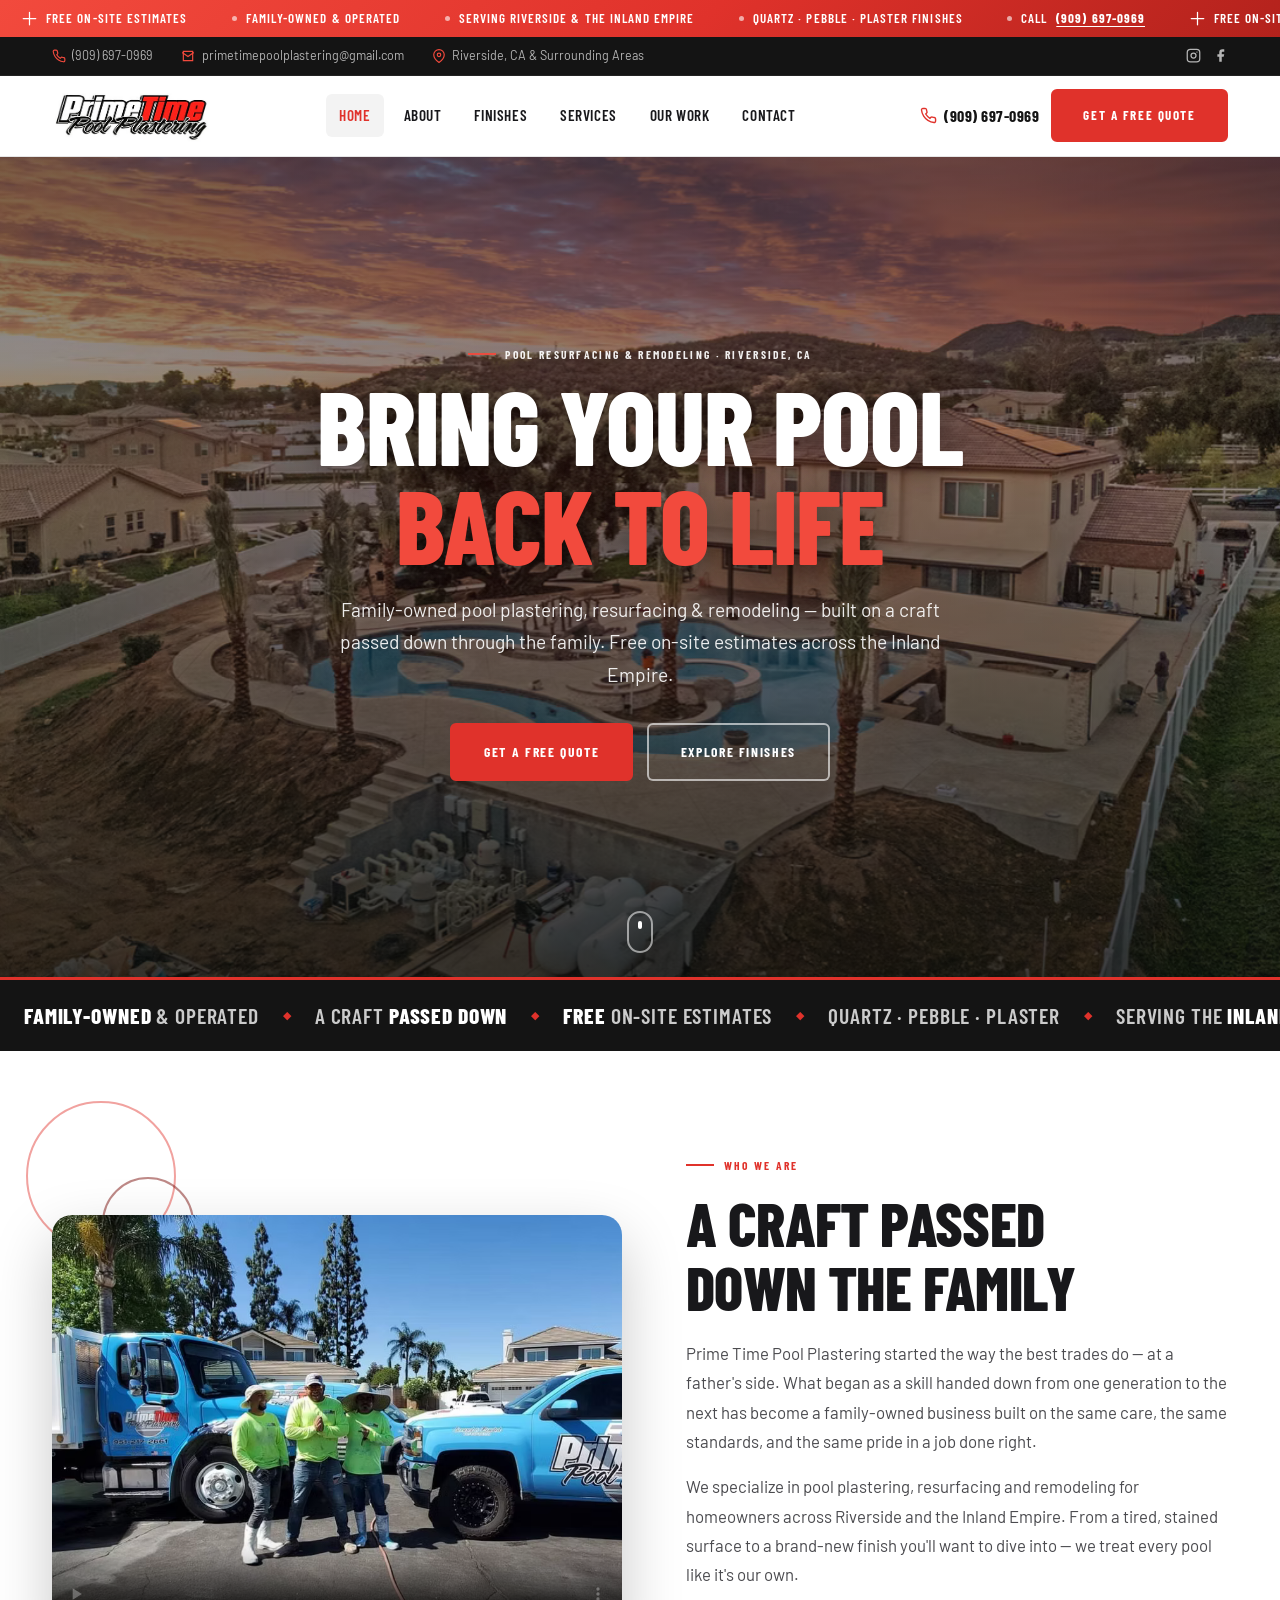
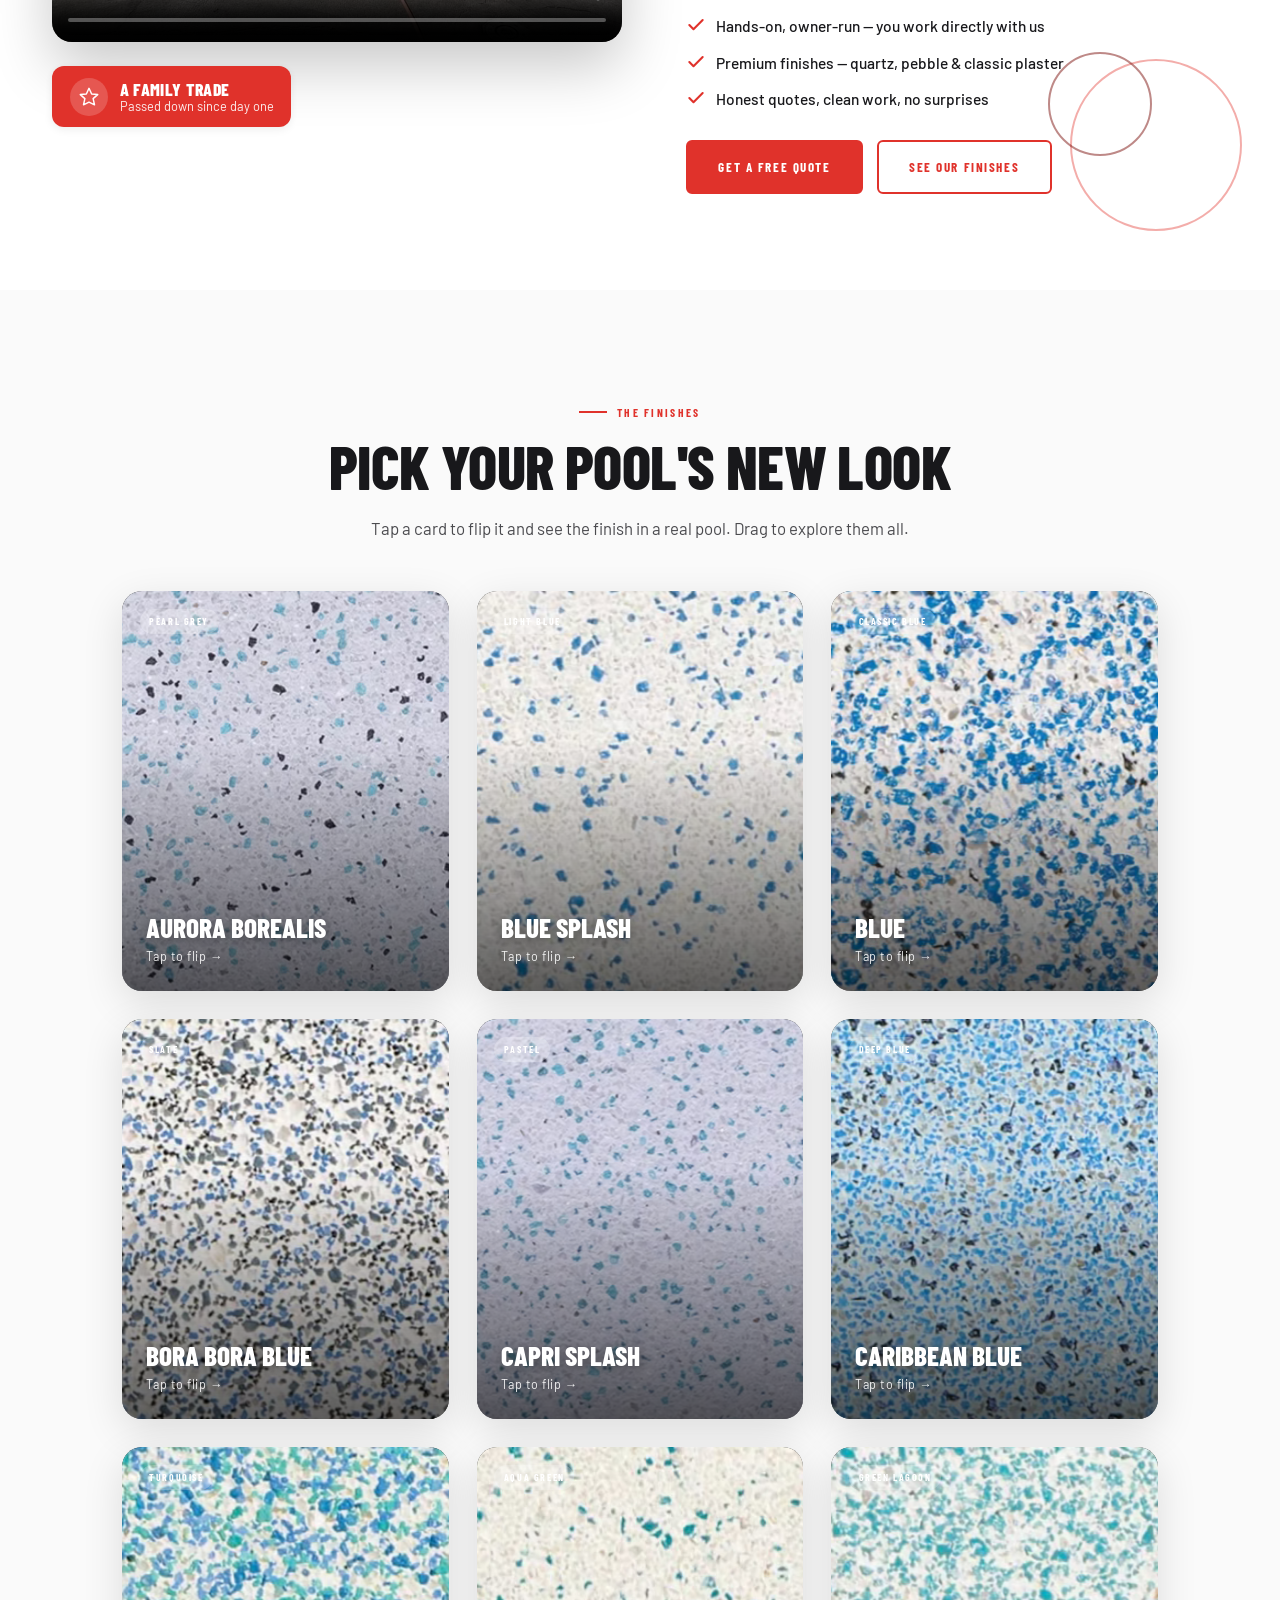
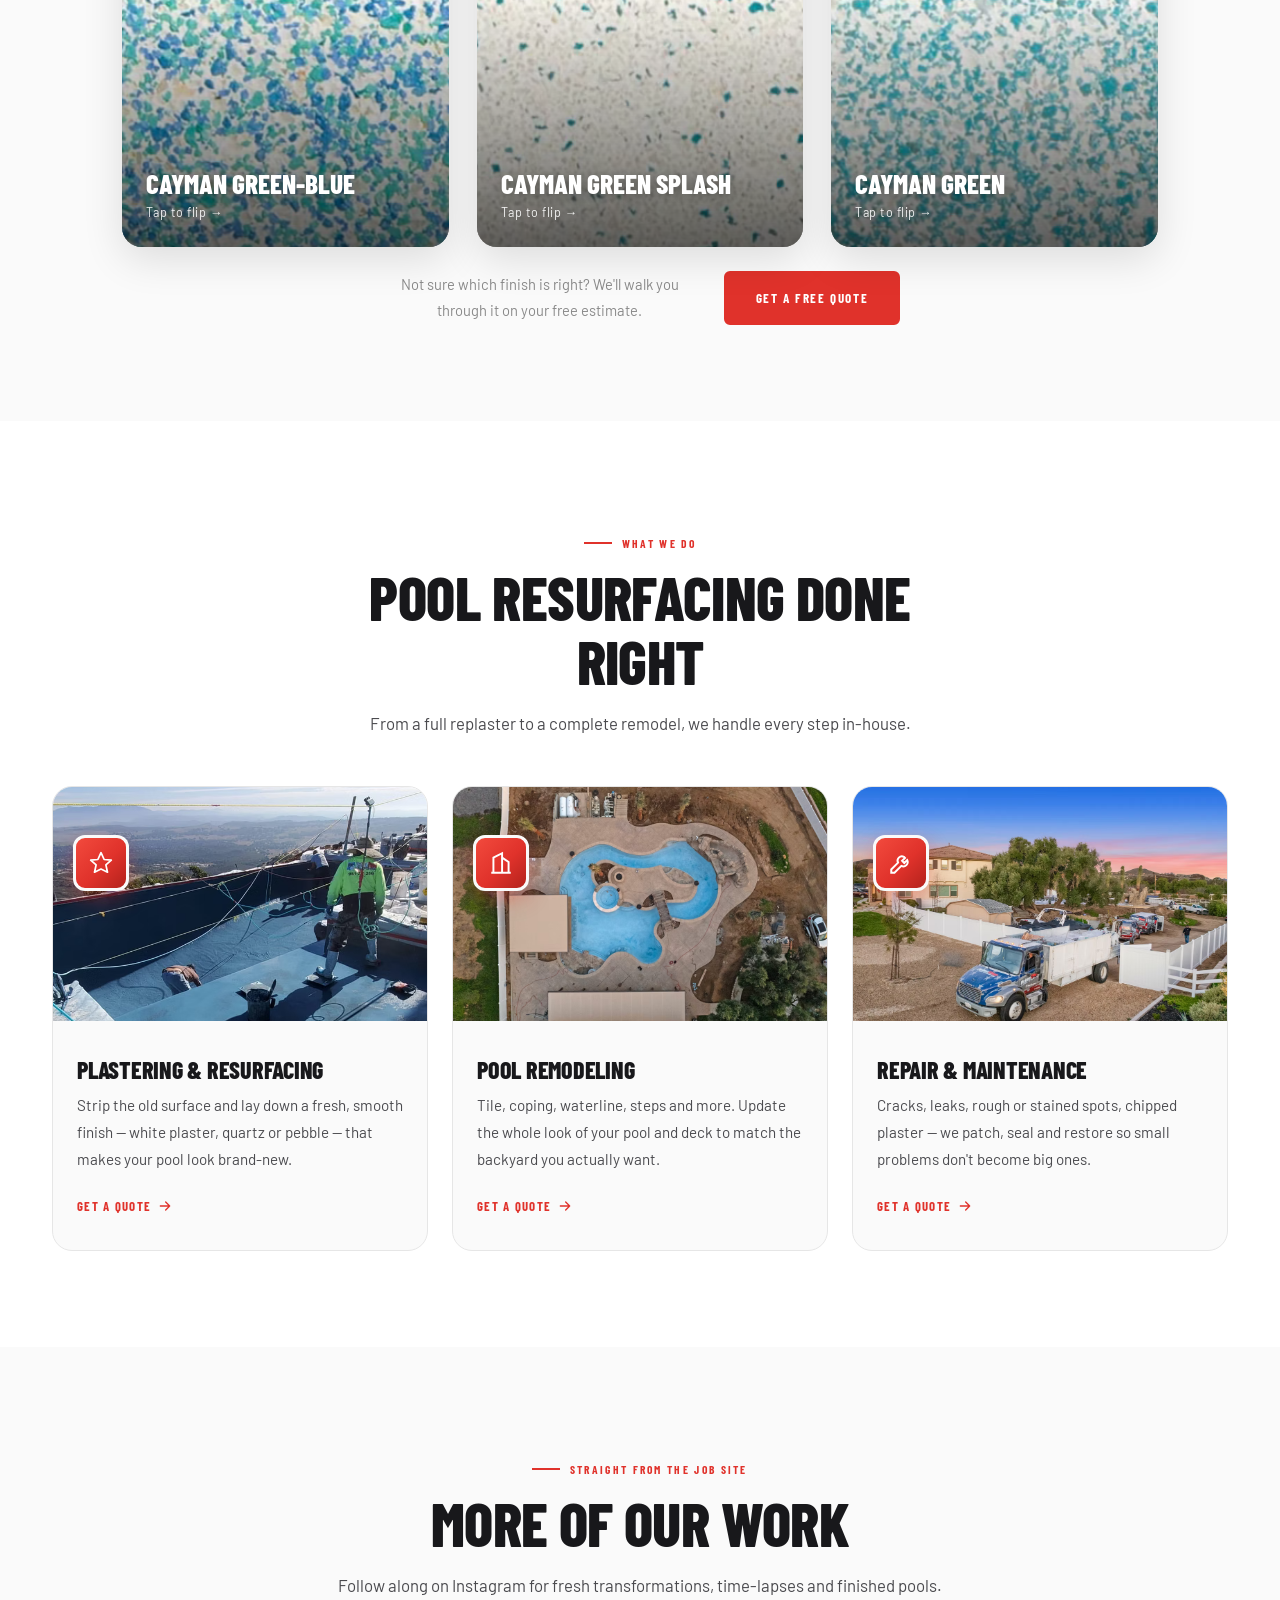
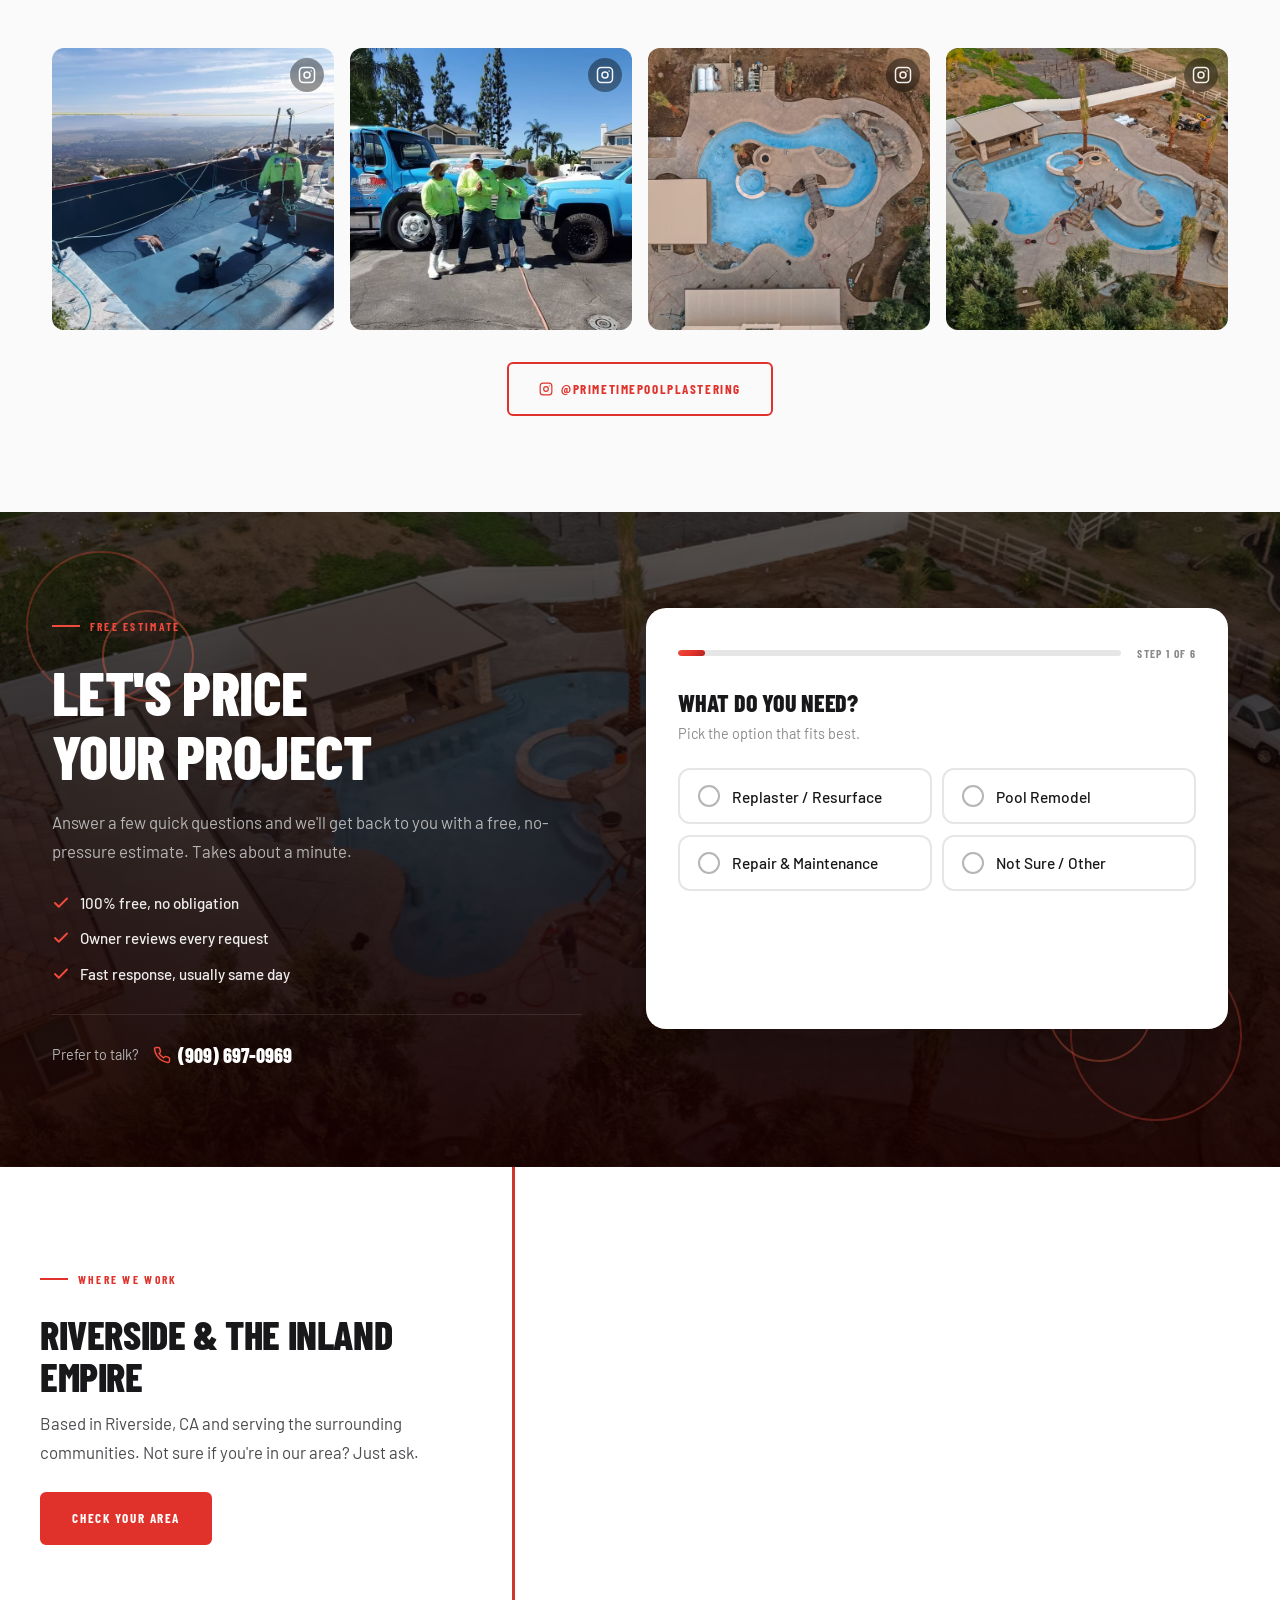
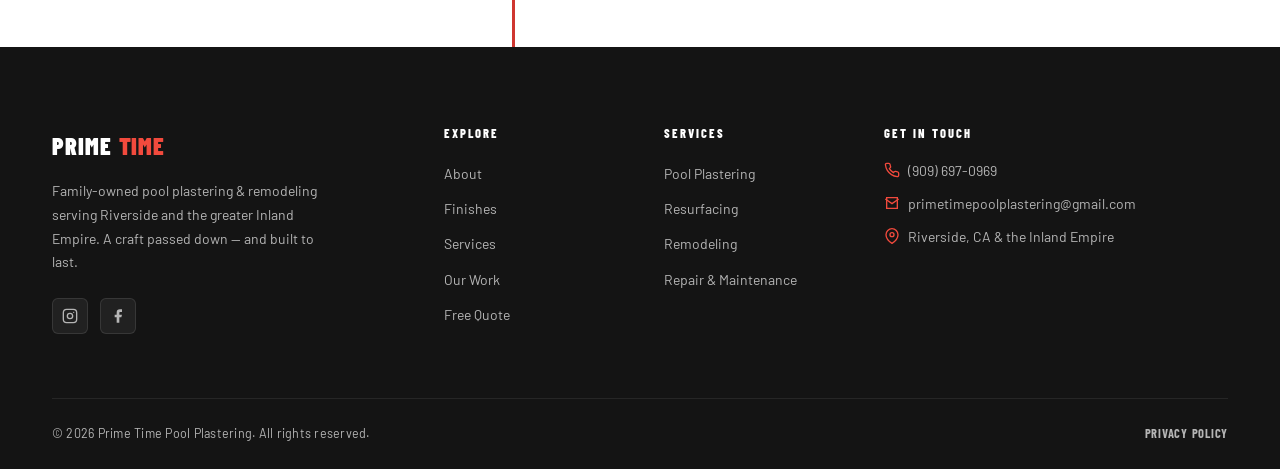
==== index.html @ 4322d190 "Initial commit" ====
<!DOCTYPE html>
<html lang="en">
<head>
  <meta charset="UTF-8" />
  <meta name="viewport" content="width=device-width, initial-scale=1.0" />
  <title>Prime Time Pool Plastering | Pool Resurfacing & Remodeling — Riverside, CA</title>
  <meta name="description" content="Prime Time Pool Plastering — family-owned pool resurfacing, plastering & remodeling serving Riverside and the Inland Empire. Free on-site estimates." />

  <link rel="preconnect" href="https://fonts.googleapis.com" />
  <link rel="preconnect" href="https://fonts.gstatic.com" crossorigin />
  <link rel="stylesheet" href="global.css" />
  <link rel="stylesheet" href="css/home.css" />
</head>
<body>

  <!-- ══════════════════════════════════════════
       ANNOUNCEMENT BAR (scrolling marquee)
  ═══════════════════════════════════════════ -->
  <div id="announce" aria-label="Announcements">
    <div class="announce-track">
      <!-- set 1 -->
      <span class="announce-item">
        <svg viewBox="0 0 24 24" fill="none" stroke="currentColor" stroke-width="2"><path d="M12 2v20M2 12h20" stroke-linecap="round"/></svg>
        Free On-Site Estimates
      </span>
      <span class="announce-item"><span class="dot"></span>Family-Owned &amp; Operated</span>
      <span class="announce-item"><span class="dot"></span>Serving Riverside &amp; the Inland Empire</span>
      <span class="announce-item"><span class="dot"></span>Quartz · Pebble · Plaster Finishes</span>
      <span class="announce-item"><span class="dot"></span>Call <a href="tel:+19096970969">(909) 697-0969</a></span>
      <!-- set 2 (duplicate for seamless loop) -->
      <span class="announce-item" aria-hidden="true">
        <svg viewBox="0 0 24 24" fill="none" stroke="currentColor" stroke-width="2"><path d="M12 2v20M2 12h20" stroke-linecap="round"/></svg>
        Free On-Site Estimates
      </span>
      <span class="announce-item" aria-hidden="true"><span class="dot"></span>Family-Owned &amp; Operated</span>
      <span class="announce-item" aria-hidden="true"><span class="dot"></span>Serving Riverside &amp; the Inland Empire</span>
      <span class="announce-item" aria-hidden="true"><span class="dot"></span>Quartz · Pebble · Plaster Finishes</span>
      <span class="announce-item" aria-hidden="true"><span class="dot"></span>Call <a href="tel:+19096970969">(909) 697-0969</a></span>
    </div>
  </div>

  <!-- ══════════════════════════════════════════
       TOPBAR (desktop only)
  ═══════════════════════════════════════════ -->
  <div id="topbar">
    <div class="container topbar-inner">
      <div class="topbar-info">
        <span class="topbar-item">
          <svg viewBox="0 0 24 24" fill="none" stroke="currentColor" stroke-width="2"><path d="M22 16.92v3a2 2 0 0 1-2.18 2 19.79 19.79 0 0 1-8.63-3.07 19.5 19.5 0 0 1-6-6 19.79 19.79 0 0 1-3.07-8.67A2 2 0 0 1 4.11 2h3a2 2 0 0 1 2 1.72c.13.96.36 1.9.7 2.81a2 2 0 0 1-.45 2.11L8.09 9.91a16 16 0 0 0 6 6l1.27-1.27a2 2 0 0 1 2.11-.45c.91.34 1.85.57 2.81.7A2 2 0 0 1 22 16.92z"/></svg>
          <a href="tel:+19096970969">(909) 697-0969</a>
        </span>
        <span class="topbar-item">
          <svg viewBox="0 0 24 24" fill="none" stroke="currentColor" stroke-width="2"><path d="M4 4h16v16H4z"/><path d="m22 6-10 7L2 6"/></svg>
          <a href="mailto:primetimepoolplastering@gmail.com">primetimepoolplastering@gmail.com</a>
        </span>
        <span class="topbar-item">
          <svg viewBox="0 0 24 24" fill="none" stroke="currentColor" stroke-width="2"><path d="M21 10c0 7-9 13-9 13s-9-6-9-13a9 9 0 0 1 18 0z"/><circle cx="12" cy="10" r="3"/></svg>
          Riverside, CA &amp; Surrounding Areas
        </span>
      </div>
      <div class="topbar-social">
        <a href="https://www.instagram.com/primetimepoolplastering/" target="_blank" rel="noopener" aria-label="Instagram"><svg viewBox="0 0 24 24" fill="none" stroke="currentColor" stroke-width="2"><rect x="2" y="2" width="20" height="20" rx="5"/><circle cx="12" cy="12" r="4"/><circle cx="17.5" cy="6.5" r="1" fill="currentColor" stroke="none"/></svg></a>
        <a href="#" aria-label="Facebook"><svg viewBox="0 0 24 24" fill="currentColor"><path d="M18 2h-3a5 5 0 0 0-5 5v3H7v4h3v8h4v-8h3l1-4h-4V7a1 1 0 0 1 1-1h3z"/></svg></a>
      </div>
    </div>
  </div>

  <!-- ══════════════════════════════════════════
       NAVBAR
  ═══════════════════════════════════════════ -->
  <header id="navbar">
    <div class="container nav-inner">
      <!-- Logo (swap text for <img src="images/logo.png" alt="Prime Time Pool Plastering"> when ready) -->
      <a href="index.html" class="nav-logo" aria-label="Prime Time Pool Plastering home">
        <img src="images/logo.jpg" alt="Prime Time Pool Plastering" />
      </a>

      <nav aria-label="Primary">
        <ul class="nav-links">
          <li><a href="index.html" class="is-active">Home</a></li>
          <li><a href="#about">About</a></li>
          <li><a href="#finishes">Finishes</a></li>
          <li><a href="#services">Services</a></li>
          <li><a href="#work">Our Work</a></li>
          <li><a href="html/contact.html">Contact</a></li>
        </ul>
      </nav>

      <div class="nav-actions">
        <a href="tel:+19096970969" class="nav-phone">
          <svg viewBox="0 0 24 24" fill="none" stroke="currentColor" stroke-width="2"><path d="M22 16.92v3a2 2 0 0 1-2.18 2 19.79 19.79 0 0 1-8.63-3.07 19.5 19.5 0 0 1-6-6 19.79 19.79 0 0 1-3.07-8.67A2 2 0 0 1 4.11 2h3a2 2 0 0 1 2 1.72c.13.96.36 1.9.7 2.81a2 2 0 0 1-.45 2.11L8.09 9.91a16 16 0 0 0 6 6l1.27-1.27a2 2 0 0 1 2.11-.45c.91.34 1.85.57 2.81.7A2 2 0 0 1 22 16.92z"/></svg>
          (909) 697-0969
        </a>
        <a href="#quote" class="btn-primary">Get a Free Quote</a>
        <button class="nav-hamburger" aria-label="Open menu" aria-expanded="false" aria-controls="navDrawer">
          <span></span><span></span><span></span>
        </button>
      </div>
    </div>
  </header>

  <!-- Mobile drawer -->
  <div class="nav-overlay" data-drawer-close></div>
  <aside class="nav-drawer" id="navDrawer" aria-hidden="true">
    <div class="nav-drawer-head">
      <img src="images/logo.jpg" alt="Prime Time Pool Plastering" style="height:34px;width:auto;" />
      <button class="nav-drawer-close" aria-label="Close menu" data-drawer-close>
        <svg viewBox="0 0 24 24" fill="none" stroke="currentColor" stroke-width="2"><path d="M18 6 6 18M6 6l12 12" stroke-linecap="round"/></svg>
      </button>
    </div>
    <nav aria-label="Mobile">
      <ul>
        <li><a href="index.html" data-drawer-close>Home</a></li>
        <li><a href="#about" data-drawer-close>About</a></li>
        <li><a href="#finishes" data-drawer-close>Finishes</a></li>
        <li><a href="#services" data-drawer-close>Services</a></li>
        <li><a href="#work" data-drawer-close>Our Work</a></li>
        <li><a href="html/contact.html" data-drawer-close>Contact</a></li>
      </ul>
    </nav>
    <div class="nav-drawer-cta">
      <a href="#quote" class="btn-primary" data-drawer-close>Get a Free Quote</a>
    </div>
    <div class="nav-drawer-contact">
      <a href="tel:+19096970969">
        <svg viewBox="0 0 24 24" fill="none" stroke="currentColor" stroke-width="2"><path d="M22 16.92v3a2 2 0 0 1-2.18 2 19.79 19.79 0 0 1-8.63-3.07 19.5 19.5 0 0 1-6-6 19.79 19.79 0 0 1-3.07-8.67A2 2 0 0 1 4.11 2h3a2 2 0 0 1 2 1.72c.13.96.36 1.9.7 2.81a2 2 0 0 1-.45 2.11L8.09 9.91a16 16 0 0 0 6 6l1.27-1.27a2 2 0 0 1 2.11-.45c.91.34 1.85.57 2.81.7A2 2 0 0 1 22 16.92z"/></svg>
        (909) 697-0969
      </a>
      <a href="mailto:primetimepoolplastering@gmail.com">
        <svg viewBox="0 0 24 24" fill="none" stroke="currentColor" stroke-width="2"><path d="M4 4h16v16H4z"/><path d="m22 6-10 7L2 6"/></svg>
        primetimepoolplastering@gmail.com
      </a>
    </div>
  </aside>

  <main>

    <!-- ══════════════════════════════════════════
         HERO  (background video + minimal headline + 2 CTAs)
    ═══════════════════════════════════════════ -->
    <section id="hero" class="hero">
      <!-- Background video at videos/hero.mp4 (their Wix clip, downloaded).
           Poster currently uses images/website-imgs-2.png until the video loads. -->
      <video class="hero-video" autoplay muted loop playsinline poster="images/website-imgs-2.png">
        <source src="videos/hero.mp4" type="video/mp4" />
      </video>
      <div class="hero-overlay"></div>

      <div class="container hero-content">
        <p class="eyebrow is-centered hero-eyebrow">Pool Resurfacing &amp; Remodeling · Riverside, CA</p>
        <h1 class="hero-title">
          Bring Your Pool<br><span class="hero-title-accent">Back to Life</span>
        </h1>
        <p class="hero-sub">
          Family-owned pool plastering, resurfacing &amp; remodeling — built on a craft
          passed down through the family. Free on-site estimates across the Inland Empire.
        </p>
        <div class="hero-actions">
          <a href="#quote" class="btn-primary">Get a Free Quote</a>
          <a href="#finishes" class="btn-ghost-white">Explore Finishes</a>
        </div>
      </div>

      <a href="#stats" class="hero-scroll" aria-label="Scroll down">
        <span></span>
      </a>
    </section>

    <!-- ══════════════════════════════════════════
         2 · STATS  (trust-signal marquee — no fake numbers)
    ═══════════════════════════════════════════ -->
    <section id="stats" class="stats" aria-label="Why Prime Time">
      <div class="stats-marquee">
        <div class="stats-track">
          <!-- set 1 -->
          <span class="stat-chip"><strong>Family-Owned</strong> &amp; Operated</span>
          <span class="stat-sep" aria-hidden="true">&#9670;</span>
          <span class="stat-chip">A Craft <strong>Passed Down</strong></span>
          <span class="stat-sep" aria-hidden="true">&#9670;</span>
          <span class="stat-chip"><strong>Free</strong> On-Site Estimates</span>
          <span class="stat-sep" aria-hidden="true">&#9670;</span>
          <span class="stat-chip">Quartz · Pebble · Plaster</span>
          <span class="stat-sep" aria-hidden="true">&#9670;</span>
          <span class="stat-chip">Serving the <strong>Inland Empire</strong></span>
          <span class="stat-sep" aria-hidden="true">&#9670;</span>
          <span class="stat-chip"><strong>Built</strong> to Last</span>
          <span class="stat-sep" aria-hidden="true">&#9670;</span>
          <!-- set 2 (duplicate for seamless loop) -->
          <span class="stat-chip" aria-hidden="true"><strong>Family-Owned</strong> &amp; Operated</span>
          <span class="stat-sep" aria-hidden="true">&#9670;</span>
          <span class="stat-chip" aria-hidden="true">A Craft <strong>Passed Down</strong></span>
          <span class="stat-sep" aria-hidden="true">&#9670;</span>
          <span class="stat-chip" aria-hidden="true"><strong>Free</strong> On-Site Estimates</span>
          <span class="stat-sep" aria-hidden="true">&#9670;</span>
          <span class="stat-chip" aria-hidden="true">Quartz · Pebble · Plaster</span>
          <span class="stat-sep" aria-hidden="true">&#9670;</span>
          <span class="stat-chip" aria-hidden="true">Serving the <strong>Inland Empire</strong></span>
          <span class="stat-sep" aria-hidden="true">&#9670;</span>
          <span class="stat-chip" aria-hidden="true"><strong>Built</strong> to Last</span>
          <span class="stat-sep" aria-hidden="true">&#9670;</span>
        </div>
      </div>
    </section>

    <!-- ══════════════════════════════════════════
         3 · ABOUT  (video left + legacy story right)
    ═══════════════════════════════════════════ -->
    <section id="about" class="about section-padding">
      <!-- decorative floating circles (tablet+ only) -->
      <div class="about-circles" aria-hidden="true">
        <span class="ac ac-tl ac-tl-1"></span>
        <span class="ac ac-tl ac-tl-2"></span>
        <span class="ac ac-br ac-br-1"></span>
        <span class="ac ac-br ac-br-2"></span>
      </div>
      <div class="container about-grid">
        <div class="about-media reveal fade-right">
          <!-- Homeowner/about clip at videos/about.mp4 (their Wix clip, downloaded).
               Poster uses images/website-imgs-9.png (the crew shot). -->
          <video class="about-video" controls preload="metadata" poster="images/website-imgs-9.png">
            <source src="videos/about.mp4" type="video/mp4" />
          </video>
          <div class="about-badge">
            <span class="about-badge-icon">
              <svg viewBox="0 0 24 24" fill="none" stroke="currentColor" stroke-width="1.6"><path d="M12 2.5l2.9 6.26 6.6.6-5 4.4 1.5 6.74L12 17.6 6 20.5l1.5-6.74-5-4.4 6.6-.6z" stroke-linejoin="round"/></svg>
            </span>
            <span class="about-badge-text">
              <strong>A Family Trade</strong>
              <span>Passed down since day one</span>
            </span>
          </div>
        </div>

        <div class="about-body reveal fade-left">
          <p class="eyebrow">Who We Are</p>
          <h2>A Craft Passed<br>Down the Family</h2>
          <p>
            Prime Time Pool Plastering started the way the best trades do — at a father's side.
            What began as a skill handed down from one generation to the next has become a
            family-owned business built on the same care, the same standards, and the same
            pride in a job done right.
          </p>
          <p>
            We specialize in pool plastering, resurfacing and remodeling for homeowners across
            Riverside and the Inland Empire. From a tired, stained surface to a brand-new finish
            you'll want to dive into — we treat every pool like it's our own.
          </p>
          <ul class="about-points">
            <li>
              <svg viewBox="0 0 24 24" fill="none" stroke="currentColor" stroke-width="2.5"><path d="M20 6 9 17l-5-5" stroke-linecap="round" stroke-linejoin="round"/></svg>
              Hands-on, owner-run — you work directly with us
            </li>
            <li>
              <svg viewBox="0 0 24 24" fill="none" stroke="currentColor" stroke-width="2.5"><path d="M20 6 9 17l-5-5" stroke-linecap="round" stroke-linejoin="round"/></svg>
              Premium finishes — quartz, pebble &amp; classic plaster
            </li>
            <li>
              <svg viewBox="0 0 24 24" fill="none" stroke="currentColor" stroke-width="2.5"><path d="M20 6 9 17l-5-5" stroke-linecap="round" stroke-linejoin="round"/></svg>
              Honest quotes, clean work, no surprises
            </li>
          </ul>
          <div class="about-actions">
            <a href="#quote" class="btn-primary">Get a Free Quote</a>
            <a href="#finishes" class="btn-secondary">See Our Finishes</a>
          </div>
        </div>
      </div>
    </section>

    <!-- ══════════════════════════════════════════
         4 · FINISHES  (flip cards — tap to flip, drag to scroll)
    ═══════════════════════════════════════════ -->
    <section id="finishes" class="finishes section-padding">
      <div class="container">
        <div class="section-head is-centered">
          <p class="eyebrow is-centered">The Finishes</p>
          <h2>Pick Your Pool's New Look</h2>
          <p>Tap a card to flip it and see the finish in a real pool. Drag to explore them all.</p>
        </div>
      </div>

      <div class="finishes-wrap">
        <div class="finishes-track">

          <!-- Front = real swatch (images/finishes/<name>.png).
               Back  = AI pool you generate (images/finishes/pool-<name>.png). -->
          <article class="finish-card" tabindex="0" aria-label="Aurora Borealis finish — tap to flip">
            <div class="finish-inner">
              <div class="finish-front">
                <img class="finish-swatch" src="images/finishes/aurora-borealis.png" alt="Aurora Borealis finish swatch" loading="lazy" />
                <span class="finish-tag">Pearl Grey</span>
                <span class="finish-name">Aurora Borealis</span>
                <span class="finish-flip">Tap to flip →</span>
              </div>
              <div class="finish-back">
                <img src="images/finishes/pool-aurora-borealis.png" alt="Pool finished in Aurora Borealis" loading="lazy" />
                <div class="finish-back-body">
                  <h4>Aurora Borealis</h4>
                  <p>Silvery blue-grey water with a soft lavender-teal shimmer.</p>
                  <span class="finish-back-flip">↩ Tap to flip back</span>
                </div>
              </div>
            </div>
          </article>

          <article class="finish-card" tabindex="0" aria-label="Blue Splash finish — tap to flip">
            <div class="finish-inner">
              <div class="finish-front">
                <img class="finish-swatch" src="images/finishes/blue-splash.png" alt="Blue Splash finish swatch" loading="lazy" />
                <span class="finish-tag">Light Blue</span>
                <span class="finish-name">Blue Splash</span>
                <span class="finish-flip">Tap to flip →</span>
              </div>
              <div class="finish-back">
                <img src="images/finishes/pool-blue-splash.png" alt="Pool finished in Blue Splash" loading="lazy" />
                <div class="finish-back-body">
                  <h4>Blue Splash</h4>
                  <p>Bright, clean, luminous sky-blue water.</p>
                  <span class="finish-back-flip">↩ Tap to flip back</span>
                </div>
              </div>
            </div>
          </article>

          <article class="finish-card" tabindex="0" aria-label="Blue finish — tap to flip">
            <div class="finish-inner">
              <div class="finish-front">
                <img class="finish-swatch" src="images/finishes/blue.png" alt="Blue finish swatch" loading="lazy" />
                <span class="finish-tag">Classic Blue</span>
                <span class="finish-name">Blue</span>
                <span class="finish-flip">Tap to flip →</span>
              </div>
              <div class="finish-back">
                <img src="images/finishes/pool-blue.png" alt="Pool finished in Blue" loading="lazy" />
                <div class="finish-back-body">
                  <h4>Blue</h4>
                  <p>Rich, classic medium-blue water — the timeless choice.</p>
                  <span class="finish-back-flip">↩ Tap to flip back</span>
                </div>
              </div>
            </div>
          </article>

          <article class="finish-card" tabindex="0" aria-label="Bora Bora Blue finish — tap to flip">
            <div class="finish-inner">
              <div class="finish-front">
                <img class="finish-swatch" src="images/finishes/bora-bora-blue.png" alt="Bora Bora Blue finish swatch" loading="lazy" />
                <span class="finish-tag">Slate</span>
                <span class="finish-name">Bora Bora Blue</span>
                <span class="finish-flip">Tap to flip →</span>
              </div>
              <div class="finish-back">
                <img src="images/finishes/pool-bora-bora-blue.png" alt="Pool finished in Bora Bora Blue" loading="lazy" />
                <div class="finish-back-body">
                  <h4>Bora Bora Blue</h4>
                  <p>Moody slate blue-grey — deep and sophisticated.</p>
                  <span class="finish-back-flip">↩ Tap to flip back</span>
                </div>
              </div>
            </div>
          </article>

          <article class="finish-card" tabindex="0" aria-label="Capri Splash finish — tap to flip">
            <div class="finish-inner">
              <div class="finish-front">
                <img class="finish-swatch" src="images/finishes/capri-splash.png" alt="Capri Splash finish swatch" loading="lazy" />
                <span class="finish-tag">Pastel</span>
                <span class="finish-name">Capri Splash</span>
                <span class="finish-flip">Tap to flip →</span>
              </div>
              <div class="finish-back">
                <img src="images/finishes/pool-capri-splash.png" alt="Pool finished in Capri Splash" loading="lazy" />
                <div class="finish-back-body">
                  <h4>Capri Splash</h4>
                  <p>Soft pastel aqua with a silvery, serene tone.</p>
                  <span class="finish-back-flip">↩ Tap to flip back</span>
                </div>
              </div>
            </div>
          </article>

          <article class="finish-card" tabindex="0" aria-label="Caribbean Blue finish — tap to flip">
            <div class="finish-inner">
              <div class="finish-front">
                <img class="finish-swatch" src="images/finishes/caribbean-blue.png" alt="Caribbean Blue finish swatch" loading="lazy" />
                <span class="finish-tag">Deep Blue</span>
                <span class="finish-name">Caribbean Blue</span>
                <span class="finish-flip">Tap to flip →</span>
              </div>
              <div class="finish-back">
                <img src="images/finishes/pool-caribbean-blue.png" alt="Pool finished in Caribbean Blue" loading="lazy" />
                <div class="finish-back-body">
                  <h4>Caribbean Blue</h4>
                  <p>Deep tropical blue — saturated and resort-like.</p>
                  <span class="finish-back-flip">↩ Tap to flip back</span>
                </div>
              </div>
            </div>
          </article>

          <article class="finish-card" tabindex="0" aria-label="Cayman Green-Blue finish — tap to flip">
            <div class="finish-inner">
              <div class="finish-front">
                <img class="finish-swatch" src="images/finishes/cayman-green-blue.png" alt="Cayman Green-Blue finish swatch" loading="lazy" />
                <span class="finish-tag">Turquoise</span>
                <span class="finish-name">Cayman Green-Blue</span>
                <span class="finish-flip">Tap to flip →</span>
              </div>
              <div class="finish-back">
                <img src="images/finishes/pool-cayman-green-blue.png" alt="Pool finished in Cayman Green-Blue" loading="lazy" />
                <div class="finish-back-body">
                  <h4>Cayman Green-Blue</h4>
                  <p>Bright turquoise, balanced between blue and green.</p>
                  <span class="finish-back-flip">↩ Tap to flip back</span>
                </div>
              </div>
            </div>
          </article>

          <article class="finish-card" tabindex="0" aria-label="Cayman Green Splash finish — tap to flip">
            <div class="finish-inner">
              <div class="finish-front">
                <img class="finish-swatch" src="images/finishes/cayman-green-splash.png" alt="Cayman Green Splash finish swatch" loading="lazy" />
                <span class="finish-tag">Aqua Green</span>
                <span class="finish-name">Cayman Green Splash</span>
                <span class="finish-flip">Tap to flip →</span>
              </div>
              <div class="finish-back">
                <img src="images/finishes/pool-cayman-green-splash.png" alt="Pool finished in Cayman Green Splash" loading="lazy" />
                <div class="finish-back-body">
                  <h4>Cayman Green Splash</h4>
                  <p>Light, clean, refreshing aqua-green water.</p>
                  <span class="finish-back-flip">↩ Tap to flip back</span>
                </div>
              </div>
            </div>
          </article>

          <article class="finish-card" tabindex="0" aria-label="Cayman Green finish — tap to flip">
            <div class="finish-inner">
              <div class="finish-front">
                <img class="finish-swatch" src="images/finishes/cayman-green.png" alt="Cayman Green finish swatch" loading="lazy" />
                <span class="finish-tag">Green Lagoon</span>
                <span class="finish-name">Cayman Green</span>
                <span class="finish-flip">Tap to flip →</span>
              </div>
              <div class="finish-back">
                <img src="images/finishes/pool-cayman-green.png" alt="Pool finished in Cayman Green" loading="lazy" />
                <div class="finish-back-body">
                  <h4>Cayman Green</h4>
                  <p>Vivid, jewel-toned green-aqua lagoon water.</p>
                  <span class="finish-back-flip">↩ Tap to flip back</span>
                </div>
              </div>
            </div>
          </article>

        </div>
      </div>

      <div class="finishes-controls container">
        <p class="finishes-note">Not sure which finish is right? We'll walk you through it on your free estimate.</p>
        <a href="#quote" class="btn-primary">Get a Free Quote</a>
      </div>
    </section>

    <!-- ══════════════════════════════════════════
         5 · SERVICES
    ═══════════════════════════════════════════ -->
    <section id="services" class="services section-padding">
      <div class="container">
        <div class="section-head is-centered">
          <p class="eyebrow is-centered">What We Do</p>
          <h2>Pool Resurfacing Done Right</h2>
          <p>From a full replaster to a complete remodel, we handle every step in-house.</p>
        </div>

        <div class="services-grid">
          <article class="service-card reveal">
            <div class="service-img">
              <img src="images/website-imgs-7.png" alt="Applying a fresh pool plaster finish" loading="lazy" />
              <span class="service-icon">
                <svg viewBox="0 0 24 24" fill="none" stroke="currentColor" stroke-width="1.6"><path d="M12 2.5l2.9 6.26 6.6.6-5 4.4 1.5 6.74L12 17.6 6 20.5l1.5-6.74-5-4.4 6.6-.6z" stroke-linejoin="round"/></svg>
              </span>
            </div>
            <div class="service-body">
              <h3>Plastering &amp; Resurfacing</h3>
              <p>Strip the old surface and lay down a fresh, smooth finish — white plaster, quartz or pebble — that makes your pool look brand-new.</p>
              <a href="#quote" class="service-link">Get a Quote
                <svg viewBox="0 0 24 24" fill="none" stroke="currentColor" stroke-width="2"><path d="M5 12h14M13 6l6 6-6 6" stroke-linecap="round" stroke-linejoin="round"/></svg>
              </a>
            </div>
          </article>

          <article class="service-card reveal delay-1">
            <div class="service-img">
              <img src="images/website-imgs-4.png" alt="Remodeled pool and deck" loading="lazy" />
              <span class="service-icon">
                <svg viewBox="0 0 24 24" fill="none" stroke="currentColor" stroke-width="1.8"><path d="M3 21h18"/><path d="M5 21V7l8-4v18"/><path d="M19 21V11l-6-4"/><path d="M9 9h.01M9 13h.01M9 17h.01"/></svg>
              </span>
            </div>
            <div class="service-body">
              <h3>Pool Remodeling</h3>
              <p>Tile, coping, waterline, steps and more. Update the whole look of your pool and deck to match the backyard you actually want.</p>
              <a href="#quote" class="service-link">Get a Quote
                <svg viewBox="0 0 24 24" fill="none" stroke="currentColor" stroke-width="2"><path d="M5 12h14M13 6l6 6-6 6" stroke-linecap="round" stroke-linejoin="round"/></svg>
              </a>
            </div>
          </article>

          <article class="service-card reveal delay-2">
            <div class="service-img">
              <img src="images/website-imgs-6.png" alt="Prime Time truck at a job site" loading="lazy" />
              <span class="service-icon">
                <svg viewBox="0 0 24 24" fill="none" stroke="currentColor" stroke-width="1.8"><path d="M14.7 6.3a4 4 0 0 0-5.4 5.4L3 18v3h3l6.3-6.3a4 4 0 0 0 5.4-5.4l-2.7 2.7-2-2 2.7-2.7z"/></svg>
              </span>
            </div>
            <div class="service-body">
              <h3>Repair &amp; Maintenance</h3>
              <p>Cracks, leaks, rough or stained spots, chipped plaster — we patch, seal and restore so small problems don't become big ones.</p>
              <a href="#quote" class="service-link">Get a Quote
                <svg viewBox="0 0 24 24" fill="none" stroke="currentColor" stroke-width="2"><path d="M5 12h14M13 6l6 6-6 6" stroke-linecap="round" stroke-linejoin="round"/></svg>
              </a>
            </div>
          </article>
        </div>
      </div>
    </section>

    <!-- ══════════════════════════════════════════
         6 · OUR WORK  (Instagram live feed)
         To go LIVE: create a free feed at behold.so or lightwidget.com,
         connect @primetimepoolplastering, and paste the embed snippet
         inside .work-feed (replacing the placeholder tiles).
    ═══════════════════════════════════════════ -->
    <section id="work" class="work section-padding">
      <div class="container">
        <div class="section-head is-centered">
          <p class="eyebrow is-centered">Straight From The Job Site</p>
          <h2>More Of Our Work</h2>
          <p>Follow along on Instagram for fresh transformations, time-lapses and finished pools.</p>
        </div>

        <!-- AUTOPLAY TILES — drop reel clips at videos/work-1.mp4 … work-4.mp4
             (muted, autoplay, loop). Until a clip exists, its poster photo shows. -->
        <div class="work-feed">
          <a class="work-tile" href="https://www.instagram.com/primetimepoolplastering/" target="_blank" rel="noopener" aria-label="View on Instagram">
            <video class="work-video" autoplay muted loop playsinline poster="images/website-imgs-7.png">
              <source src="videos/work-1.mp4" type="video/mp4" />
            </video>
            <span class="work-ig" aria-hidden="true"><svg viewBox="0 0 24 24" fill="none" stroke="currentColor" stroke-width="2"><rect x="2" y="2" width="20" height="20" rx="5"/><circle cx="12" cy="12" r="4"/><circle cx="17.5" cy="6.5" r="1" fill="currentColor" stroke="none"/></svg></span>
          </a>
          <a class="work-tile" href="https://www.instagram.com/primetimepoolplastering/" target="_blank" rel="noopener" aria-label="View on Instagram">
            <video class="work-video" autoplay muted loop playsinline poster="images/website-imgs-9.png">
              <source src="videos/work-2.mp4" type="video/mp4" />
            </video>
            <span class="work-ig" aria-hidden="true"><svg viewBox="0 0 24 24" fill="none" stroke="currentColor" stroke-width="2"><rect x="2" y="2" width="20" height="20" rx="5"/><circle cx="12" cy="12" r="4"/><circle cx="17.5" cy="6.5" r="1" fill="currentColor" stroke="none"/></svg></span>
          </a>
          <a class="work-tile" href="https://www.instagram.com/primetimepoolplastering/" target="_blank" rel="noopener" aria-label="View on Instagram">
            <video class="work-video" autoplay muted loop playsinline poster="images/website-imgs-4.png">
              <source src="videos/work-3.mp4" type="video/mp4" />
            </video>
            <span class="work-ig" aria-hidden="true"><svg viewBox="0 0 24 24" fill="none" stroke="currentColor" stroke-width="2"><rect x="2" y="2" width="20" height="20" rx="5"/><circle cx="12" cy="12" r="4"/><circle cx="17.5" cy="6.5" r="1" fill="currentColor" stroke="none"/></svg></span>
          </a>
          <a class="work-tile" href="https://www.instagram.com/primetimepoolplastering/" target="_blank" rel="noopener" aria-label="View on Instagram">
            <video class="work-video" autoplay muted loop playsinline poster="images/website-imgs-10.png">
              <source src="videos/work-4.mp4" type="video/mp4" />
            </video>
            <span class="work-ig" aria-hidden="true"><svg viewBox="0 0 24 24" fill="none" stroke="currentColor" stroke-width="2"><rect x="2" y="2" width="20" height="20" rx="5"/><circle cx="12" cy="12" r="4"/><circle cx="17.5" cy="6.5" r="1" fill="currentColor" stroke="none"/></svg></span>
          </a>
        </div>

        <div class="work-cta">
          <a href="https://www.instagram.com/primetimepoolplastering/" target="_blank" rel="noopener" class="btn-secondary">
            <svg class="btn-icon" viewBox="0 0 24 24" fill="none" stroke="currentColor" stroke-width="2"><rect x="2" y="2" width="20" height="20" rx="5"/><circle cx="12" cy="12" r="4"/><circle cx="17.5" cy="6.5" r="1" fill="currentColor" stroke="none"/></svg>
            @primetimepoolplastering
          </a>
        </div>
      </div>
    </section>

    <!-- ══════════════════════════════════════════
         7 · QUOTE  (multi-step plastering form)
    ═══════════════════════════════════════════ -->
    <section id="quote" class="quote section-padding">
      <div class="about-circles quote-circles" aria-hidden="true">
        <span class="ac ac-tl ac-tl-1"></span>
        <span class="ac ac-tl ac-tl-2"></span>
        <span class="ac ac-br ac-br-1"></span>
        <span class="ac ac-br ac-br-2"></span>
      </div>
      <div class="container quote-grid">
        <div class="quote-intro reveal fade-right">
          <p class="eyebrow">Free Estimate</p>
          <h2>Let's Price<br>Your Project</h2>
          <p>Answer a few quick questions and we'll get back to you with a free, no-pressure estimate. Takes about a minute.</p>
          <ul class="quote-perks">
            <li>
              <svg viewBox="0 0 24 24" fill="none" stroke="currentColor" stroke-width="2.5"><path d="M20 6 9 17l-5-5" stroke-linecap="round" stroke-linejoin="round"/></svg>
              100% free, no obligation
            </li>
            <li>
              <svg viewBox="0 0 24 24" fill="none" stroke="currentColor" stroke-width="2.5"><path d="M20 6 9 17l-5-5" stroke-linecap="round" stroke-linejoin="round"/></svg>
              Owner reviews every request
            </li>
            <li>
              <svg viewBox="0 0 24 24" fill="none" stroke="currentColor" stroke-width="2.5"><path d="M20 6 9 17l-5-5" stroke-linecap="round" stroke-linejoin="round"/></svg>
              Fast response, usually same day
            </li>
          </ul>
          <div class="quote-call">
            <span>Prefer to talk?</span>
            <a href="tel:+19096970969">
              <svg viewBox="0 0 24 24" fill="none" stroke="currentColor" stroke-width="2"><path d="M22 16.92v3a2 2 0 0 1-2.18 2 19.79 19.79 0 0 1-8.63-3.07 19.5 19.5 0 0 1-6-6 19.79 19.79 0 0 1-3.07-8.67A2 2 0 0 1 4.11 2h3a2 2 0 0 1 2 1.72c.13.96.36 1.9.7 2.81a2 2 0 0 1-.45 2.11L8.09 9.91a16 16 0 0 0 6 6l1.27-1.27a2 2 0 0 1 2.11-.45c.91.34 1.85.57 2.81.7A2 2 0 0 1 22 16.92z"/></svg>
              (909) 697-0969
            </a>
          </div>
        </div>

        <div class="quote-card reveal fade-left">
          <!-- progress -->
          <div class="quote-progress">
            <div class="quote-progress-bar"><span id="quoteBar"></span></div>
            <span class="quote-progress-label" id="quoteStepLabel">Step 1</span>
          </div>
          <!-- form gets rendered here by js/quote.js -->
          <form id="quoteForm" novalidate>
            <div id="quoteStage" class="quote-stage"></div>
            <div class="quote-nav">
              <button type="button" class="btn-secondary" id="quoteBack" style="visibility:hidden;">Back</button>
              <button type="button" class="btn-primary" id="quoteNext">Continue</button>
            </div>
          </form>
        </div>
      </div>
    </section>

    <!-- ══════════════════════════════════════════
         8 · MAP  (Riverside, CA — before footer)
    ═══════════════════════════════════════════ -->
    <section id="map" class="map" aria-label="Service area map">
      <div class="map-row">
        <div class="map-info">
          <p class="eyebrow">Where We Work</p>
          <h3>Riverside &amp; the Inland Empire</h3>
          <p>Based in Riverside, CA and serving the surrounding communities. Not sure if you're in our area? Just ask.</p>
          <a href="#mapView" class="btn-primary">Check Your Area</a>
        </div>
        <div class="map-embed" id="mapView">
          <iframe
            title="Prime Time Pool Plastering service area — Riverside, CA"
            src="https://www.google.com/maps?q=Riverside,CA&output=embed"
            width="100%" height="100%" style="border:0;" loading="lazy"
            referrerpolicy="no-referrer-when-downgrade"></iframe>
        </div>
      </div>
    </section>

  </main>

  <!-- ══════════════════════════════════════════
       FOOTER
  ═══════════════════════════════════════════ -->
  <footer id="footer">
    <div class="container">
      <div class="footer-grid">
        <div class="footer-col footer-brand">
          <span class="footer-logo-text">Prime<span class="logo-accent">Time</span></span>
          <p>Family-owned pool plastering &amp; remodeling serving Riverside and the greater Inland Empire. A craft passed down — and built to last.</p>
          <div class="footer-social">
            <a href="https://www.instagram.com/primetimepoolplastering/" target="_blank" rel="noopener" aria-label="Instagram"><svg viewBox="0 0 24 24" fill="none" stroke="currentColor" stroke-width="2"><rect x="2" y="2" width="20" height="20" rx="5"/><circle cx="12" cy="12" r="4"/><circle cx="17.5" cy="6.5" r="1" fill="currentColor" stroke="none"/></svg></a>
            <a href="#" aria-label="Facebook"><svg viewBox="0 0 24 24" fill="currentColor"><path d="M18 2h-3a5 5 0 0 0-5 5v3H7v4h3v8h4v-8h3l1-4h-4V7a1 1 0 0 1 1-1h3z"/></svg></a>
          </div>
        </div>

        <div class="footer-col footer-nav">
          <h4>Explore</h4>
          <ul>
            <li><a href="#about">About</a></li>
            <li><a href="#finishes">Finishes</a></li>
            <li><a href="#services">Services</a></li>
            <li><a href="#work">Our Work</a></li>
            <li><a href="#quote">Free Quote</a></li>
          </ul>
        </div>

        <div class="footer-col footer-nav">
          <h4>Services</h4>
          <ul>
            <li><a href="#services">Pool Plastering</a></li>
            <li><a href="#services">Resurfacing</a></li>
            <li><a href="#services">Remodeling</a></li>
            <li><a href="#services">Repair &amp; Maintenance</a></li>
          </ul>
        </div>

        <div class="footer-col footer-contact">
          <h4>Get In Touch</h4>
          <address>
            <a href="tel:+19096970969">
              <svg viewBox="0 0 24 24" fill="none" stroke="currentColor" stroke-width="2"><path d="M22 16.92v3a2 2 0 0 1-2.18 2 19.79 19.79 0 0 1-8.63-3.07 19.5 19.5 0 0 1-6-6 19.79 19.79 0 0 1-3.07-8.67A2 2 0 0 1 4.11 2h3a2 2 0 0 1 2 1.72c.13.96.36 1.9.7 2.81a2 2 0 0 1-.45 2.11L8.09 9.91a16 16 0 0 0 6 6l1.27-1.27a2 2 0 0 1 2.11-.45c.91.34 1.85.57 2.81.7A2 2 0 0 1 22 16.92z"/></svg>
              (909) 697-0969
            </a>
            <a href="mailto:primetimepoolplastering@gmail.com">
              <svg viewBox="0 0 24 24" fill="none" stroke="currentColor" stroke-width="2"><path d="M4 4h16v16H4z"/><path d="m22 6-10 7L2 6"/></svg>
              primetimepoolplastering@gmail.com
            </a>
            <p>
              <svg viewBox="0 0 24 24" fill="none" stroke="currentColor" stroke-width="2"><path d="M21 10c0 7-9 13-9 13s-9-6-9-13a9 9 0 0 1 18 0z"/><circle cx="12" cy="10" r="3"/></svg>
              Riverside, CA &amp; the Inland Empire
            </p>
          </address>
        </div>
      </div>

      <div class="footer-bottom">
        <p>&copy; 2026 Prime Time Pool Plastering. All rights reserved.</p>
        <a href="#" class="footer-privacy">Privacy Policy</a>
      </div>
    </div>
  </footer>

  <!-- Scroll to top -->
  <button class="scroll-top-btn" aria-label="Scroll to top">
    <svg viewBox="0 0 24 24" fill="none" stroke="currentColor" stroke-width="2.5"><path d="m18 15-6-6-6 6" stroke-linecap="round" stroke-linejoin="round"/></svg>
  </button>

  <script src="js/main.js"></script>
  <script src="js/quote.js"></script>
</body>
</html>
---- global.css ----
/* ============================================================
   PRIME TIME POOL PLASTERING — global.css
   Single source of truth for:
     • Color system (CSS variables) — RED / CHARCOAL / WHITE
     • Repeated components: announcement bar, topbar, navbar,
       footer, buttons, shared utilities
   Page-specific styles live in css/<page>.css (e.g. css/home.css)
   Mobile-first: base styles = mobile, min-width queries = larger
   ============================================================ */

@import url('https://fonts.googleapis.com/css2?family=Barlow+Condensed:ital,wght@0,300;0,400;0,600;0,700;0,800;0,900;1,400&family=Barlow:wght@300;400;500;600;700&family=Lora:ital,wght@0,400;0,500;1,400&display=swap');

:root {

  /* ── Brand Colors — Prime Time red ── */
  --red:        #E0322B;   /* primary brand red */
  --red-dk:     #B3221C;   /* hover / deep */
  --red-darker: #7E1410;   /* darkest accents */
  --red-lt:     #F24A3D;   /* bright red — accents, eyebrows */
  --ember:      #FF6B4A;   /* warm highlight / glow */

  /* ── Neutrals — charcoal/near-black dark sections ── */
  --ink:        #141414;   /* near-black — dark sections, footer base */
  --ink-soft:   #1F1F1F;   /* slightly lifted dark surface */
  --charcoal:   #2A2A2A;   /* dark headings on light, dark cards */
  --black:      #0A0A0A;
  --white:      #FFFFFF;

  /* ── Greys ── */
  --grey-50:     #FAFAFA;
  --grey-100:    #F3F3F3;
  --grey-200:    #E6E6E6;
  --grey-300:    #B5B5B5;
  --grey-400:    #8A8A8A;
  --grey-500:    #565656;
  --grey-600:    #2E2E2E;

  /* ── Text ── */
  --text-primary: #18181B;   /* headings */
  --text-body:    #4B4B4F;   /* body copy */
  --text-muted:   #8A8A8A;   /* labels, captions */
  --text-white:   #FFFFFF;

  /* ── Backgrounds ── */
  --bg-white:  #FFFFFF;
  --bg-light:  #FAFAFA;
  --bg-dark:   #141414;

  /* ── Gradients ── */
  --grad-red: linear-gradient(135deg, var(--red-lt) 0%, var(--red) 55%, var(--red-dk) 100%);

  /* ── Typography ── */
  --font-display: 'Barlow Condensed', sans-serif;
  --font-body:    'Barlow', sans-serif;
  --font-serif:   'Lora', serif;

  /* ── Spacing ── */
  --space-xs:  0.25rem;
  --space-sm:  0.5rem;
  --space-md:  1rem;
  --space-lg:  2rem;
  --space-xl:  4rem;
  --space-2xl: 6rem;

  /* ── Radius ── */
  --radius-sm: 6px;
  --radius:    12px;
  --radius-lg: 20px;

  /* ── Shadows ── */
  --shadow-sm: 0 2px 10px rgba(0,0,0,0.08);
  --shadow:    0 12px 40px rgba(0,0,0,0.12);
  --shadow-lg: 0 24px 60px rgba(0,0,0,0.22);

  /* ── Transitions ── */
  --transition:      0.25s ease;
  --transition-slow: 0.45s ease;
}

/* ── Reset ── */
*, *::before, *::after {
  box-sizing: border-box;
  margin: 0;
  padding: 0;
}

html {
  scroll-behavior: smooth;
  font-size: 16px;
  /* Clip incidental horizontal overflow without creating a scroll
     container, so position:sticky on the navbar keeps working. */
  overflow-x: clip;
}

body {
  background-color: var(--bg-white);
  color: var(--text-body);
  font-family: var(--font-body);
  font-weight: 400;
  line-height: 1.6;
  -webkit-font-smoothing: antialiased;
  overflow-x: clip;
}

img, picture { display: block; max-width: 100%; }
a { color: inherit; text-decoration: none; }
ul { list-style: none; }
button { cursor: pointer; border: none; background: none; font-family: inherit; }

/* ── Layout ── */
.container {
  max-width: 1240px;
  margin: 0 auto;
  width: 100%;
  padding: 0 1.25rem;
}
@media (min-width: 768px) { .container { padding: 0 2rem; } }

.section-padding { padding: 4.5rem 0; }
@media (min-width: 768px) { .section-padding { padding: 6rem 0; } }

/* ── Typography ── */
h1, h2, h3, h4, h5, h6 {
  font-family: var(--font-display);
  font-weight: 800;
  line-height: 1.05;
  letter-spacing: -0.01em;
  text-transform: uppercase;
  color: var(--text-primary);
}
h1 { font-size: clamp(2.6rem, 9vw, 6rem); }
h2 { font-size: clamp(2rem, 5.5vw, 3.8rem); }
h3 { font-size: clamp(1.5rem, 3.5vw, 2.5rem); }
h4 { font-size: clamp(1.15rem, 2.5vw, 1.8rem); }
h5 { font-size: 1.05rem; }
@media (min-width: 768px) { h5 { font-size: 1.2rem; } }

p {
  font-family: var(--font-body);
  font-weight: 400;
  line-height: 1.75;
  font-size: 0.975rem;
  color: var(--text-body);
}
@media (min-width: 768px) { p { font-size: 1.05rem; } }

/* ── Eyebrow label ── */
.eyebrow {
  font-family: var(--font-display);
  font-weight: 700;
  font-size: 0.72rem;
  letter-spacing: 0.2em;
  text-transform: uppercase;
  color: var(--red);
  display: inline-flex;
  align-items: center;
  gap: 0.6rem;
  margin-bottom: 0.75rem;
}
.eyebrow::before {
  content: '';
  display: inline-block;
  width: 1.75rem;
  height: 2px;
  background: var(--red);
  flex-shrink: 0;
}
.eyebrow.is-centered { justify-content: center; }

/* ── Section heading helper ── */
.section-head { max-width: 640px; margin-bottom: 3rem; }
.section-head.is-centered { margin-left: auto; margin-right: auto; text-align: center; }
.section-head p { margin-top: 1rem; }

/* ── Screen reader only ── */
.sr-only {
  position: absolute; width: 1px; height: 1px;
  padding: 0; margin: -1px; overflow: hidden;
  clip: rect(0,0,0,0); white-space: nowrap; border: 0;
}

/* ── Image zoom ── */
.img-zoom { overflow: hidden; }
.img-zoom img { transition: transform 0.6s ease; }
.img-zoom:hover img { transform: scale(1.04); }

/* ── Scroll reveal (driven by IntersectionObserver in main.js) ── */
.reveal {
  opacity: 0;
  transform: translateY(28px);
  transition: opacity 0.7s ease, transform 0.7s ease;
  will-change: opacity, transform;
}
.reveal.fade-left  { transform: translateX(36px); }
.reveal.fade-right { transform: translateX(-36px); }
.reveal.is-visible { opacity: 1; transform: none; }
.reveal.delay-1 { transition-delay: 0.10s; }
.reveal.delay-2 { transition-delay: 0.20s; }
.reveal.delay-3 { transition-delay: 0.30s; }
@media (prefers-reduced-motion: reduce) {
  .reveal { opacity: 1 !important; transform: none !important; transition: none; }
}


/* ══════════════════════════════════════════════
   BUTTONS  (repeated component — global)
══════════════════════════════════════════════ */

/* Primary — red fill */
.btn-primary {
  display: inline-flex;
  align-items: center;
  gap: 0.5rem;
  background: var(--red);
  color: var(--white);
  font-family: var(--font-display);
  font-weight: 700;
  font-size: 0.78rem;
  letter-spacing: 0.12em;
  text-transform: uppercase;
  padding: 0.85rem 1.6rem;
  border: 2px solid var(--red);
  border-radius: var(--radius-sm);
  transition: background var(--transition), border-color var(--transition), transform var(--transition), box-shadow var(--transition);
  white-space: nowrap;
}
.btn-primary:hover {
  background: var(--red-dk);
  border-color: var(--red-dk);
  transform: translateY(-2px);
  box-shadow: 0 10px 24px rgba(224,50,43,0.32);
}

/* Secondary — outline red, transparent */
.btn-secondary {
  display: inline-flex;
  align-items: center;
  gap: 0.5rem;
  background: transparent;
  color: var(--red);
  font-family: var(--font-display);
  font-weight: 700;
  font-size: 0.78rem;
  letter-spacing: 0.12em;
  text-transform: uppercase;
  padding: 0.825rem 1.6rem;
  border: 2px solid var(--red);
  border-radius: var(--radius-sm);
  transition: background var(--transition), color var(--transition), transform var(--transition);
  white-space: nowrap;
}
.btn-secondary:hover {
  background: var(--red);
  color: var(--white);
  transform: translateY(-2px);
}

/* Ghost white — transparent w/ white border, fills red on hover.
   For use over dark / video / image backgrounds (hero secondary CTA) */
.btn-ghost-white {
  display: inline-flex;
  align-items: center;
  gap: 0.5rem;
  background: rgba(255,255,255,0.04);
  color: var(--white);
  font-family: var(--font-display);
  font-weight: 700;
  font-size: 0.78rem;
  letter-spacing: 0.12em;
  text-transform: uppercase;
  padding: 0.825rem 1.6rem;
  border: 2px solid rgba(255,255,255,0.6);
  border-radius: var(--radius-sm);
  transition: border-color var(--transition), background var(--transition), color var(--transition), transform var(--transition);
  white-space: nowrap;
}
.btn-ghost-white:hover {
  border-color: var(--red);
  background: var(--red);
  color: var(--white);
  transform: translateY(-2px);
}

.btn-icon { width: 14px; height: 14px; flex-shrink: 0; }

@media (min-width: 768px) {
  .btn-primary, .btn-secondary, .btn-ghost-white {
    font-size: 0.82rem;
    padding: 0.9rem 1.9rem;
  }
}


/* ══════════════════════════════════════════════
   ANNOUNCEMENT BAR  (scrolling marquee — top of page)
══════════════════════════════════════════════ */

#announce {
  background: var(--grad-red);
  color: var(--white);
  overflow: hidden;
  position: relative;
}
.announce-track {
  display: flex;
  width: max-content;
  animation: announce-scroll 32s linear infinite;
}
#announce:hover .announce-track { animation-play-state: paused; }

.announce-item {
  display: inline-flex;
  align-items: center;
  gap: 0.55rem;
  padding: 0.5rem 0;
  margin: 0 1.4rem;
  font-family: var(--font-display);
  font-weight: 600;
  font-size: 0.82rem;
  letter-spacing: 0.08em;
  text-transform: uppercase;
  white-space: nowrap;
  color: var(--white);
}
.announce-item svg { width: 15px; height: 15px; flex-shrink: 0; }
.announce-item a {
  color: var(--white);
  text-decoration: underline;
  text-underline-offset: 3px;
  font-weight: 700;
}
.announce-item .dot {
  width: 5px; height: 5px; border-radius: 50%;
  background: rgba(255,255,255,0.6);
}

@keyframes announce-scroll {
  from { transform: translateX(0); }
  to   { transform: translateX(-50%); }
}
@media (prefers-reduced-motion: reduce) {
  .announce-track { animation: none; justify-content: center; width: 100%; }
}


/* ══════════════════════════════════════════════
   TOPBAR  (hidden on mobile, shown at 1024px+)
══════════════════════════════════════════════ */

#topbar {
  display: none;
  background: var(--ink);
  border-bottom: 1px solid rgba(255,255,255,0.06);
}
@media (min-width: 1024px) { #topbar { display: block; } }

.topbar-inner {
  display: flex;
  align-items: center;
  justify-content: space-between;
  padding-top: 0.55rem;
  padding-bottom: 0.55rem;
  gap: 1rem;
}
.topbar-info { display: flex; align-items: center; gap: 1.75rem; }
.topbar-item {
  display: flex;
  align-items: center;
  gap: 0.4rem;
  font-family: var(--font-body);
  font-size: 0.78rem;
  color: var(--grey-300);
}
.topbar-item svg { width: 14px; height: 14px; color: var(--red-lt); flex-shrink: 0; }
.topbar-item a { color: var(--grey-300); transition: color var(--transition); }
.topbar-item a:hover { color: var(--white); }

.topbar-social { display: flex; align-items: center; gap: 0.75rem; }
.topbar-social a { color: var(--grey-300); display: flex; align-items: center; transition: color var(--transition); }
.topbar-social a:hover { color: var(--red-lt); }
.topbar-social svg { width: 15px; height: 15px; }


/* ══════════════════════════════════════════════
   NAVBAR  (white, sticky, dark text, red accents)
══════════════════════════════════════════════ */

#navbar {
  position: sticky;
  top: 0;
  z-index: 500;
  background: var(--white);
  border-bottom: 1px solid var(--grey-200);
  transition: box-shadow var(--transition);
}
#navbar.is-scrolled { box-shadow: 0 2px 20px rgba(0,0,0,0.10); }

.nav-inner {
  display: flex;
  align-items: center;
  justify-content: space-between;
  height: 68px;
  gap: 1rem;
}
@media (min-width: 1024px) { .nav-inner { height: 80px; } }

/* ── Logo (text fallback; swap for <img> logo.png when available) ── */
.nav-logo {
  display: inline-flex;
  align-items: baseline;
  gap: 0.28em;
  font-family: var(--font-display);
  font-weight: 900;
  font-size: 1.3rem;
  letter-spacing: 0.02em;
  text-transform: uppercase;
  color: var(--ink);
  flex-shrink: 0;
  line-height: 1;
}
.nav-logo .logo-accent { color: var(--red); }
.nav-logo img { height: 44px; width: auto; }
@media (min-width: 768px) { .nav-logo { font-size: 1.55rem; } .nav-logo img { height: 52px; } }

/* ── Desktop nav links — hidden on mobile ── */
.nav-links { display: none; }
@media (min-width: 1024px) {
  .nav-links { display: flex; align-items: center; gap: 0.35rem; }
}
.nav-links > li { position: relative; }
.nav-links > li > a,
.nav-links > li > .nav-drop-toggle {
  display: inline-flex;
  align-items: center;
  gap: 0.35rem;
  font-family: var(--font-display);
  font-weight: 600;
  font-size: 0.95rem;
  letter-spacing: 0.04em;
  text-transform: uppercase;
  color: var(--text-primary);
  padding: 0.6rem 0.85rem;
  border-radius: var(--radius-sm);
  transition: color var(--transition), background var(--transition);
}
.nav-links > li > a:hover,
.nav-links > li > a.is-active,
.nav-links > li > .nav-drop-toggle:hover { color: var(--red); background: var(--grey-100); }
.nav-chevron { width: 14px; height: 14px; transition: transform var(--transition); }

/* ── Desktop dropdown ── */
.nav-dropdown {
  position: absolute;
  top: calc(100% + 8px);
  left: 0;
  min-width: 230px;
  background: var(--white);
  border: 1px solid var(--grey-200);
  border-radius: var(--radius);
  box-shadow: var(--shadow);
  padding: 0.5rem;
  opacity: 0;
  visibility: hidden;
  transform: translateY(8px);
  transition: opacity var(--transition), transform var(--transition), visibility var(--transition);
  z-index: 60;
}
@media (min-width: 1024px) {
  .nav-links > li:hover > .nav-dropdown,
  .nav-links > li:focus-within > .nav-dropdown {
    opacity: 1; visibility: visible; transform: translateY(0);
  }
  .nav-links > li:hover > .nav-drop-toggle .nav-chevron { transform: rotate(180deg); }
}
.nav-dropdown a {
  display: block;
  padding: 0.65rem 0.85rem;
  border-radius: var(--radius-sm);
  font-family: var(--font-body);
  font-weight: 500;
  font-size: 0.92rem;
  color: var(--text-body);
  transition: color var(--transition), background var(--transition);
}
.nav-dropdown a:hover { color: var(--red); background: var(--grey-100); }

/* ── Nav right-side actions ── */
.nav-actions { display: flex; align-items: center; gap: 0.75rem; }
.nav-phone {
  display: none;
  align-items: center;
  gap: 0.45rem;
  font-family: var(--font-display);
  font-weight: 700;
  font-size: 1rem;
  letter-spacing: 0.03em;
  color: var(--ink);
}
.nav-phone svg { width: 17px; height: 17px; color: var(--red); }
@media (min-width: 768px) { .nav-phone { display: inline-flex; } }
.nav-actions .btn-primary { display: none; }
@media (min-width: 1024px) { .nav-actions .btn-primary { display: inline-flex; } }

/* ── Hamburger ── */
.nav-hamburger {
  display: inline-flex;
  flex-direction: column;
  justify-content: center;
  gap: 5px;
  width: 44px;
  height: 44px;
  padding: 0 10px;
  border-radius: var(--radius-sm);
}
.nav-hamburger span {
  display: block;
  height: 2px;
  width: 100%;
  background: var(--ink);
  border-radius: 2px;
  transition: transform var(--transition), opacity var(--transition);
}
.nav-hamburger[aria-expanded="true"] span:nth-child(1) { transform: translateY(7px) rotate(45deg); }
.nav-hamburger[aria-expanded="true"] span:nth-child(2) { opacity: 0; }
.nav-hamburger[aria-expanded="true"] span:nth-child(3) { transform: translateY(-7px) rotate(-45deg); }
@media (min-width: 1024px) { .nav-hamburger { display: none; } }

/* ── Mobile drawer ── */
.nav-overlay {
  position: fixed;
  inset: 0;
  background: rgba(0,0,0,0.5);
  opacity: 0;
  visibility: hidden;
  transition: opacity var(--transition), visibility var(--transition);
  z-index: 600;
}
.nav-overlay.is-active { opacity: 1; visibility: visible; }
@media (min-width: 1024px) { .nav-overlay { display: none; } }

.nav-drawer {
  position: fixed;
  top: 0;
  right: 0;
  height: 100dvh;
  width: min(86vw, 360px);
  background: var(--white);
  box-shadow: -10px 0 40px rgba(0,0,0,0.18);
  transform: translateX(100%);
  transition: transform var(--transition-slow);
  z-index: 700;
  display: flex;
  flex-direction: column;
  padding: 1.25rem;
  overflow-y: auto;
}
.nav-drawer.is-open { transform: translateX(0); }
@media (min-width: 1024px) { .nav-drawer { display: none !important; } }

.nav-drawer-head { display: flex; align-items: center; justify-content: space-between; margin-bottom: 1.25rem; }
.nav-drawer-close {
  width: 40px; height: 40px;
  display: flex; align-items: center; justify-content: center;
  border-radius: var(--radius-sm);
  color: var(--ink);
  transition: background var(--transition);
}
.nav-drawer-close:hover { background: var(--grey-100); }
.nav-drawer-close svg { width: 22px; height: 22px; }

.nav-drawer ul { display: flex; flex-direction: column; }
.nav-drawer > nav > ul > li { border-bottom: 1px solid var(--grey-100); }
.nav-drawer > nav > ul > li > a,
.nav-drawer .nav-drop-toggle {
  display: flex;
  align-items: center;
  justify-content: space-between;
  width: 100%;
  padding: 0.95rem 0.25rem;
  font-family: var(--font-display);
  font-weight: 600;
  font-size: 1.1rem;
  letter-spacing: 0.03em;
  text-transform: uppercase;
  color: var(--text-primary);
}
.nav-drawer .nav-drop-toggle[aria-expanded="true"] .nav-chevron { transform: rotate(180deg); }
.nav-drawer .nav-sub {
  max-height: 0;
  overflow: hidden;
  transition: max-height var(--transition-slow);
}
.nav-drawer .nav-sub.is-open { max-height: 320px; }
.nav-drawer .nav-sub a {
  display: block;
  padding: 0.7rem 0.85rem;
  font-size: 0.95rem;
  color: var(--text-body);
}
.nav-drawer .nav-sub a:hover { color: var(--red); }
.nav-drawer-cta { margin-top: 1.5rem; }
.nav-drawer-cta .btn-primary { width: 100%; justify-content: center; }
.nav-drawer-contact { margin-top: 1.25rem; display: flex; flex-direction: column; gap: 0.6rem; }
.nav-drawer-contact a { display: flex; align-items: center; gap: 0.5rem; font-size: 0.9rem; color: var(--text-body); }
.nav-drawer-contact svg { width: 16px; height: 16px; color: var(--red); }


/* ══════════════════════════════════════════════
   FOOTER  (dark charcoal, 4-column grid)
══════════════════════════════════════════════ */

#footer { background: var(--ink); padding: 5rem 0 0; }

.footer-grid {
  display: grid;
  grid-template-columns: 1fr;
  gap: 2.5rem;
  padding-bottom: 4rem;
  border-bottom: 1px solid rgba(255,255,255,0.08);
}
@media (min-width: 600px)  { .footer-grid { grid-template-columns: 1fr 1fr; } }
@media (min-width: 1024px) { .footer-grid { grid-template-columns: 2fr 1fr 1fr 2fr; gap: 3rem; } }

.footer-col h4 {
  font-family: var(--font-display);
  font-weight: 800;
  font-size: 0.78rem;
  letter-spacing: 0.16em;
  text-transform: uppercase;
  color: var(--white);
  margin-bottom: 1.25rem;
}
.footer-col p { font-size: 0.875rem; color: var(--grey-300); line-height: 1.7; }

.footer-logo-text {
  display: inline-flex;
  align-items: baseline;
  gap: 0.28em;
  font-family: var(--font-display);
  font-weight: 900;
  font-size: 1.5rem;
  letter-spacing: 0.04em;
  text-transform: uppercase;
  color: var(--white);
  margin-bottom: 0.85rem;
}
.footer-logo-text .logo-accent { color: var(--red-lt); }
.footer-brand p { margin-bottom: 1.5rem; max-width: 34ch; }

.footer-social { display: flex; align-items: center; gap: 0.75rem; }
.footer-social a {
  width: 36px; height: 36px;
  background: rgba(255,255,255,0.06);
  border: 1px solid rgba(255,255,255,0.1);
  display: flex; align-items: center; justify-content: center;
  color: var(--grey-300);
  border-radius: var(--radius-sm);
  transition: background var(--transition), color var(--transition), border-color var(--transition);
}
.footer-social a:hover { background: var(--red); border-color: var(--red); color: var(--white); }
.footer-social a svg { width: 16px; height: 16px; }

.footer-nav ul { display: flex; flex-direction: column; gap: 0.6rem; }
.footer-nav a { font-size: 0.875rem; color: var(--grey-300); transition: color var(--transition); }
.footer-nav a:hover { color: var(--white); }

.footer-contact address { font-style: normal; display: flex; flex-direction: column; gap: 0.65rem; }
.footer-contact a, .footer-contact p {
  display: flex; align-items: flex-start; gap: 0.5rem;
  font-size: 0.875rem; color: var(--grey-300); line-height: 1.6;
  transition: color var(--transition);
}
.footer-contact a:hover { color: var(--white); }
.footer-contact svg { width: 16px; height: 16px; color: var(--red-lt); flex-shrink: 0; margin-top: 2px; }

.footer-newsletter p { margin-bottom: 1.25rem; }
.footer-form { display: flex; flex-direction: column; gap: 0.6rem; }
.footer-form input[type="email"] {
  background: rgba(255,255,255,0.06);
  border: 1px solid rgba(255,255,255,0.12);
  color: var(--white);
  font-family: var(--font-body);
  font-size: 0.875rem;
  padding: 0.75rem 1rem;
  border-radius: var(--radius-sm);
  outline: none;
  width: 100%;
  transition: border-color var(--transition), background var(--transition);
}
.footer-form input[type="email"]::placeholder { color: var(--grey-400); }
.footer-form input[type="email"]:focus { border-color: var(--red); background: rgba(255,255,255,0.09); }
.footer-form .btn-primary { width: 100%; justify-content: center; }

.footer-bottom {
  padding: 1.5rem 0;
  display: flex;
  flex-direction: column;
  align-items: center;
  gap: 0.6rem;
  text-align: center;
}
@media (min-width: 600px) {
  .footer-bottom { flex-direction: row; justify-content: space-between; text-align: left; }
}
.footer-bottom p { font-size: 0.78rem; color: var(--grey-300); letter-spacing: 0.02em; }
.footer-privacy {
  font-size: 0.78rem; color: var(--grey-300); letter-spacing: 0.06em;
  text-transform: uppercase; font-family: var(--font-display); font-weight: 700;
  white-space: nowrap; transition: color var(--transition);
}
.footer-privacy:hover { color: var(--white); }

/* ── Scroll-to-top button ── */
.scroll-top-btn {
  position: fixed;
  bottom: 2rem;
  right: 2rem;
  width: 46px;
  height: 46px;
  background: var(--red);
  color: var(--white);
  border: none;
  border-radius: var(--radius-sm);
  display: flex;
  align-items: center;
  justify-content: center;
  opacity: 0;
  pointer-events: none;
  transition: opacity var(--transition), background var(--transition), transform var(--transition);
  z-index: 900;
  box-shadow: var(--shadow);
}
.scroll-top-btn.is-visible { opacity: 1; pointer-events: all; }
.scroll-top-btn:hover { background: var(--red-dk); transform: translateY(-3px); }
.scroll-top-btn svg { width: 18px; height: 18px; }
---- css/home.css ----
/* ============================================================
   PRIME TIME POOL PLASTERING — css/home.css
   Homepage section styles. Globals (colors, nav, footer,
   buttons, ticker) live in global.css.
   Sections in build order:
     1. HERO   ← built
     2. STATS  (coming next)
     3. ABOUT
     4. FINISHES (flip cards)
     5. SERVICES
     6. WORK (Instagram feed)
     7. MAP
     8. QUOTE
   ============================================================ */


/* ══════════════════════════════════════════════
   1 · HERO  (full-bleed video, centered content)
══════════════════════════════════════════════ */

.hero {
  position: relative;
  min-height: calc(100svh - 68px);   /* fill viewport minus mobile nav */
  display: flex;
  align-items: center;
  justify-content: center;
  text-align: center;
  overflow: hidden;
  background: var(--ink);             /* fallback before video/poster loads */
}
@media (min-width: 1024px) {
  .hero { min-height: calc(100svh - 80px); }
}

/* Background video + poster */
.hero-video {
  position: absolute;
  inset: 0;
  width: 100%;
  height: 100%;
  object-fit: cover;
  z-index: 0;
}

/* Dark gradient so white text always reads, regardless of footage */
.hero-overlay {
  position: absolute;
  inset: 0;
  z-index: 1;
  background:
    linear-gradient(180deg, rgba(10,10,10,0.55) 0%, rgba(10,10,10,0.35) 40%, rgba(10,10,10,0.75) 100%),
    radial-gradient(120% 90% at 50% 30%, rgba(224,50,43,0.18) 0%, transparent 60%);
}

.hero-content {
  position: relative;
  z-index: 2;
  max-width: 880px;
  padding-top: 3rem;
  padding-bottom: 4rem;
}

.hero-eyebrow {
  color: #fff;
  opacity: 0.92;
}
.hero-eyebrow::before { background: var(--red-lt); }

.hero-title {
  color: var(--white);
  font-size: clamp(2.9rem, 11vw, 6.5rem);
  line-height: 0.95;
  text-shadow: 0 4px 30px rgba(0,0,0,0.4);
  margin-bottom: 1.25rem;
}
.hero-title-accent { color: var(--red-lt); }

.hero-sub {
  color: rgba(255,255,255,0.9);
  font-size: clamp(1rem, 2.2vw, 1.2rem);
  line-height: 1.7;
  max-width: 600px;
  margin: 0 auto 2rem;
}

.hero-actions {
  display: flex;
  flex-wrap: wrap;
  gap: 0.85rem;
  justify-content: center;
}
.hero-actions .btn-primary,
.hero-actions .btn-ghost-white { font-size: 0.85rem; padding: 1rem 2rem; }

/* Scroll cue */
.hero-scroll {
  position: absolute;
  bottom: 1.5rem;
  left: 50%;
  transform: translateX(-50%);
  z-index: 2;
  width: 26px;
  height: 42px;
  border: 2px solid rgba(255,255,255,0.55);
  border-radius: 20px;
  display: none;
}
@media (min-width: 768px) { .hero-scroll { display: block; } }
.hero-scroll span {
  position: absolute;
  top: 8px;
  left: 50%;
  transform: translateX(-50%);
  width: 4px;
  height: 8px;
  background: var(--white);
  border-radius: 2px;
  animation: hero-scroll-dot 1.6s ease-in-out infinite;
}
@keyframes hero-scroll-dot {
  0%   { opacity: 0; transform: translate(-50%, 0); }
  40%  { opacity: 1; }
  100% { opacity: 0; transform: translate(-50%, 14px); }
}
@media (prefers-reduced-motion: reduce) {
  .hero-scroll span { animation: none; }
  .hero-video { display: none; }   /* respect reduced-motion: drop autoplay video */
}


/* ══════════════════════════════════════════════
   2 · STATS  (charcoal marquee band)
══════════════════════════════════════════════ */

.stats {
  background: var(--ink);
  overflow: hidden;
  border-top: 3px solid var(--red);
}
.stats-marquee { overflow: hidden; }
.stats-track {
  display: flex;
  align-items: center;
  width: max-content;
  animation: stats-scroll 38s linear infinite;
  padding: 1.15rem 0;
}
.stats:hover .stats-track { animation-play-state: paused; }
.stat-chip {
  font-family: var(--font-display);
  font-weight: 600;
  font-size: clamp(1rem, 2.2vw, 1.35rem);
  letter-spacing: 0.04em;
  text-transform: uppercase;
  color: rgba(255,255,255,0.78);
  white-space: nowrap;
  padding: 0 1.5rem;
}
.stat-chip strong { color: var(--white); font-weight: 800; }
.stat-sep { color: var(--red); font-size: 0.7rem; flex-shrink: 0; }
@keyframes stats-scroll {
  from { transform: translateX(0); }
  to   { transform: translateX(-50%); }
}
@media (prefers-reduced-motion: reduce) {
  .stats-track { animation: none; flex-wrap: wrap; width: 100%; justify-content: center; gap: 0.5rem 0; }
}


/* ══════════════════════════════════════════════
   3 · ABOUT  (video left + body right)
══════════════════════════════════════════════ */

.about { background: var(--bg-white); position: relative; }
.about-grid {
  display: grid;
  grid-template-columns: 1fr;
  gap: 2.5rem;
  align-items: center;
  position: relative;
  z-index: 1;
}

/* ── Decorative floating outlined circles (tablet & up only) ── */
.about-circles { display: none; }
@media (min-width: 768px) {
  .about-circles {
    display: block;
    position: absolute;
    inset: 0;
    overflow: hidden;
    pointer-events: none;
    z-index: 0;
  }
}
.ac {
  position: absolute;
  border-radius: 50%;
  background: transparent;
  border: 2px solid var(--red);
}
.ac-tl-1 { top: 6%;  left: 2%;  width: 150px; height: 150px; opacity: 0.45; animation: ac-float-up 7s ease-in-out infinite; }
.ac-tl-2 { top: 15%; left: 8%;  width: 92px;  height: 92px;  border-color: var(--red-darker); opacity: 0.5; animation: ac-float-down 9.5s ease-in-out infinite; }
.ac-br-1 { bottom: 7%;  right: 3%;  width: 172px; height: 172px; opacity: 0.4; animation: ac-float-down 8s ease-in-out infinite; }
.ac-br-2 { bottom: 16%; right: 10%; width: 104px; height: 104px; border-color: var(--red-darker); opacity: 0.5; animation: ac-float-up 6.5s ease-in-out infinite; }
@keyframes ac-float-up   { 0%,100% { transform: translateY(0); } 50% { transform: translateY(-22px); } }
@keyframes ac-float-down { 0%,100% { transform: translateY(0); } 50% { transform: translateY(20px); } }
@media (prefers-reduced-motion: reduce) { .ac { animation: none !important; } }

/* same motif on the dark Quote section — brighter border for contrast */
.quote-circles .ac { border-color: var(--red-lt); opacity: 0.3; }
.quote-circles .ac-tl-2,
.quote-circles .ac-br-2 { border-color: var(--ember); opacity: 0.35; }
@media (min-width: 900px) {
  .about-grid { grid-template-columns: 1.05fr 1fr; gap: 4rem; }
}

.about-media { position: relative; }
.about-video {
  width: 100%;
  aspect-ratio: 4 / 3;
  object-fit: cover;
  background: var(--charcoal);
  border-radius: var(--radius-lg);
  box-shadow: var(--shadow-lg);
}
/* sits BELOW the video so it never blocks the video controls */
.about-badge {
  display: inline-flex;
  align-items: center;
  gap: 0.75rem;
  margin-top: 1.1rem;
  background: var(--red);
  color: var(--white);
  padding: 0.7rem 1.1rem;
  border-radius: var(--radius);
  box-shadow: var(--shadow-sm);
}
.about-badge-icon {
  width: 38px; height: 38px; flex-shrink: 0;
  display: flex; align-items: center; justify-content: center;
  background: rgba(255,255,255,0.18);
  border-radius: 50%;
}
.about-badge-icon svg { width: 22px; height: 22px; }
.about-badge-text { display: flex; flex-direction: column; line-height: 1.15; }
.about-badge-text strong {
  font-family: var(--font-display); font-weight: 800; font-size: 1.1rem;
  text-transform: uppercase; letter-spacing: 0.02em;
}
.about-badge-text span { font-family: var(--font-body); font-size: 0.8rem; opacity: 0.92; }

.about-body h2 { margin-bottom: 1.25rem; }
.about-body p { margin-bottom: 1rem; }
.about-points { margin: 1.5rem 0; display: flex; flex-direction: column; gap: 0.75rem; }
.about-points li {
  display: flex; align-items: flex-start; gap: 0.65rem;
  font-family: var(--font-body); font-weight: 500; color: var(--text-primary); font-size: 0.97rem;
}
.about-points svg { width: 20px; height: 20px; color: var(--red); flex-shrink: 0; margin-top: 1px; }
.about-actions { display: flex; flex-wrap: wrap; gap: 0.85rem; margin-top: 1.75rem; }


/* ══════════════════════════════════════════════
   4 · FINISHES  (flip-card horizontal slider)
══════════════════════════════════════════════ */

.finishes { background: var(--bg-light); }

/* Mobile + tablet: horizontal drag-scroll slider (equal gutters, no off-center gap) */
.finishes-wrap {
  overflow-x: auto;
  overflow-y: hidden;
  overscroll-behavior-x: contain;
  -webkit-overflow-scrolling: touch;
  scrollbar-width: thin;
  scrollbar-color: var(--red) var(--grey-200);
  padding: 0.5rem 1.25rem 1.75rem;
  cursor: grab;
}
@media (min-width: 768px) { .finishes-wrap { padding: 0.5rem 2rem 2rem; } }
.finishes-wrap.is-dragging { cursor: grabbing; }
.finishes-wrap::-webkit-scrollbar { height: 8px; }
.finishes-wrap::-webkit-scrollbar-track { background: var(--grey-200); border-radius: 10px; }
.finishes-wrap::-webkit-scrollbar-thumb { background: var(--red); border-radius: 10px; }

.finishes-track { display: flex; gap: 1.25rem; }

.finish-card {
  flex: 0 0 auto;
  width: 250px;
  height: 340px;
  perspective: 1200px;
  outline: none;
}
@media (min-width: 768px) { .finish-card { width: 270px; height: 370px; } }

/* Laptop & up: centered 3×2 grid — no scroll, no scrollbar */
@media (min-width: 1024px) {
  .finishes-wrap { overflow: visible; cursor: default; padding: 0; }
  .finishes-track {
    display: grid;
    grid-template-columns: repeat(3, 1fr);
    gap: 1.75rem;
    max-width: 1100px;
    margin: 0 auto;
    padding: 0 2rem;
  }
  .finish-card { width: auto; height: 400px; }
}

.finish-inner {
  position: relative;
  width: 100%;
  height: 100%;
  transition: transform 0.6s cubic-bezier(0.4, 0.2, 0.2, 1);
  transform-style: preserve-3d;
  border-radius: var(--radius-lg);
  box-shadow: var(--shadow);
}
.finish-card.is-flipped .finish-inner { transform: rotateY(180deg); }
.finish-card:focus-visible .finish-inner { box-shadow: 0 0 0 3px var(--red); }

.finish-front, .finish-back {
  position: absolute;
  inset: 0;
  backface-visibility: hidden;
  -webkit-backface-visibility: hidden;
  border-radius: var(--radius-lg);
  overflow: hidden;
  transition: opacity 0s linear 0.3s;   /* swap faces at the flip's midpoint */
}
/* hard-hide whichever face is turned away — kills mirrored bleed-through */
.finish-card:not(.is-flipped) .finish-back { opacity: 0; }
.finish-card.is-flipped .finish-front { opacity: 0; }

/* front = real finish swatch photo */
.finish-front {
  background: var(--charcoal);   /* fallback if a swatch is missing */
  display: flex;
  flex-direction: column;
  justify-content: flex-end;
  padding: 1.5rem;
  color: var(--white);
}
.finish-swatch {
  position: absolute;
  inset: 0;
  width: 100%;
  height: 100%;
  object-fit: cover;
  z-index: 0;
}
.finish-front::after {
  content: '';
  position: absolute; inset: 0;
  z-index: 1;
  background: linear-gradient(180deg, rgba(0,0,0,0) 38%, rgba(0,0,0,0.62) 100%);
}
.finish-tag {
  position: absolute; top: 1.1rem; left: 1.1rem;
  font-family: var(--font-display); font-weight: 700; font-size: 0.62rem;
  letter-spacing: 0.16em; text-transform: uppercase;
  background: rgba(255,255,255,0.22); color: #fff;
  padding: 0.3rem 0.6rem; border-radius: 100px;
  backdrop-filter: blur(2px); z-index: 2;
}
.finish-name {
  position: relative; z-index: 2;
  font-family: var(--font-display); font-weight: 800;
  font-size: 1.7rem; line-height: 1; text-transform: uppercase;
  text-shadow: 0 2px 12px rgba(0,0,0,0.35);
}
.finish-flip {
  position: relative; z-index: 2;
  font-family: var(--font-body); font-size: 0.78rem;
  letter-spacing: 0.04em; opacity: 0.9; margin-top: 0.4rem;
}

/* back = pool photo */
.finish-back {
  transform: rotateY(180deg);
  background: var(--charcoal);
  display: flex;
  flex-direction: column;
}
.finish-back img { width: 100%; height: 62%; object-fit: cover; }
.finish-back-body { padding: 1rem 1.15rem; flex: 1; display: flex; flex-direction: column; }
.finish-back-body h4 { color: var(--white); margin-bottom: 0.4rem; }
.finish-back-body p { color: var(--grey-300); font-size: 0.86rem; line-height: 1.5; }
.finish-back-flip {
  margin-top: auto;
  padding-top: 0.7rem;
  font-family: var(--font-body);
  font-size: 0.78rem;
  letter-spacing: 0.04em;
  color: var(--red-lt);
}

.finishes-controls {
  display: flex; flex-direction: column; align-items: center; gap: 1rem;
  text-align: center; margin-top: 1.5rem;
}
@media (min-width: 640px) {
  .finishes-controls { flex-direction: row; justify-content: center; gap: 1.5rem; }
}
.finishes-note { max-width: 40ch; color: var(--text-muted); font-size: 0.92rem; }


/* ══════════════════════════════════════════════
   5 · SERVICES
══════════════════════════════════════════════ */

.services { background: var(--bg-white); }
.services-grid {
  display: grid;
  grid-template-columns: 1fr;
  gap: 1.5rem;
}
@media (min-width: 700px)  { .services-grid { grid-template-columns: repeat(2, 1fr); } }
@media (min-width: 1000px) { .services-grid { grid-template-columns: repeat(3, 1fr); } }

.service-card {
  background: var(--bg-light);
  border: 1px solid var(--grey-200);
  border-radius: var(--radius-lg);
  overflow: hidden;
  transition: transform var(--transition), box-shadow var(--transition), border-color var(--transition);
}
.service-card:hover {
  transform: translateY(-5px);
  box-shadow: var(--shadow);
  border-color: transparent;
}
.service-img {
  position: relative;
  aspect-ratio: 16 / 10;
  overflow: hidden;
  background: var(--charcoal);
}
.service-img img { width: 100%; height: 100%; object-fit: cover; transition: transform 0.6s ease; }
.service-card:hover .service-img img { transform: scale(1.05); }
.service-icon {
  position: absolute;
  left: 1.25rem;
  bottom: 130px;
  width: 56px; height: 56px;
  display: flex; align-items: center; justify-content: center;
  background: var(--grad-red);
  color: var(--white);
  border-radius: var(--radius);
  box-shadow: 0 8px 20px rgba(224,50,43,0.35);
  border: 3px solid var(--bg-light);
}
.service-icon svg { width: 26px; height: 26px; }
.service-body { padding: 2.25rem 1.5rem 2rem; }
.service-card h3 { font-size: 1.5rem; margin-bottom: 0.65rem; }
.service-card p { font-size: 0.95rem; margin-bottom: 1.25rem; }
.service-link {
  display: inline-flex; align-items: center; gap: 0.4rem;
  font-family: var(--font-display); font-weight: 700; font-size: 0.8rem;
  letter-spacing: 0.1em; text-transform: uppercase; color: var(--red);
  transition: gap var(--transition), color var(--transition);
}
.service-link svg { width: 16px; height: 16px; transition: transform var(--transition); }
.service-link:hover { color: var(--red-dk); }
.service-link:hover svg { transform: translateX(3px); }


/* ══════════════════════════════════════════════
   6 · OUR WORK  (Instagram feed)
══════════════════════════════════════════════ */

.work { background: var(--bg-light); }
.work-feed {
  display: grid;
  grid-template-columns: repeat(2, 1fr);
  gap: 0.85rem;
}
@media (min-width: 700px) { .work-feed { grid-template-columns: repeat(4, 1fr); gap: 1rem; } }

.work-tile {
  position: relative;
  display: block;
  aspect-ratio: 1 / 1;
  overflow: hidden;
  border-radius: var(--radius);
  background: var(--charcoal);
}
.work-tile img,
.work-tile .work-video { width: 100%; height: 100%; object-fit: cover; transition: transform 0.5s ease; }
.work-tile:hover img,
.work-tile:hover .work-video { transform: scale(1.06); }
.work-tile::after {
  content: '';
  position: absolute; inset: 0;
  background: linear-gradient(180deg, rgba(0,0,0,0) 55%, rgba(0,0,0,0.35) 100%);
  opacity: 0; transition: opacity var(--transition);
}
.work-tile:hover::after { opacity: 1; }
/* corner Instagram badge (links out) */
.work-ig {
  position: absolute; top: 0.6rem; right: 0.6rem;
  width: 34px; height: 34px;
  display: flex; align-items: center; justify-content: center;
  background: rgba(0,0,0,0.45); color: #fff;
  border-radius: 50%;
  backdrop-filter: blur(2px);
  opacity: 0.9; transition: background var(--transition), transform var(--transition);
  z-index: 2;
}
.work-tile:hover .work-ig { background: var(--red); transform: scale(1.08); }
.work-ig svg { width: 18px; height: 18px; }
.work-cta { text-align: center; margin-top: 2rem; }


/* ══════════════════════════════════════════════
   7 · QUOTE  (multi-step form)
══════════════════════════════════════════════ */

.quote { position: relative; background: var(--ink); isolation: isolate; }
.quote::before {
  content: '';
  position: absolute;
  inset: 0;
  z-index: -1;
  background-image:
    linear-gradient(rgba(10,10,10,0.68), rgba(23, 0, 0, 0.93)),
    url(../images/website-imgs-10.png);
  background-size: cover;
  background-position: center;
}
.quote-grid {
  display: grid;
  grid-template-columns: 1fr;
  gap: 2.5rem;
  align-items: start;
}
@media (min-width: 950px) { .quote-grid { grid-template-columns: 1fr 1.1fr; gap: 4rem; } }

.quote-intro .eyebrow { color: var(--red-lt); }
.quote-intro .eyebrow::before { background: var(--red-lt); }
.quote-intro h2 { color: var(--white); margin-bottom: 1.25rem; }
.quote-intro > p { color: var(--grey-300); margin-bottom: 1.5rem; }
.quote-perks { display: flex; flex-direction: column; gap: 0.7rem; margin-bottom: 1.75rem; }
.quote-perks li {
  display: flex; align-items: center; gap: 0.6rem;
  color: rgba(255,255,255,0.92); font-weight: 500; font-size: 0.95rem;
}
.quote-perks svg { width: 18px; height: 18px; color: var(--red-lt); flex-shrink: 0; }
.quote-call {
  display: flex; align-items: center; flex-wrap: wrap; gap: 0.5rem 0.85rem;
  padding-top: 1.5rem; border-top: 1px solid rgba(255,255,255,0.1);
}
.quote-call span { color: var(--grey-300); font-size: 0.9rem; }
.quote-call a {
  display: inline-flex; align-items: center; gap: 0.45rem;
  font-family: var(--font-display); font-weight: 800; font-size: 1.25rem;
  color: var(--white); transition: color var(--transition);
}
.quote-call a svg { width: 18px; height: 18px; color: var(--red-lt); }
.quote-call a:hover { color: var(--red-lt); }

/* form card */
.quote-card {
  background: var(--white);
  border-radius: var(--radius-lg);
  box-shadow: var(--shadow-lg);
  padding: 1.75rem 1.5rem;
}
@media (min-width: 768px) { .quote-card { padding: 2.25rem 2rem; } }

.quote-progress { display: flex; align-items: center; gap: 1rem; margin-bottom: 1.75rem; }
.quote-progress-bar { flex: 1; height: 6px; background: var(--grey-200); border-radius: 100px; overflow: hidden; }
.quote-progress-bar span {
  display: block; height: 100%; width: 0%;
  background: var(--grad-red); border-radius: 100px;
  transition: width var(--transition-slow);
}
.quote-progress-label {
  font-family: var(--font-display); font-weight: 700; font-size: 0.72rem;
  letter-spacing: 0.12em; text-transform: uppercase; color: var(--text-muted);
  white-space: nowrap;
}

.quote-stage { min-height: 230px; }
.quote-step-title { font-size: 1.5rem; margin-bottom: 0.35rem; }
.quote-step-sub { color: var(--text-muted); font-size: 0.9rem; margin-bottom: 1.35rem; }

/* option grid (choices) */
.quote-options { display: grid; grid-template-columns: 1fr; gap: 0.65rem; }
@media (min-width: 520px) { .quote-options.is-two { grid-template-columns: 1fr 1fr; } }
.quote-option {
  display: flex; align-items: center; gap: 0.75rem;
  text-align: left; width: 100%;
  padding: 0.95rem 1.1rem;
  border: 2px solid var(--grey-200);
  border-radius: var(--radius);
  background: var(--white);
  font-family: var(--font-body); font-weight: 500; font-size: 0.97rem;
  color: var(--text-primary);
  transition: border-color var(--transition), background var(--transition), transform var(--transition);
}
.quote-option:hover { border-color: var(--red); transform: translateY(-1px); }
.quote-option.is-selected { border-color: var(--red); background: rgba(224,50,43,0.05); }
.quote-option .opt-check {
  width: 22px; height: 22px; border-radius: 50%;
  border: 2px solid var(--grey-300);
  display: flex; align-items: center; justify-content: center;
  flex-shrink: 0; transition: border-color var(--transition), background var(--transition);
}
.quote-option .opt-check svg { width: 13px; height: 13px; color: #fff; opacity: 0; }
.quote-option.is-selected .opt-check { background: var(--red); border-color: var(--red); }
.quote-option.is-selected .opt-check svg { opacity: 1; }

/* text fields */
.quote-field { margin-bottom: 1rem; }
.quote-field label {
  display: block; font-family: var(--font-display); font-weight: 700;
  font-size: 0.78rem; letter-spacing: 0.08em; text-transform: uppercase;
  color: var(--text-primary); margin-bottom: 0.45rem;
}
.quote-field input, .quote-field textarea {
  width: 100%;
  padding: 0.8rem 1rem;
  border: 2px solid var(--grey-200);
  border-radius: var(--radius-sm);
  font-family: var(--font-body); font-size: 0.97rem; color: var(--text-primary);
  outline: none; transition: border-color var(--transition);
  background: var(--bg-light);
}
.quote-field input:focus, .quote-field textarea:focus { border-color: var(--red); background: #fff; }
.quote-field textarea { resize: vertical; min-height: 90px; }
.quote-field.has-error input, .quote-field.has-error textarea { border-color: var(--red); }
.quote-field-error { color: var(--red); font-size: 0.8rem; margin-top: 0.35rem; display: none; }
.quote-field.has-error .quote-field-error { display: block; }

.quote-nav {
  display: flex; align-items: center; justify-content: space-between;
  gap: 1rem; margin-top: 1.5rem;
}
.quote-nav .btn-primary, .quote-nav .btn-secondary { flex: 0 0 auto; }

/* success state */
.quote-success { text-align: center; padding: 1.5rem 0; }
.quote-success-icon {
  width: 64px; height: 64px; margin: 0 auto 1.25rem;
  background: var(--grad-red); color: #fff;
  border-radius: 50%; display: flex; align-items: center; justify-content: center;
}
.quote-success-icon svg { width: 30px; height: 30px; }
.quote-success h3 { margin-bottom: 0.6rem; }
.quote-success p { color: var(--text-muted); }

@keyframes quote-shake {
  0%, 100% { transform: translateX(0); }
  25% { transform: translateX(-7px); }
  75% { transform: translateX(7px); }
}
.quote-shake { animation: quote-shake 0.32s ease; }


/* ══════════════════════════════════════════════
   8 · MAP  (service area, before footer)
══════════════════════════════════════════════ */

.map { position: relative; background: var(--bg-white); }
.map-row { display: flex; flex-direction: column; }
.map-info {
  padding: 3rem 1.25rem;
  display: flex;
  flex-direction: column;
  justify-content: center;
}
.map-info h3 { margin-bottom: 0.75rem; }
.map-info p { margin-bottom: 1.5rem; max-width: 46ch; }
/* keep the button hugging its content, aligned left (not full-width) */
.map-info .btn-primary { align-self: flex-start; }
.map-embed {
  height: 340px;
  width: 100%;
  filter: grayscale(0.12);
  border-top: 3px solid var(--red);
}
.map-embed iframe { display: block; width: 100%; height: 100%; }
@media (min-width: 768px) {
  .map-info { padding: 3rem 2rem; }
  .map-embed { height: 420px; }
}
/* Laptop & up: text and map side by side */
@media (min-width: 1000px) {
  .map-row { flex-direction: row; align-items: stretch; }
  .map-info {
    flex: 0 0 40%;
    padding: 4.5rem 2.5rem;
  }
  .map-embed {
    flex: 1;
    height: auto;
    min-height: 480px;
    border-top: none;
    border-left: 3px solid var(--red);
  }
}
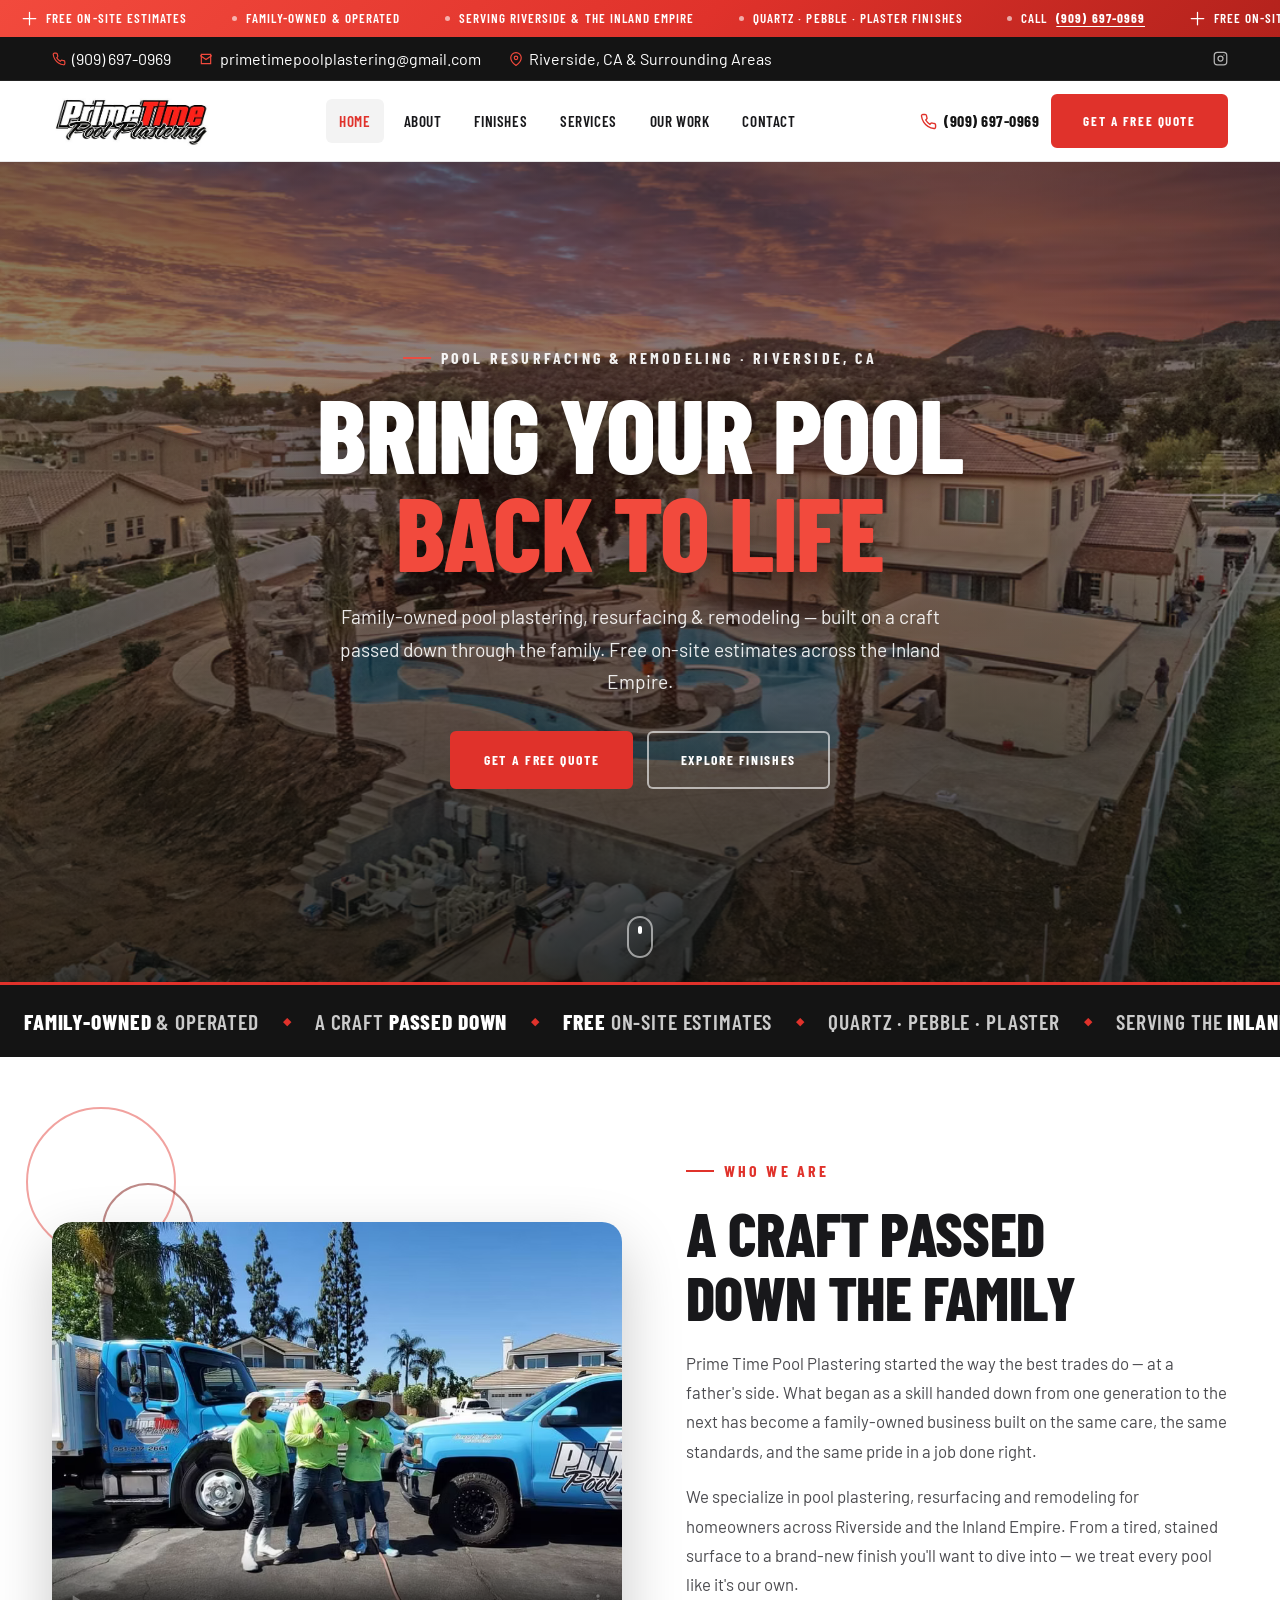
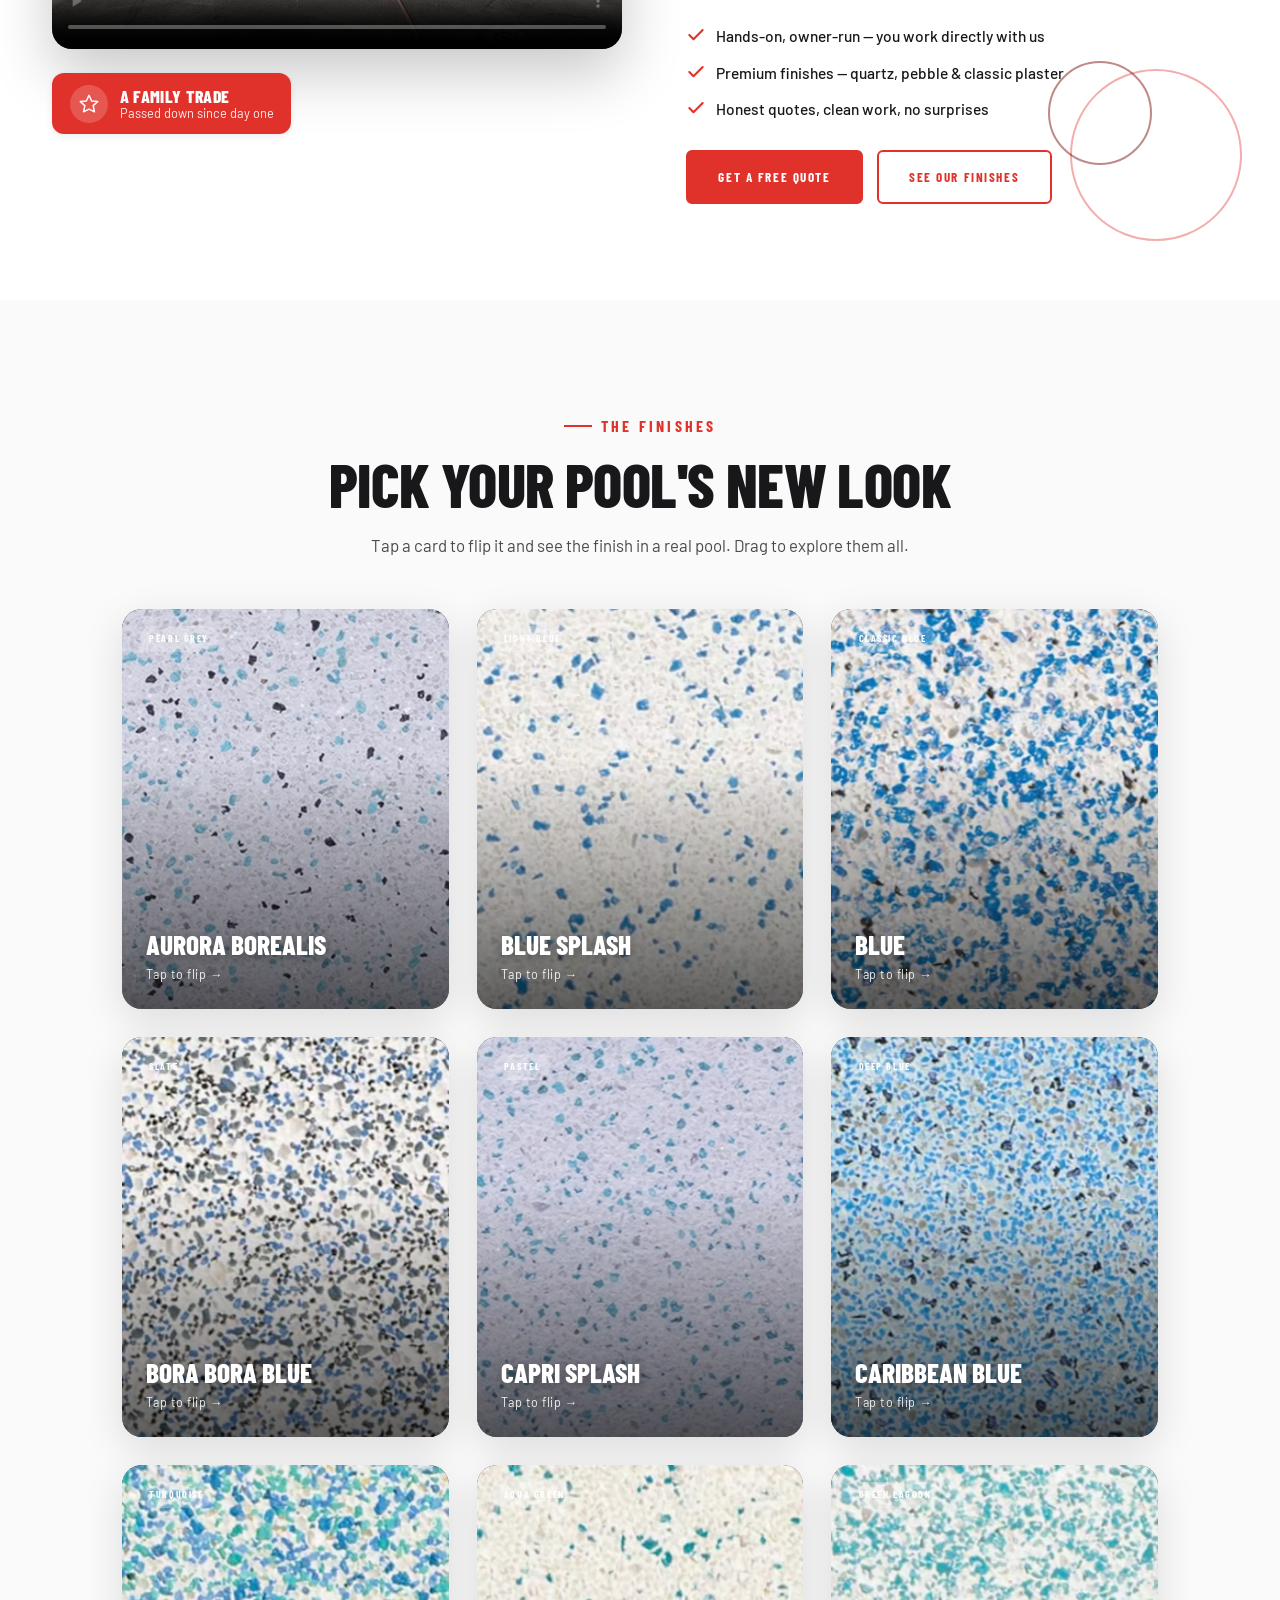
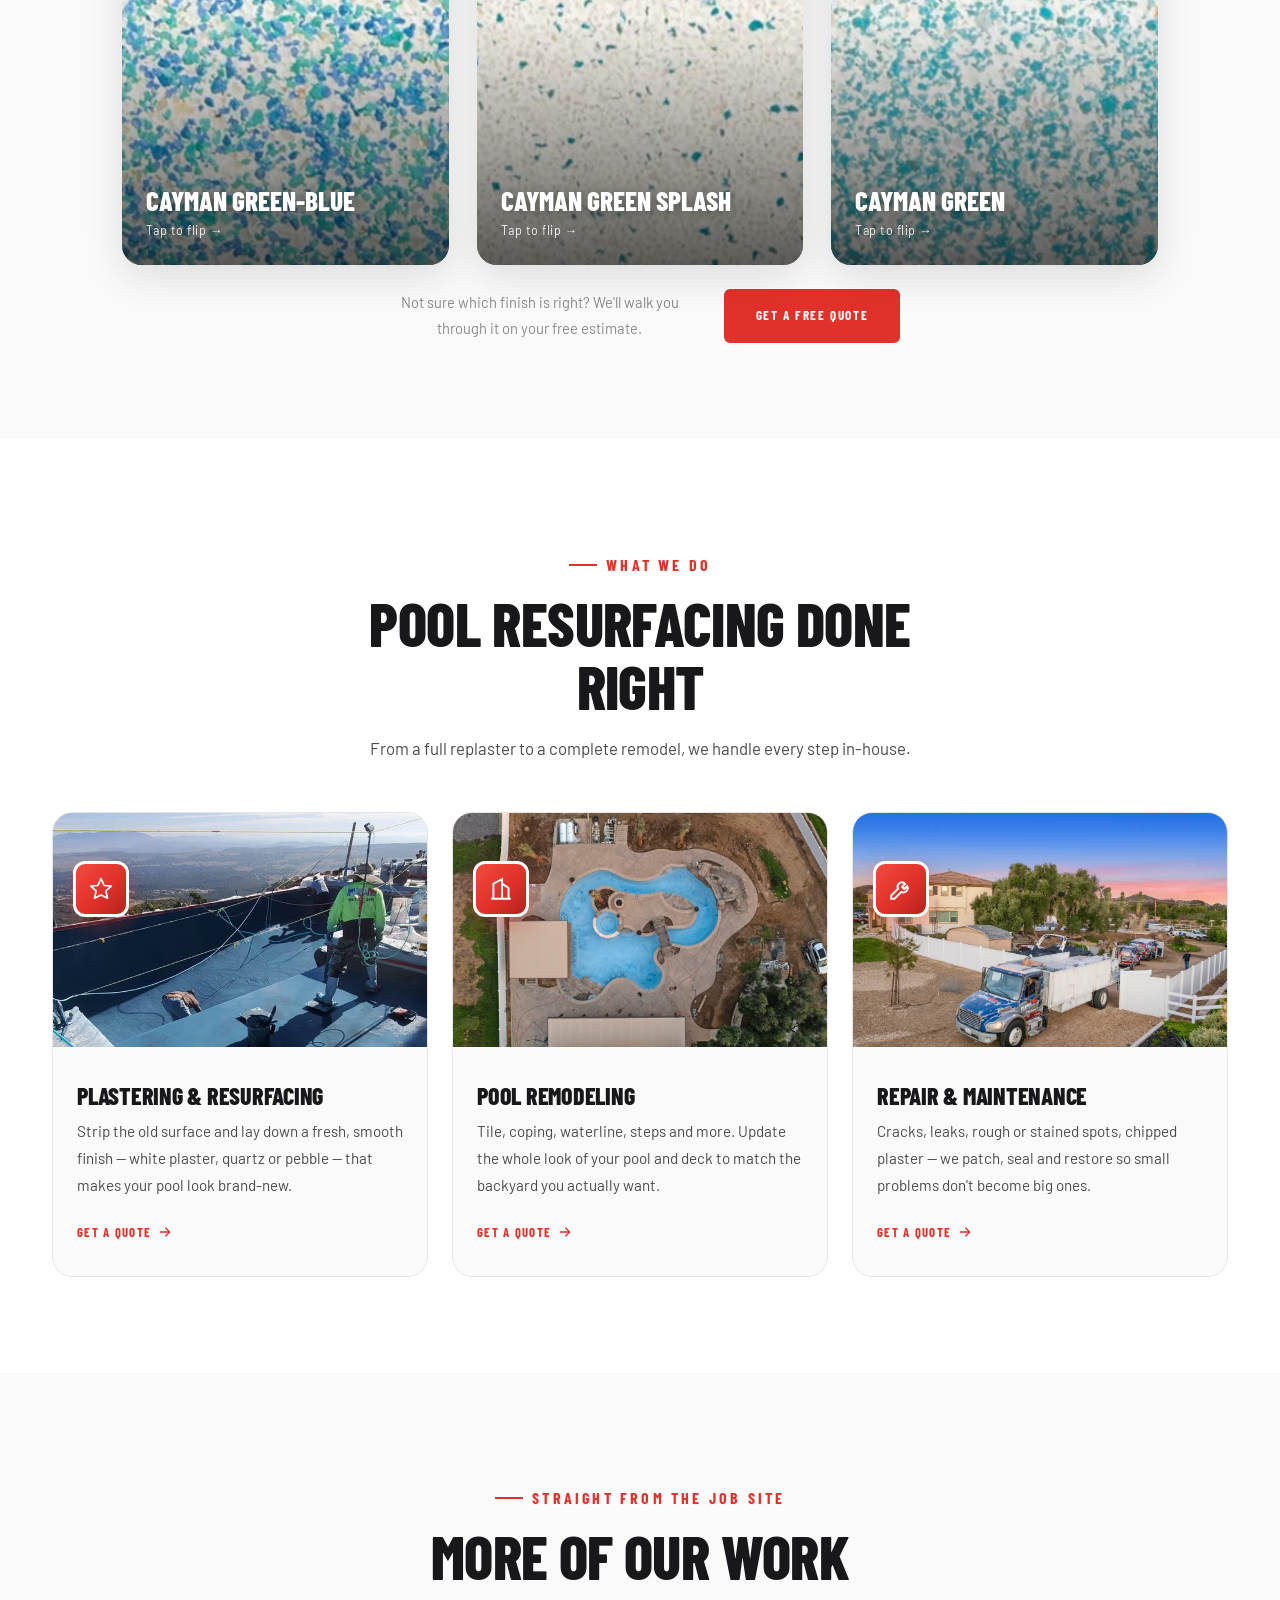
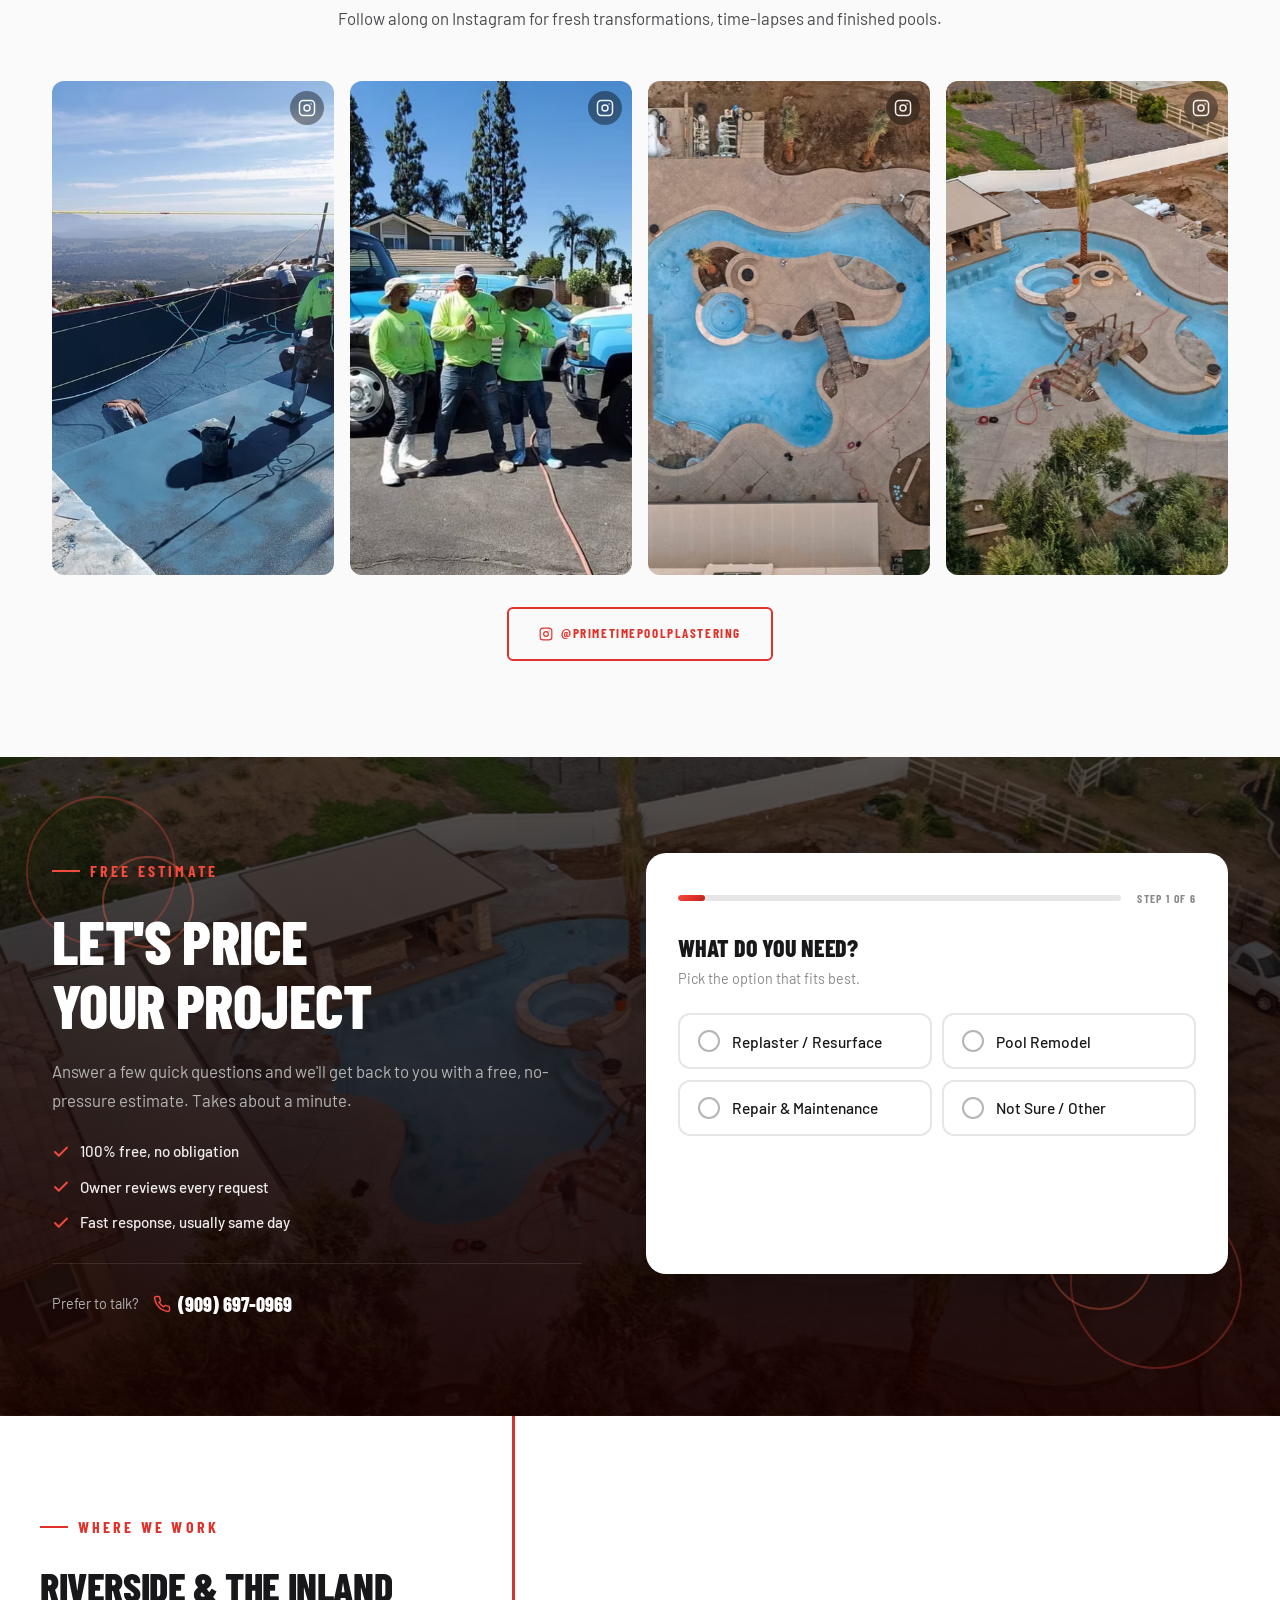
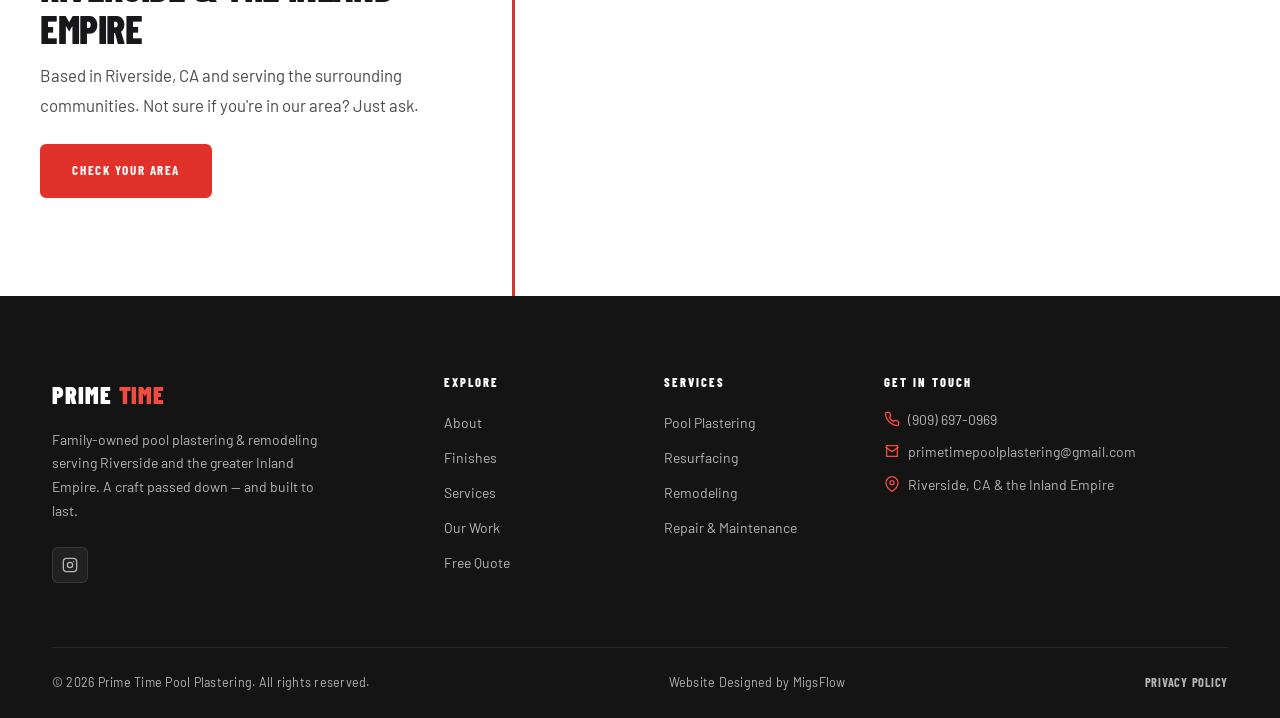
==== commit 61f189b9: "update" ====
--- a/index.html
+++ b/index.html
@@ -36,7 +36,44 @@
       <span class="announce-item" aria-hidden="true"><span class="dot"></span>Serving Riverside &amp; the Inland Empire</span>
       <span class="announce-item" aria-hidden="true"><span class="dot"></span>Quartz · Pebble · Plaster Finishes</span>
       <span class="announce-item" aria-hidden="true"><span class="dot"></span>Call <a href="tel:+19096970969">(909) 697-0969</a></span>
+      <!-- set 1 -->
+      <span class="announce-item">
+        <svg viewBox="0 0 24 24" fill="none" stroke="currentColor" stroke-width="2"><path d="M12 2v20M2 12h20" stroke-linecap="round"/></svg>
+        Free On-Site Estimates
+      </span>
+      <span class="announce-item"><span class="dot"></span>Family-Owned &amp; Operated</span>
+      <span class="announce-item"><span class="dot"></span>Serving Riverside &amp; the Inland Empire</span>
+      <span class="announce-item"><span class="dot"></span>Quartz · Pebble · Plaster Finishes</span>
+      <span class="announce-item"><span class="dot"></span>Call <a href="tel:+19096970969">(909) 697-0969</a></span>
+      <!-- set 2 (duplicate for seamless loop) -->
+      <span class="announce-item" aria-hidden="true">
+        <svg viewBox="0 0 24 24" fill="none" stroke="currentColor" stroke-width="2"><path d="M12 2v20M2 12h20" stroke-linecap="round"/></svg>
+        Free On-Site Estimates
+      </span>
+      <span class="announce-item" aria-hidden="true"><span class="dot"></span>Family-Owned &amp; Operated</span>
+      <span class="announce-item" aria-hidden="true"><span class="dot"></span>Serving Riverside &amp; the Inland Empire</span>
+      <span class="announce-item" aria-hidden="true"><span class="dot"></span>Quartz · Pebble · Plaster Finishes</span>
+      <span class="announce-item" aria-hidden="true"><span class="dot"></span>Call <a href="tel:+19096970969">(909) 697-0969</a></span>
+      <!-- set 1 -->
+      <span class="announce-item">
+        <svg viewBox="0 0 24 24" fill="none" stroke="currentColor" stroke-width="2"><path d="M12 2v20M2 12h20" stroke-linecap="round"/></svg>
+        Free On-Site Estimates
+      </span>
+      <span class="announce-item"><span class="dot"></span>Family-Owned &amp; Operated</span>
+      <span class="announce-item"><span class="dot"></span>Serving Riverside &amp; the Inland Empire</span>
+      <span class="announce-item"><span class="dot"></span>Quartz · Pebble · Plaster Finishes</span>
+      <span class="announce-item"><span class="dot"></span>Call <a href="tel:+19096970969">(909) 697-0969</a></span>
+      <!-- set 2 (duplicate for seamless loop) -->
+      <span class="announce-item" aria-hidden="true">
+        <svg viewBox="0 0 24 24" fill="none" stroke="currentColor" stroke-width="2"><path d="M12 2v20M2 12h20" stroke-linecap="round"/></svg>
+        Free On-Site Estimates
+      </span>
+      <span class="announce-item" aria-hidden="true"><span class="dot"></span>Family-Owned &amp; Operated</span>
+      <span class="announce-item" aria-hidden="true"><span class="dot"></span>Serving Riverside &amp; the Inland Empire</span>
+      <span class="announce-item" aria-hidden="true"><span class="dot"></span>Quartz · Pebble · Plaster Finishes</span>
+      <span class="announce-item" aria-hidden="true"><span class="dot"></span>Call <a href="tel:+19096970969">(909) 697-0969</a></span>            
     </div>
+    
   </div>
 
   <!-- ══════════════════════════════════════════
@@ -59,9 +96,7 @@
         </span>
       </div>
       <div class="topbar-social">
-        <a href="https://www.instagram.com/primetimepoolplastering/" target="_blank" rel="noopener" aria-label="Instagram"><svg viewBox="0 0 24 24" fill="none" stroke="currentColor" stroke-width="2"><rect x="2" y="2" width="20" height="20" rx="5"/><circle cx="12" cy="12" r="4"/><circle cx="17.5" cy="6.5" r="1" fill="currentColor" stroke="none"/></svg></a>
-        <a href="#" aria-label="Facebook"><svg viewBox="0 0 24 24" fill="currentColor"><path d="M18 2h-3a5 5 0 0 0-5 5v3H7v4h3v8h4v-8h3l1-4h-4V7a1 1 0 0 1 1-1h3z"/></svg></a>
-      </div>
+        <a href="https://www.instagram.com/primetimepoolplastering/" target="_blank" rel="noopener" aria-label="Instagram"><svg viewBox="0 0 24 24" fill="none" stroke="currentColor" stroke-width="2"><rect x="2" y="2" width="20" height="20" rx="5"/><circle cx="12" cy="12" r="4"/><circle cx="17.5" cy="6.5" r="1" fill="currentColor" stroke="none"/></svg></a>      </div>
     </div>
   </div>
 
@@ -545,26 +580,26 @@
              (muted, autoplay, loop). Until a clip exists, its poster photo shows. -->
         <div class="work-feed">
           <a class="work-tile" href="https://www.instagram.com/primetimepoolplastering/" target="_blank" rel="noopener" aria-label="View on Instagram">
-            <video class="work-video" autoplay muted loop playsinline poster="images/website-imgs-7.png">
-              <source src="videos/work-1.mp4" type="video/mp4" />
+            <video class="work-video" autoplay muted loop playsinline preload="auto" poster="images/website-imgs-7.png">
+              <source src="videos/instagram-video-1.mp4" type="video/mp4" />
             </video>
             <span class="work-ig" aria-hidden="true"><svg viewBox="0 0 24 24" fill="none" stroke="currentColor" stroke-width="2"><rect x="2" y="2" width="20" height="20" rx="5"/><circle cx="12" cy="12" r="4"/><circle cx="17.5" cy="6.5" r="1" fill="currentColor" stroke="none"/></svg></span>
           </a>
           <a class="work-tile" href="https://www.instagram.com/primetimepoolplastering/" target="_blank" rel="noopener" aria-label="View on Instagram">
-            <video class="work-video" autoplay muted loop playsinline poster="images/website-imgs-9.png">
-              <source src="videos/work-2.mp4" type="video/mp4" />
+            <video class="work-video" autoplay muted loop playsinline preload="auto" poster="images/website-imgs-9.png">
+              <source src="videos/instagram-video-2.mp4" type="video/mp4" />
             </video>
             <span class="work-ig" aria-hidden="true"><svg viewBox="0 0 24 24" fill="none" stroke="currentColor" stroke-width="2"><rect x="2" y="2" width="20" height="20" rx="5"/><circle cx="12" cy="12" r="4"/><circle cx="17.5" cy="6.5" r="1" fill="currentColor" stroke="none"/></svg></span>
           </a>
           <a class="work-tile" href="https://www.instagram.com/primetimepoolplastering/" target="_blank" rel="noopener" aria-label="View on Instagram">
-            <video class="work-video" autoplay muted loop playsinline poster="images/website-imgs-4.png">
-              <source src="videos/work-3.mp4" type="video/mp4" />
+            <video class="work-video" autoplay muted loop playsinline preload="auto" poster="images/website-imgs-4.png">
+              <source src="videos/instagram-video-3.mp4" type="video/mp4" />
             </video>
             <span class="work-ig" aria-hidden="true"><svg viewBox="0 0 24 24" fill="none" stroke="currentColor" stroke-width="2"><rect x="2" y="2" width="20" height="20" rx="5"/><circle cx="12" cy="12" r="4"/><circle cx="17.5" cy="6.5" r="1" fill="currentColor" stroke="none"/></svg></span>
           </a>
           <a class="work-tile" href="https://www.instagram.com/primetimepoolplastering/" target="_blank" rel="noopener" aria-label="View on Instagram">
-            <video class="work-video" autoplay muted loop playsinline poster="images/website-imgs-10.png">
-              <source src="videos/work-4.mp4" type="video/mp4" />
+            <video class="work-video" autoplay muted loop playsinline preload="auto" poster="images/website-imgs-10.png">
+              <source src="videos/instagram-video-4.mp4" type="video/mp4" />
             </video>
             <span class="work-ig" aria-hidden="true"><svg viewBox="0 0 24 24" fill="none" stroke="currentColor" stroke-width="2"><rect x="2" y="2" width="20" height="20" rx="5"/><circle cx="12" cy="12" r="4"/><circle cx="17.5" cy="6.5" r="1" fill="currentColor" stroke="none"/></svg></span>
           </a>
@@ -668,9 +703,7 @@
           <span class="footer-logo-text">Prime<span class="logo-accent">Time</span></span>
           <p>Family-owned pool plastering &amp; remodeling serving Riverside and the greater Inland Empire. A craft passed down — and built to last.</p>
           <div class="footer-social">
-            <a href="https://www.instagram.com/primetimepoolplastering/" target="_blank" rel="noopener" aria-label="Instagram"><svg viewBox="0 0 24 24" fill="none" stroke="currentColor" stroke-width="2"><rect x="2" y="2" width="20" height="20" rx="5"/><circle cx="12" cy="12" r="4"/><circle cx="17.5" cy="6.5" r="1" fill="currentColor" stroke="none"/></svg></a>
-            <a href="#" aria-label="Facebook"><svg viewBox="0 0 24 24" fill="currentColor"><path d="M18 2h-3a5 5 0 0 0-5 5v3H7v4h3v8h4v-8h3l1-4h-4V7a1 1 0 0 1 1-1h3z"/></svg></a>
-          </div>
+            <a href="https://www.instagram.com/primetimepoolplastering/" target="_blank" rel="noopener" aria-label="Instagram"><svg viewBox="0 0 24 24" fill="none" stroke="currentColor" stroke-width="2"><rect x="2" y="2" width="20" height="20" rx="5"/><circle cx="12" cy="12" r="4"/><circle cx="17.5" cy="6.5" r="1" fill="currentColor" stroke="none"/></svg></a>          </div>
         </div>
 
         <div class="footer-col footer-nav">
@@ -715,6 +748,7 @@
 
       <div class="footer-bottom">
         <p>&copy; 2026 Prime Time Pool Plastering. All rights reserved.</p>
+        <p>Website Designed by <a href="https://migsflow.com" target="_blank" rel="noopener noreferrer">MigsFlow</a></p>
         <a href="#" class="footer-privacy">Privacy Policy</a>
       </div>
     </div>
--- a/global.css
+++ b/global.css
@@ -148,7 +148,7 @@
 .eyebrow {
   font-family: var(--font-display);
   font-weight: 700;
-  font-size: 0.72rem;
+  font-size: 1rem;
   letter-spacing: 0.2em;
   text-transform: uppercase;
   color: var(--red);
@@ -304,7 +304,7 @@
 .announce-track {
   display: flex;
   width: max-content;
-  animation: announce-scroll 32s linear infinite;
+  animation: announce-scroll 100s linear infinite;
 }
 #announce:hover .announce-track { animation-play-state: paused; }
 
@@ -368,11 +368,11 @@
   align-items: center;
   gap: 0.4rem;
   font-family: var(--font-body);
-  font-size: 0.78rem;
-  color: var(--grey-300);
+  font-size: 1rem;
+  color: var(--white);
 }
 .topbar-item svg { width: 14px; height: 14px; color: var(--red-lt); flex-shrink: 0; }
-.topbar-item a { color: var(--grey-300); transition: color var(--transition); }
+.topbar-item a { color: var(--white); transition: color var(--transition); }
 .topbar-item a:hover { color: var(--white); }
 
 .topbar-social { display: flex; align-items: center; gap: 0.75rem; }
--- a/css/home.css
+++ b/css/home.css
@@ -482,7 +482,7 @@
 .work-tile {
   position: relative;
   display: block;
-  aspect-ratio: 1 / 1;
+  aspect-ratio: 4/7;
   overflow: hidden;
   border-radius: var(--radius);
   background: var(--charcoal);
@@ -694,7 +694,7 @@
     flex: 0 0 40%;
     padding: 4.5rem 2.5rem;
   }
-  .map-embed {
+  .map-row .map-embed {
     flex: 1;
     height: auto;
     min-height: 480px;
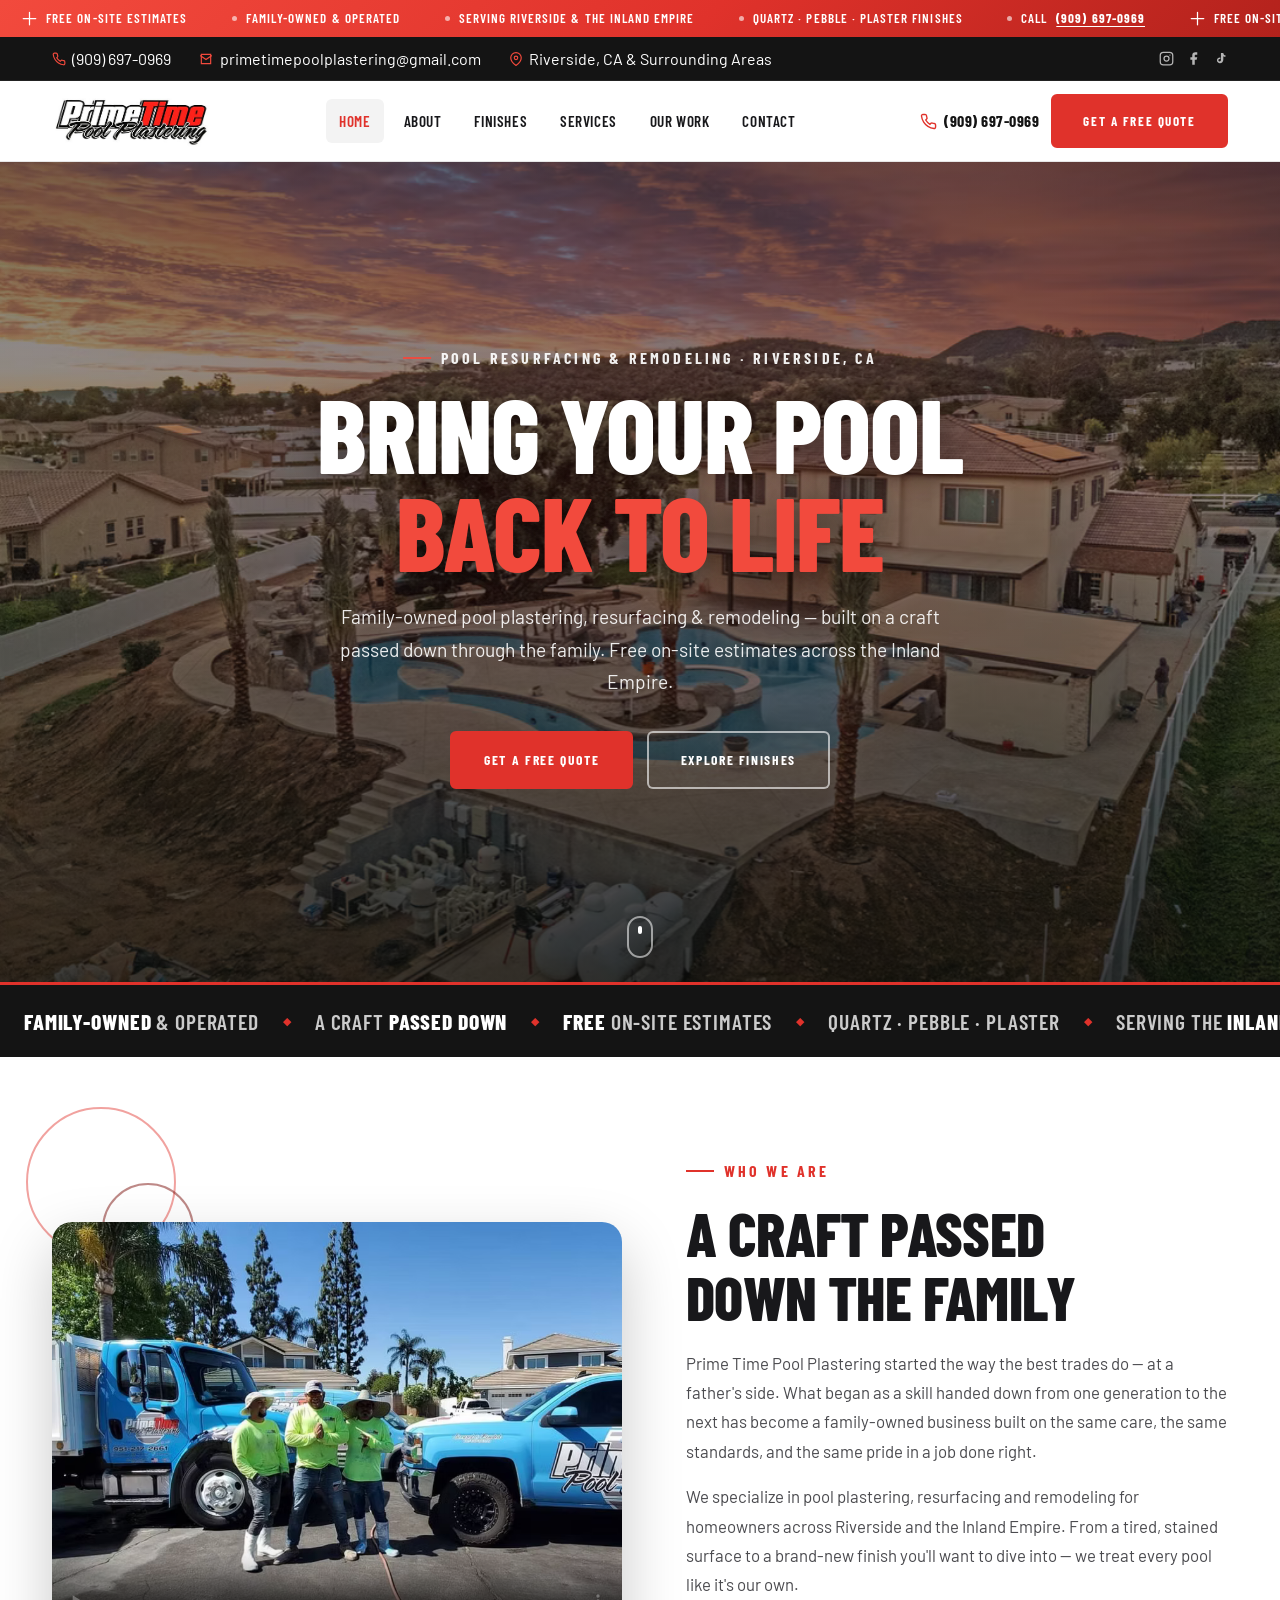
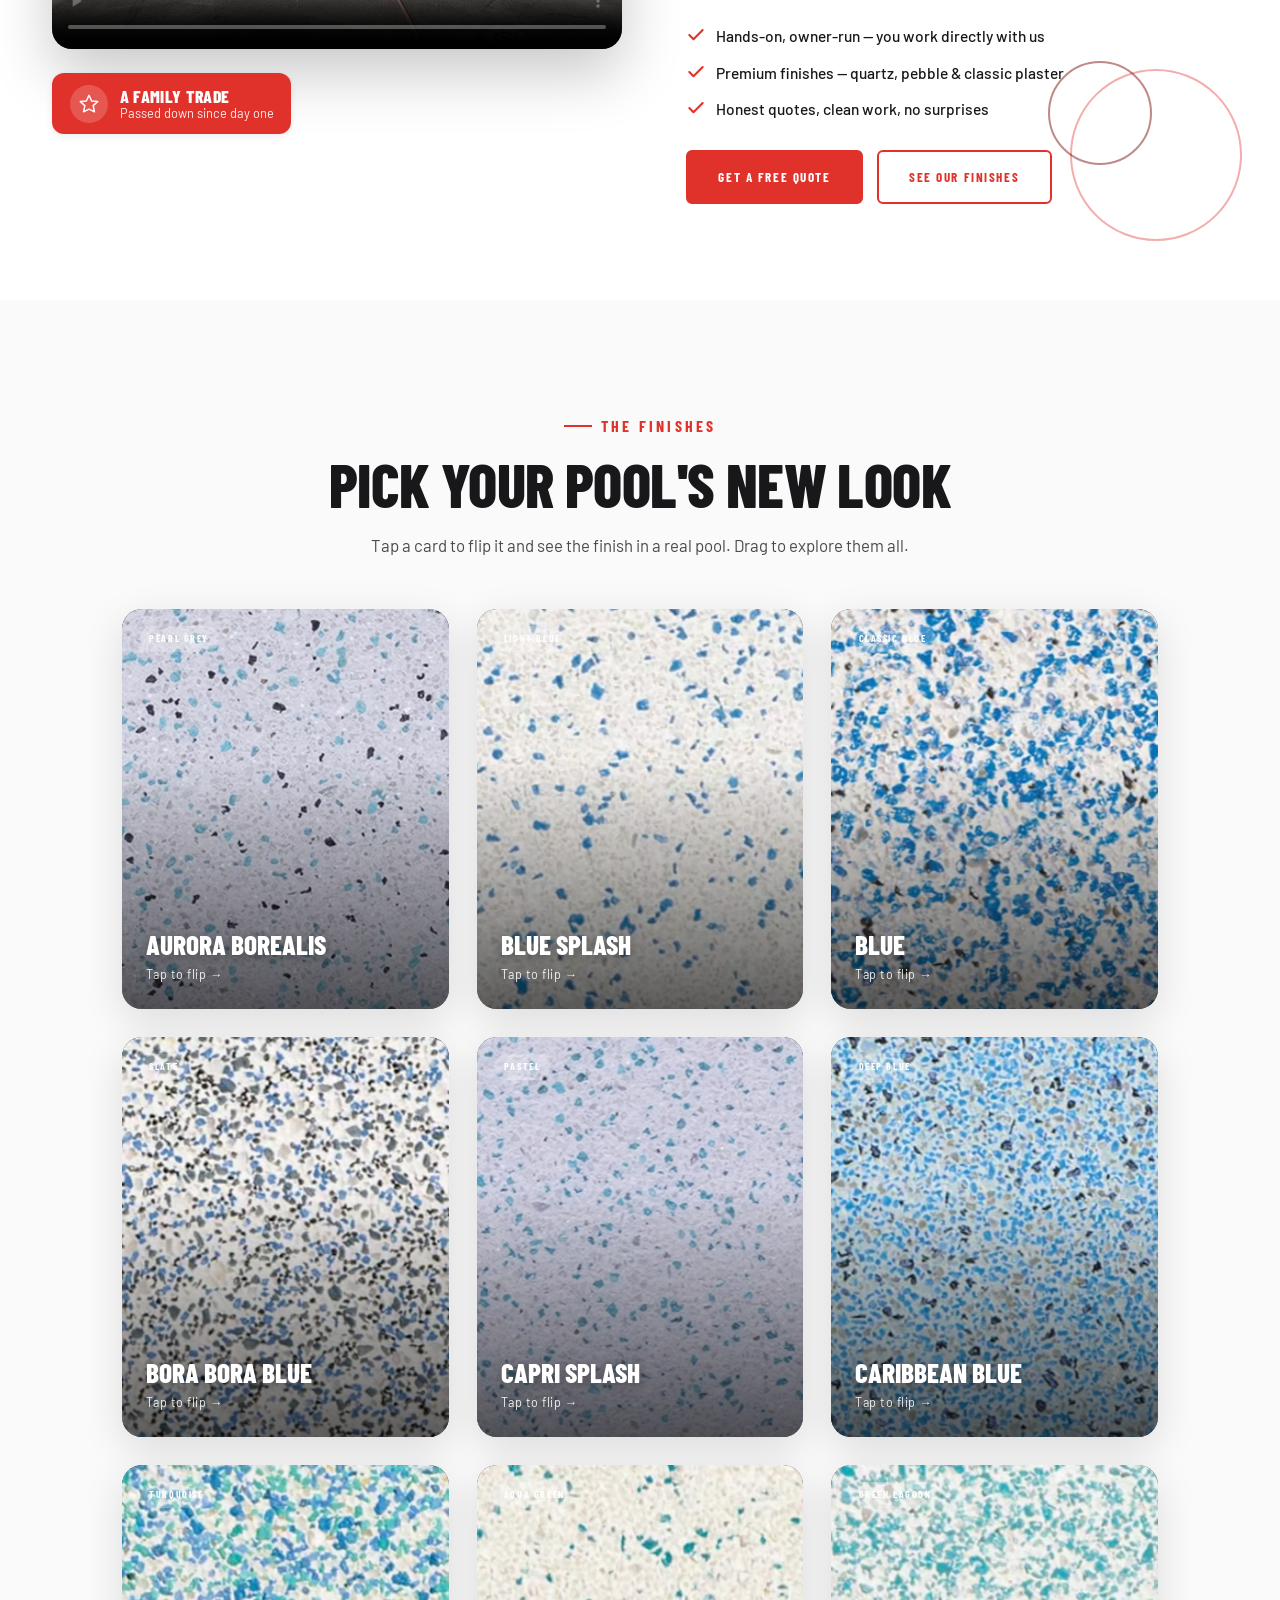
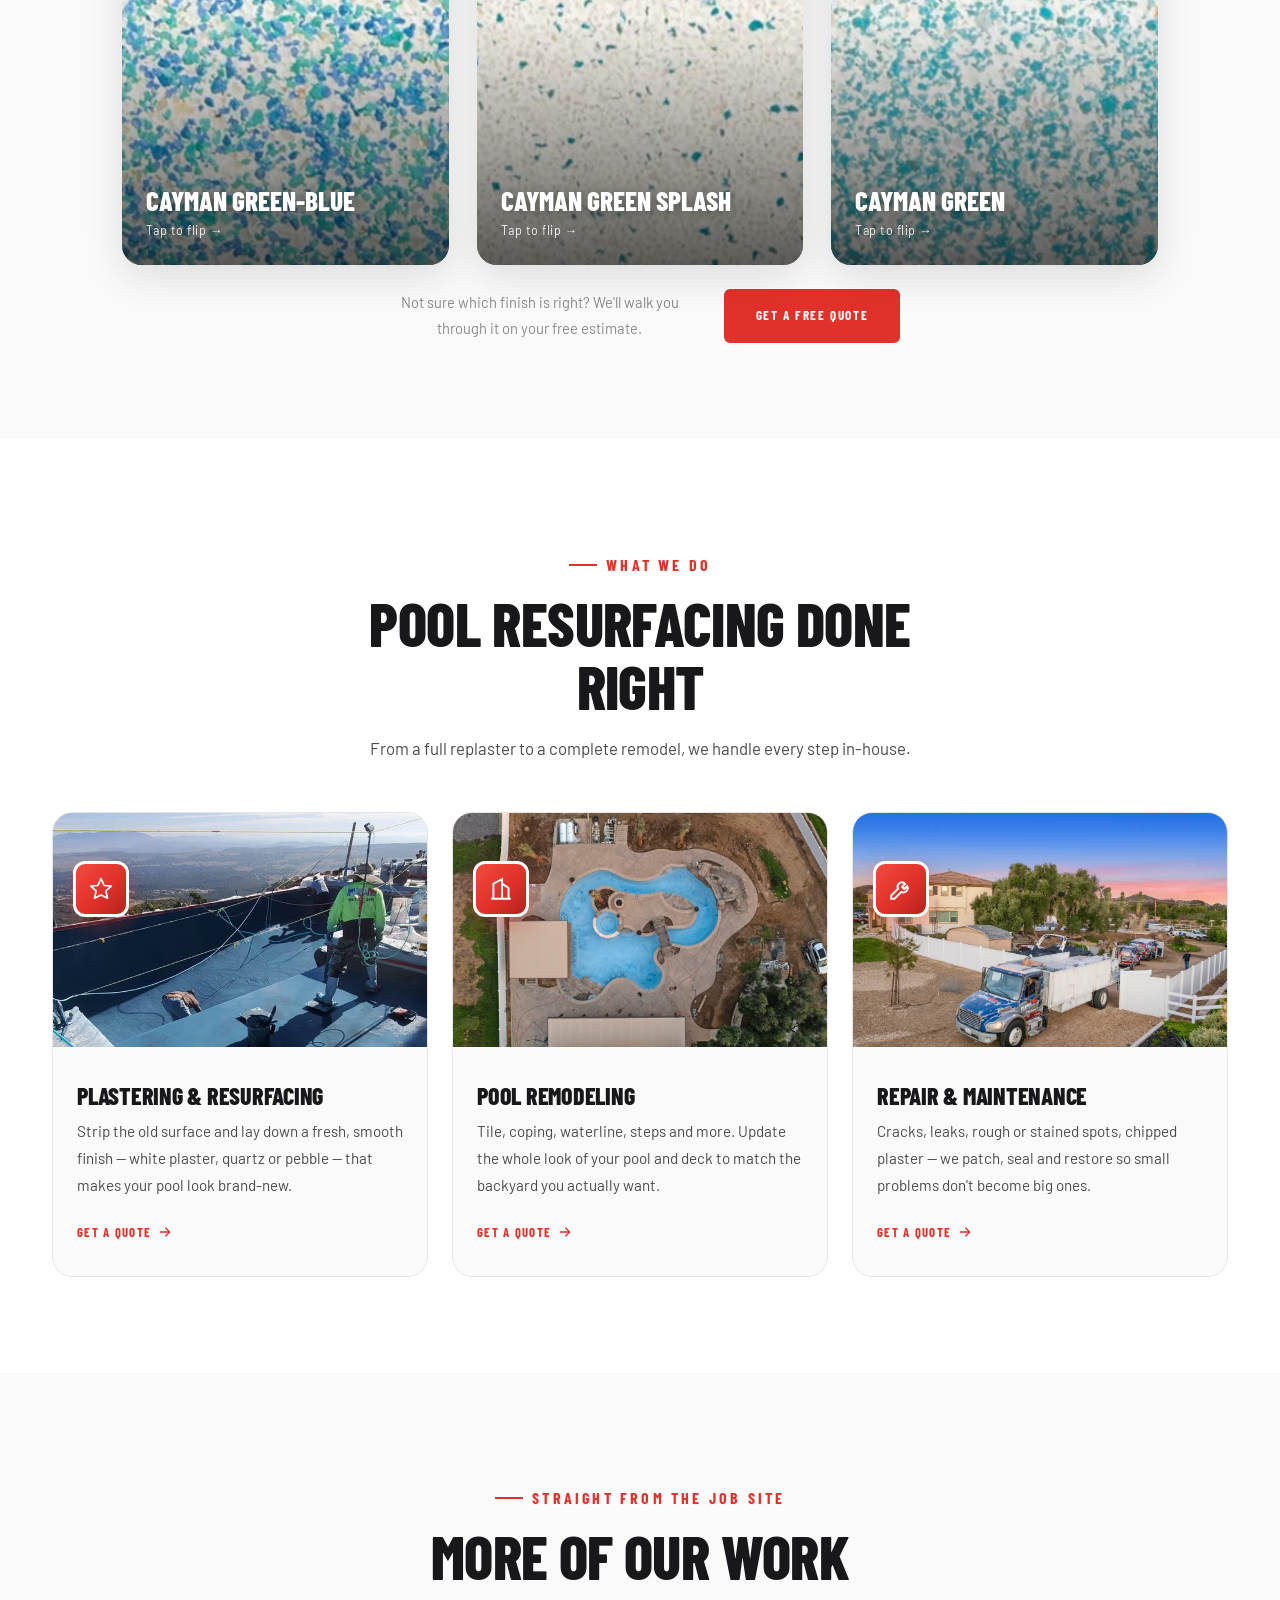
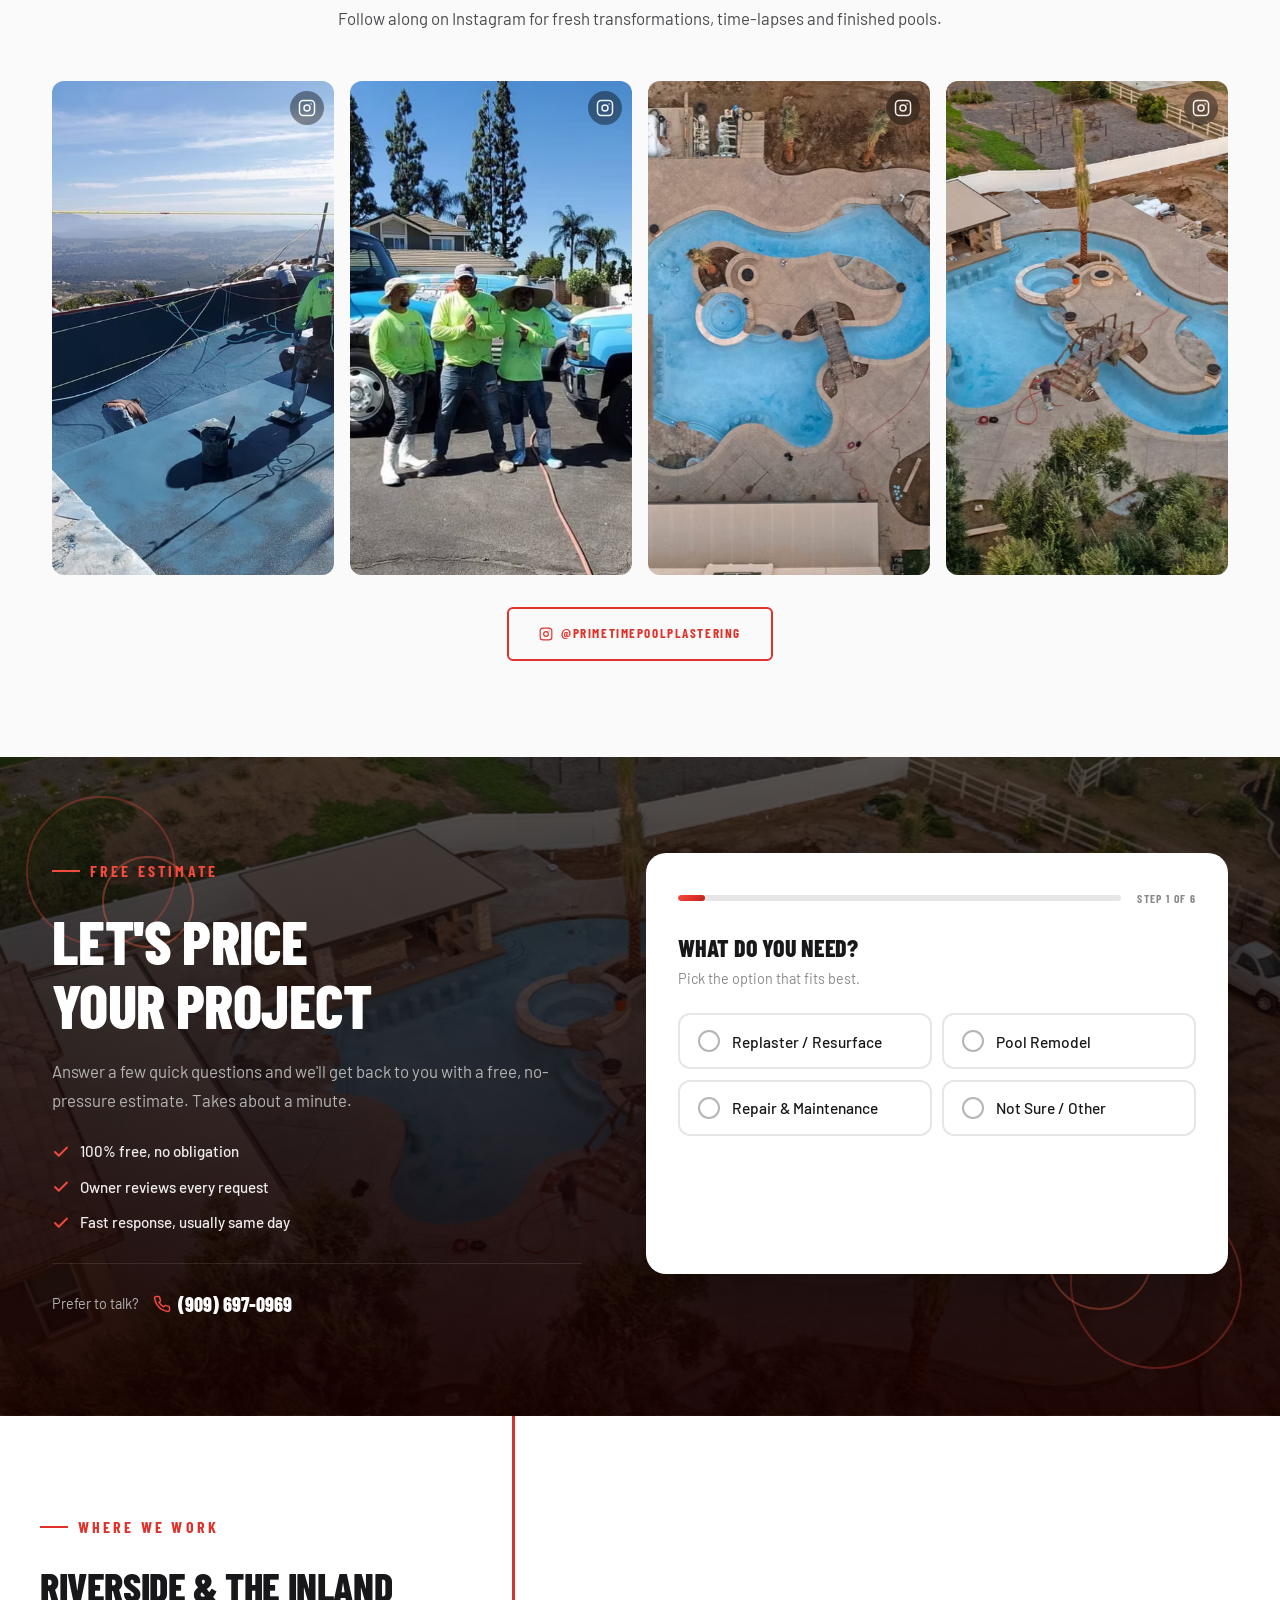
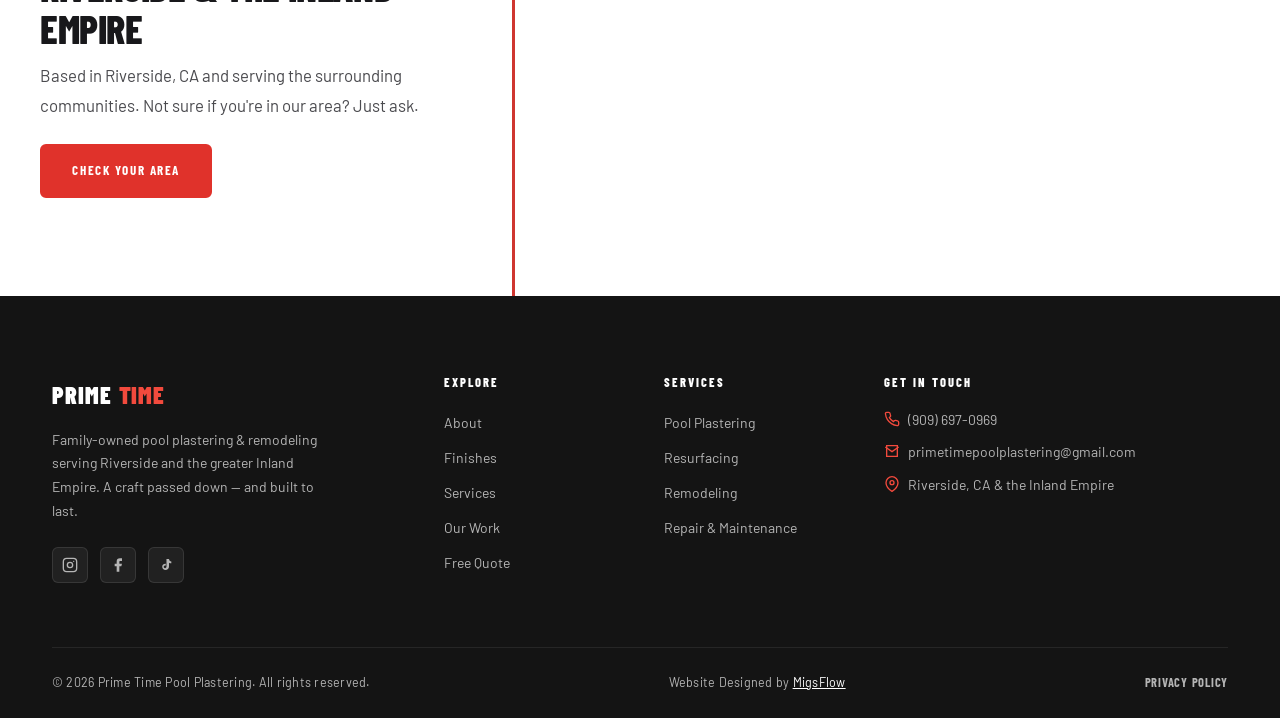
==== commit 5857f3d4: "update" ====
--- a/index.html
+++ b/index.html
@@ -96,7 +96,7 @@
         </span>
       </div>
       <div class="topbar-social">
-        <a href="https://www.instagram.com/primetimepoolplastering/" target="_blank" rel="noopener" aria-label="Instagram"><svg viewBox="0 0 24 24" fill="none" stroke="currentColor" stroke-width="2"><rect x="2" y="2" width="20" height="20" rx="5"/><circle cx="12" cy="12" r="4"/><circle cx="17.5" cy="6.5" r="1" fill="currentColor" stroke="none"/></svg></a>      </div>
+        <a href="https://www.instagram.com/primetimepoolplastering/" target="_blank" rel="noopener" aria-label="Instagram"><svg viewBox="0 0 24 24" fill="none" stroke="currentColor" stroke-width="2"><rect x="2" y="2" width="20" height="20" rx="5"/><circle cx="12" cy="12" r="4"/><circle cx="17.5" cy="6.5" r="1" fill="currentColor" stroke="none"/></svg></a><a href="https://www.facebook.com/people/Gustavo-Adolfo-Aragon-Jr/61582553936906/" target="_blank" rel="noopener" aria-label="Facebook"><svg viewBox="0 0 24 24" fill="currentColor"><path d="M18 2h-3a5 5 0 0 0-5 5v3H7v4h3v8h4v-8h3l1-4h-4V7a1 1 0 0 1 1-1h3z"/></svg></a><a href="https://www.tiktok.com/@primetimepoolplastering" target="_blank" rel="noopener" aria-label="TikTok"><svg viewBox="0 0 24 24" fill="currentColor"><path d="M16.5 3c.3 2.1 1.5 3.6 3.5 3.9v2.4c-1.2.1-2.4-.2-3.5-.8v5.6c0 3.2-2.4 5.4-5.3 5.4-2.7 0-4.9-2-4.9-4.7 0-2.9 2.4-4.8 5.4-4.5v2.5c-.4-.1-.9-.2-1.3-.1-1.1.1-1.9 1-1.8 2.2.1 1 1 1.8 2 1.8 1.2 0 2.1-.9 2.1-2.3V3h3.3z"/></svg></a>      </div>
     </div>
   </div>
 
@@ -703,7 +703,7 @@
           <span class="footer-logo-text">Prime<span class="logo-accent">Time</span></span>
           <p>Family-owned pool plastering &amp; remodeling serving Riverside and the greater Inland Empire. A craft passed down — and built to last.</p>
           <div class="footer-social">
-            <a href="https://www.instagram.com/primetimepoolplastering/" target="_blank" rel="noopener" aria-label="Instagram"><svg viewBox="0 0 24 24" fill="none" stroke="currentColor" stroke-width="2"><rect x="2" y="2" width="20" height="20" rx="5"/><circle cx="12" cy="12" r="4"/><circle cx="17.5" cy="6.5" r="1" fill="currentColor" stroke="none"/></svg></a>          </div>
+            <a href="https://www.instagram.com/primetimepoolplastering/" target="_blank" rel="noopener" aria-label="Instagram"><svg viewBox="0 0 24 24" fill="none" stroke="currentColor" stroke-width="2"><rect x="2" y="2" width="20" height="20" rx="5"/><circle cx="12" cy="12" r="4"/><circle cx="17.5" cy="6.5" r="1" fill="currentColor" stroke="none"/></svg></a><a href="https://www.facebook.com/people/Gustavo-Adolfo-Aragon-Jr/61582553936906/" target="_blank" rel="noopener" aria-label="Facebook"><svg viewBox="0 0 24 24" fill="currentColor"><path d="M18 2h-3a5 5 0 0 0-5 5v3H7v4h3v8h4v-8h3l1-4h-4V7a1 1 0 0 1 1-1h3z"/></svg></a><a href="https://www.tiktok.com/@primetimepoolplastering" target="_blank" rel="noopener" aria-label="TikTok"><svg viewBox="0 0 24 24" fill="currentColor"><path d="M16.5 3c.3 2.1 1.5 3.6 3.5 3.9v2.4c-1.2.1-2.4-.2-3.5-.8v5.6c0 3.2-2.4 5.4-5.3 5.4-2.7 0-4.9-2-4.9-4.7 0-2.9 2.4-4.8 5.4-4.5v2.5c-.4-.1-.9-.2-1.3-.1-1.1.1-1.9 1-1.8 2.2.1 1 1 1.8 2 1.8 1.2 0 2.1-.9 2.1-2.3V3h3.3z"/></svg></a>          </div>
         </div>
 
         <div class="footer-col footer-nav">
@@ -748,7 +748,7 @@
 
       <div class="footer-bottom">
         <p>&copy; 2026 Prime Time Pool Plastering. All rights reserved.</p>
-        <p>Website Designed by <a href="https://migsflow.com" target="_blank" rel="noopener noreferrer">MigsFlow</a></p>
+        <p>Website Designed by <a class="tag-white" href="https://migsflow.com" target="_blank" rel="noopener noreferrer">MigsFlow</a></p>
         <a href="#" class="footer-privacy">Privacy Policy</a>
       </div>
     </div>
--- a/global.css
+++ b/global.css
@@ -733,3 +733,8 @@
 .scroll-top-btn.is-visible { opacity: 1; pointer-events: all; }
 .scroll-top-btn:hover { background: var(--red-dk); transform: translateY(-3px); }
 .scroll-top-btn svg { width: 18px; height: 18px; }
+
+.tag-white {
+  color: var(--white);
+  text-decoration: underline;
+}
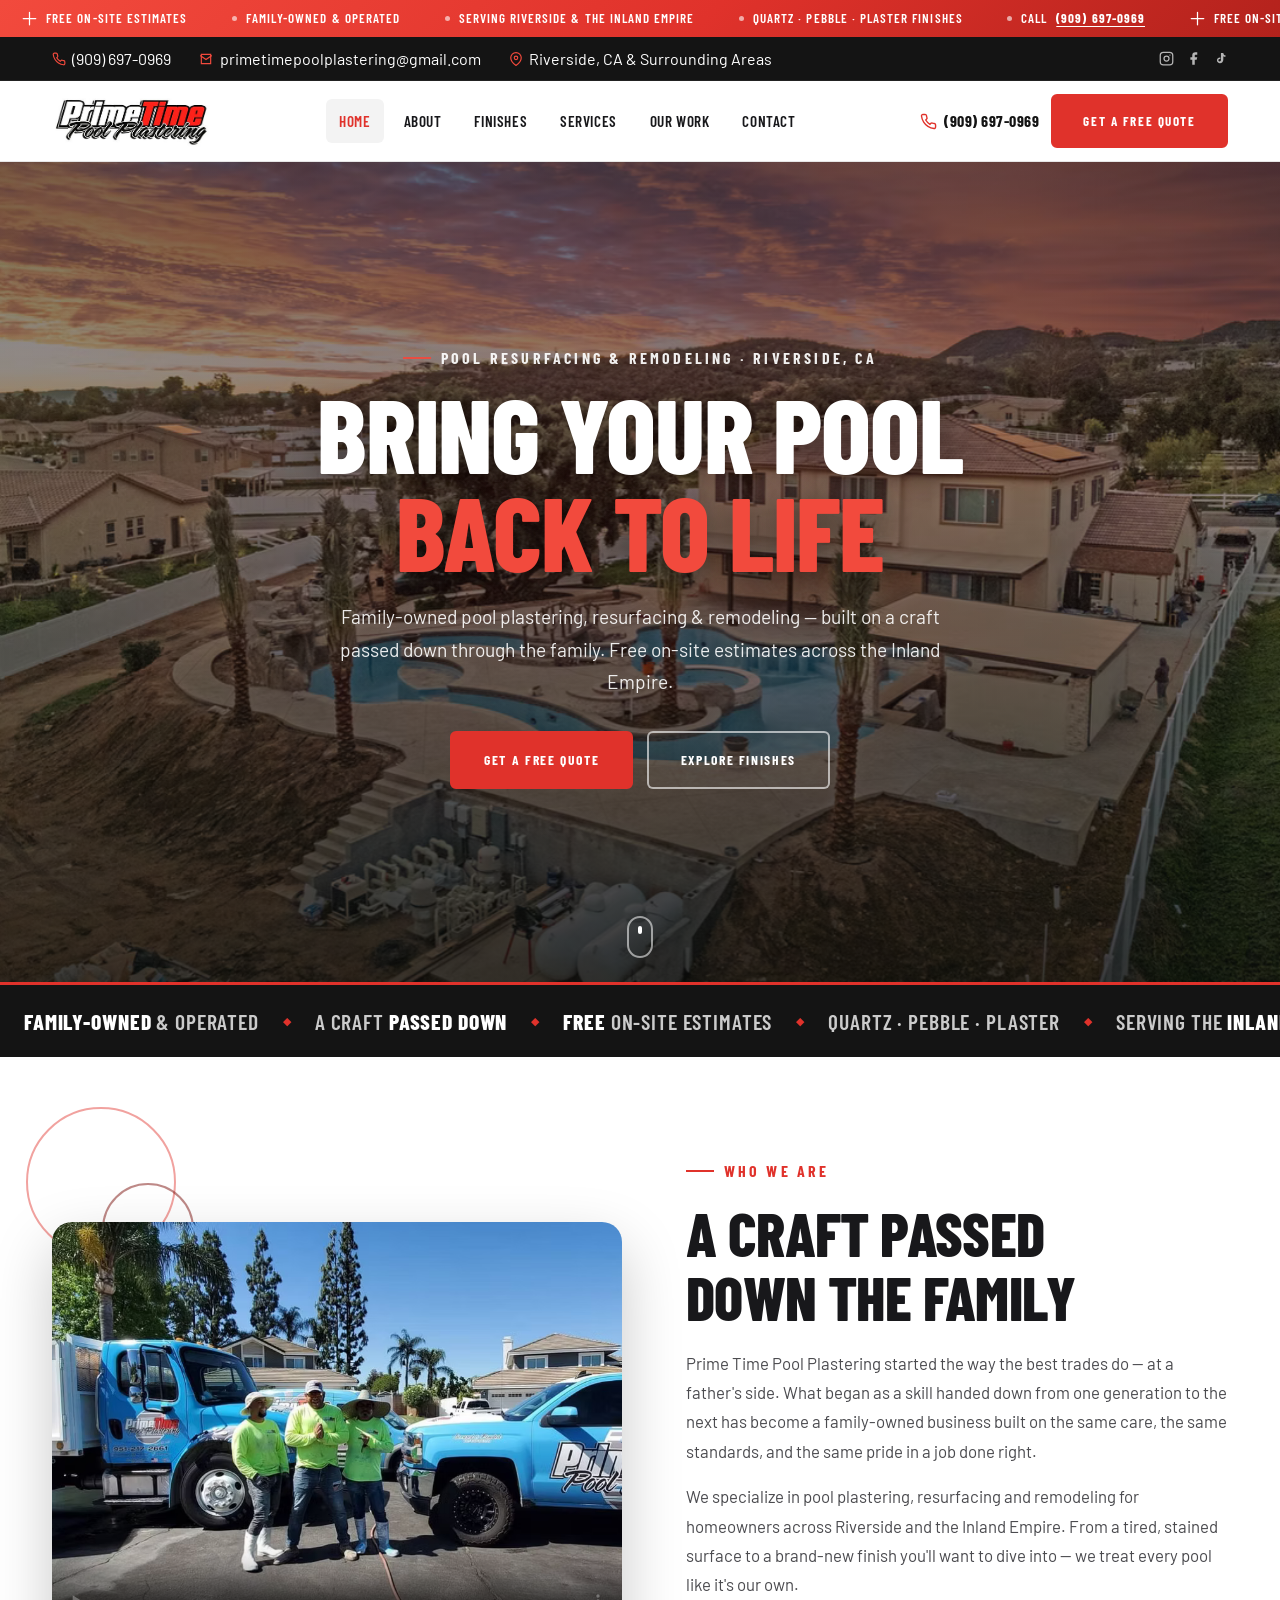
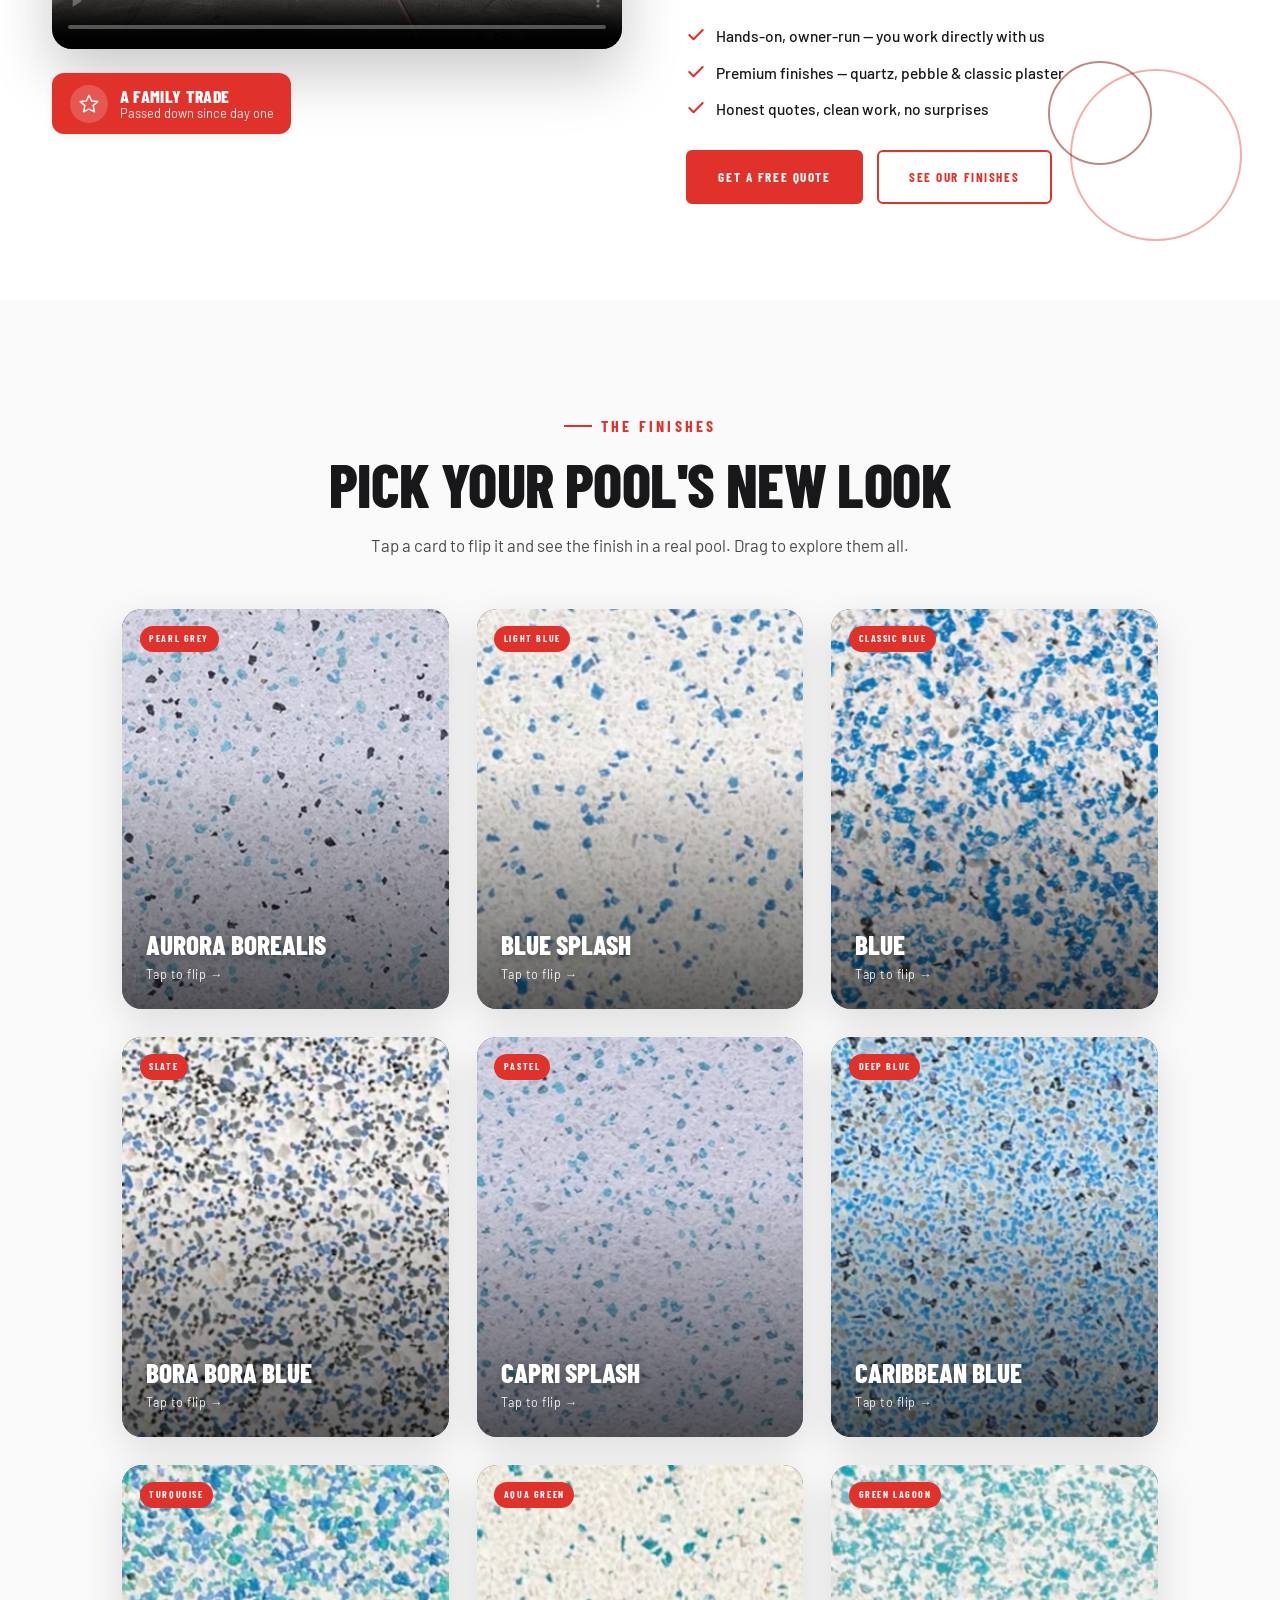
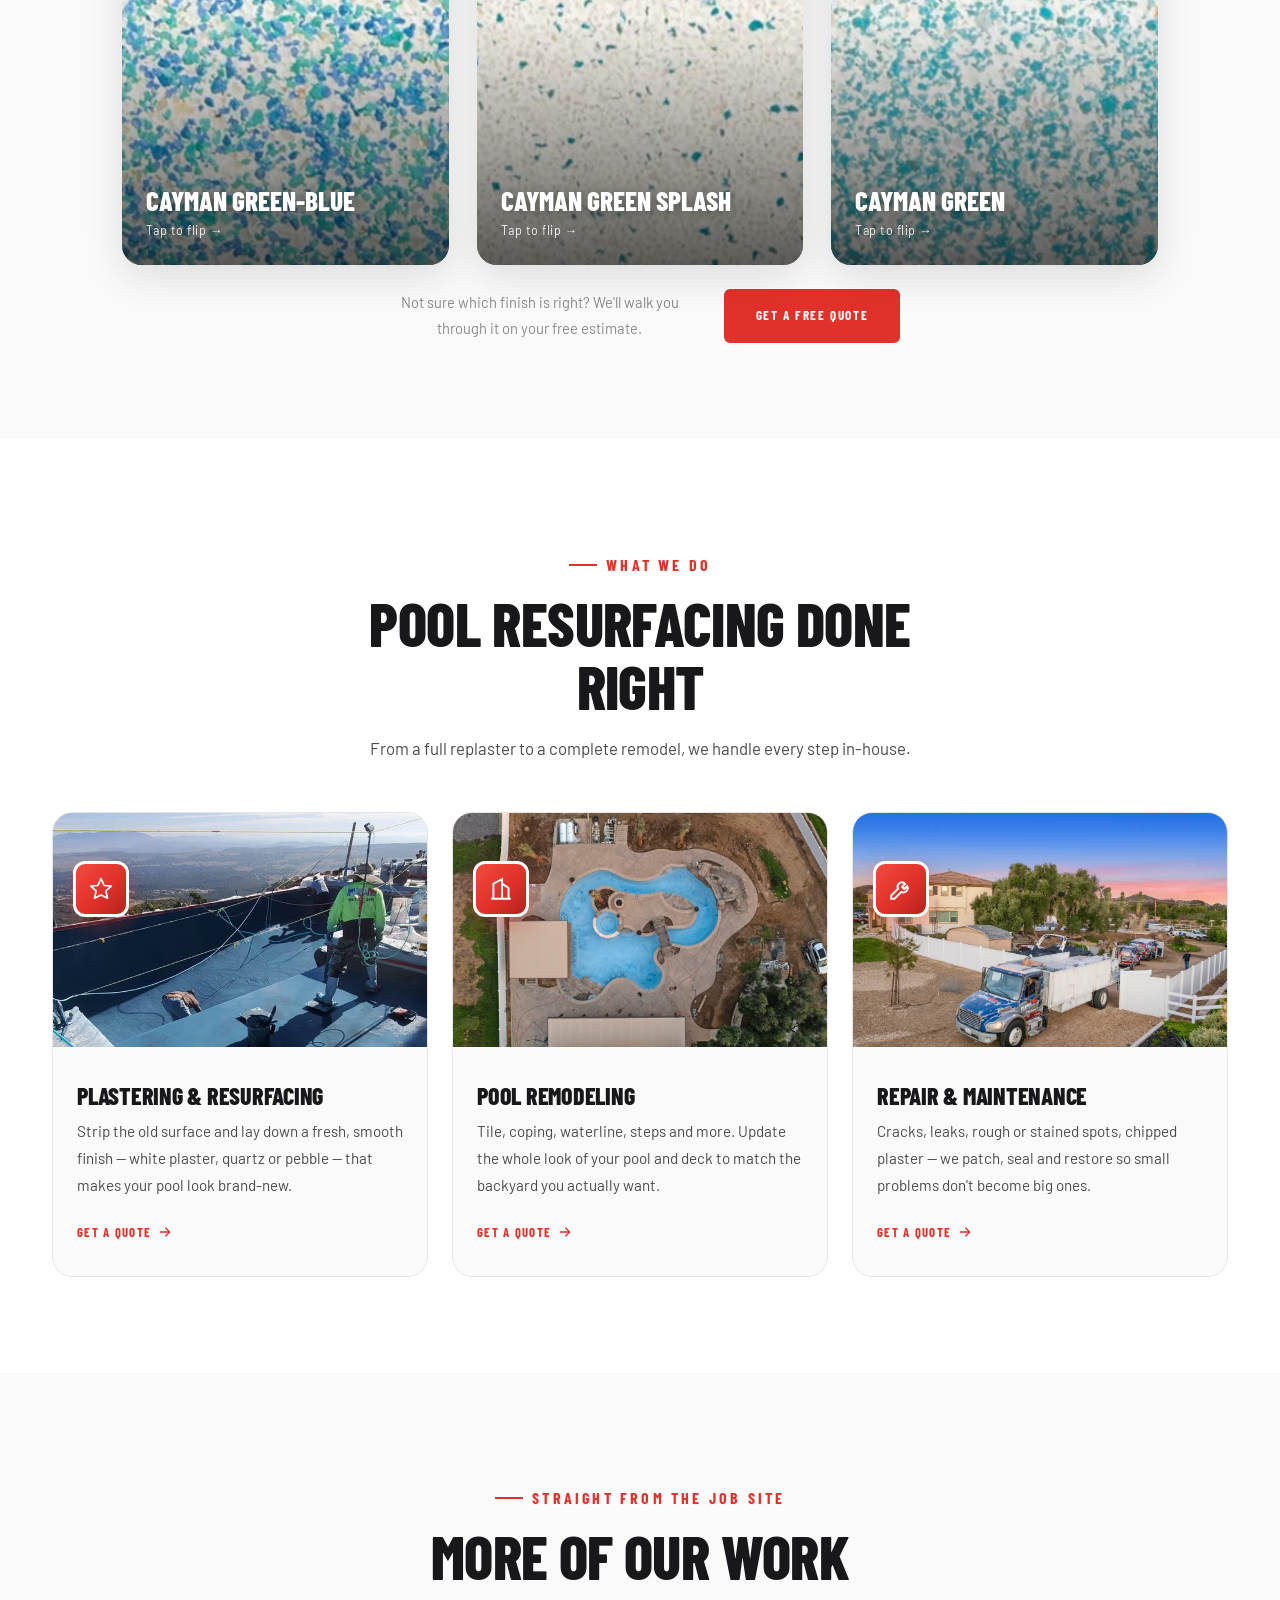
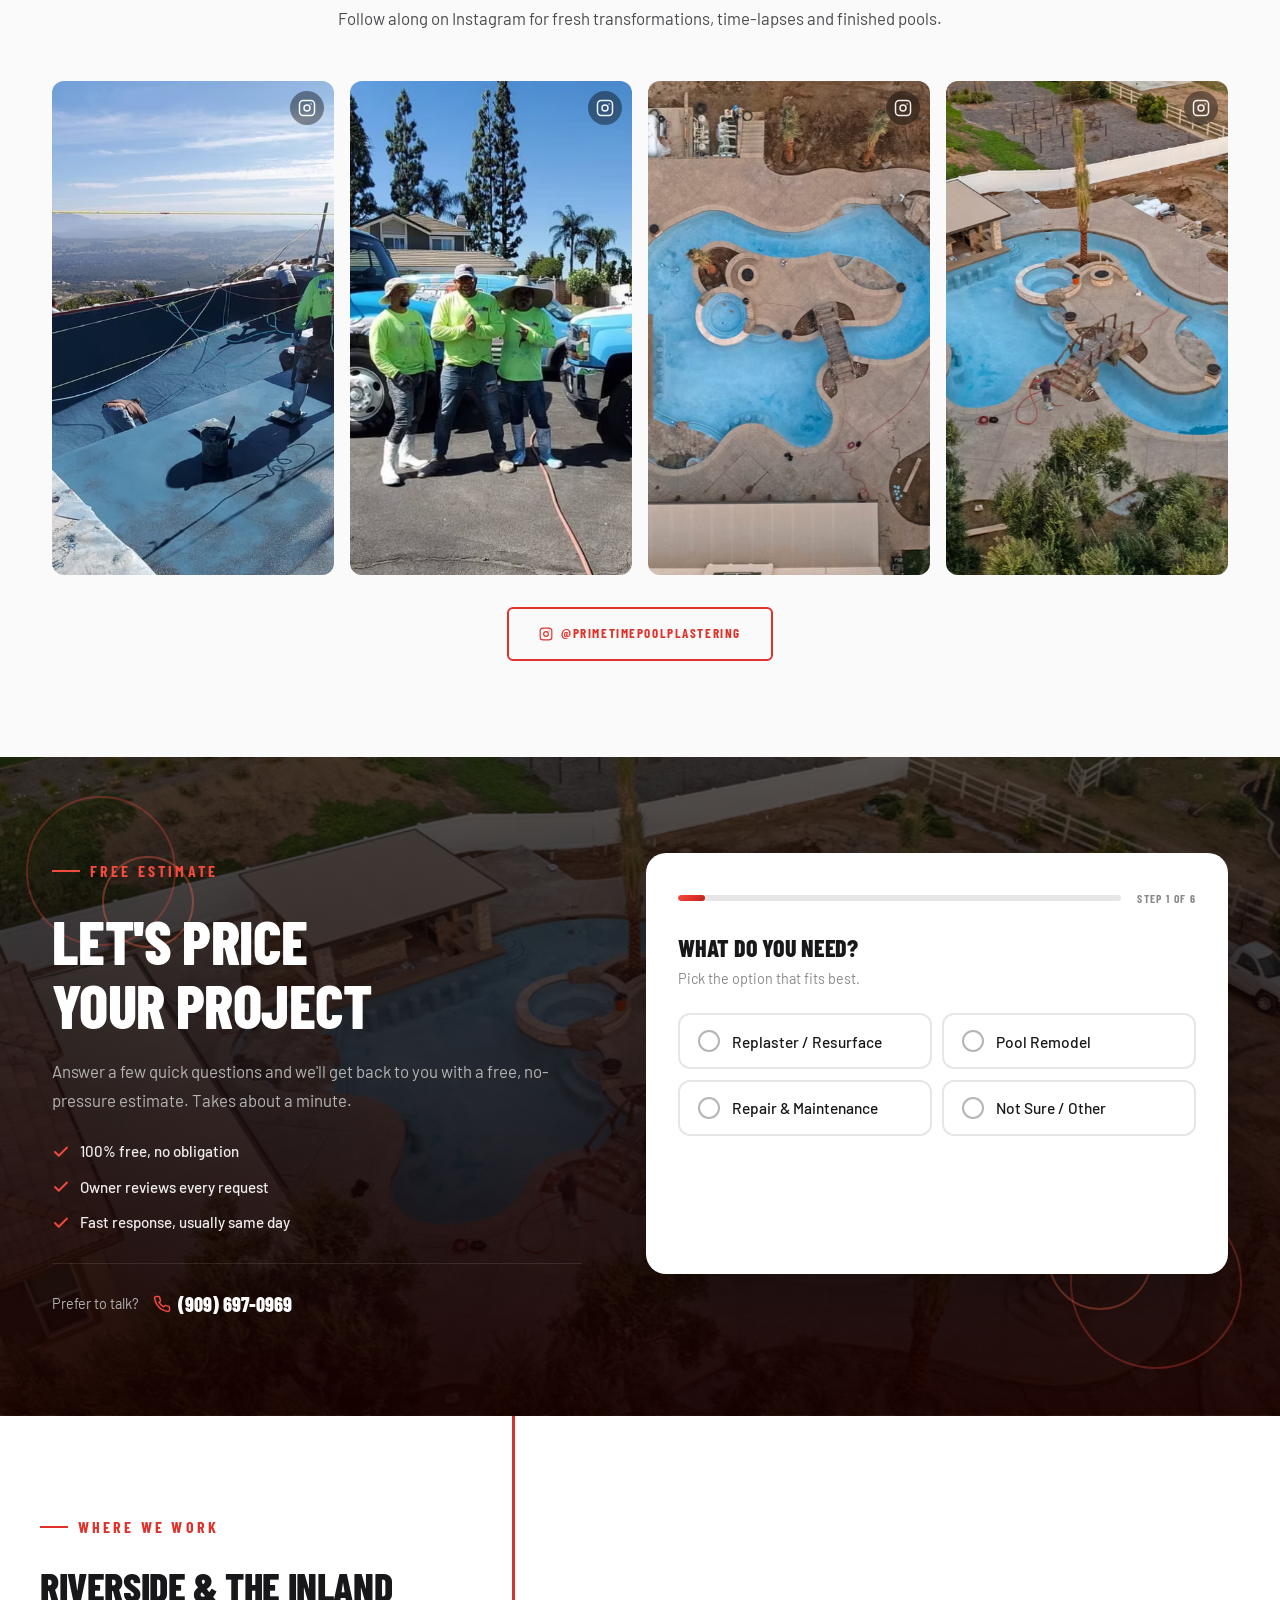
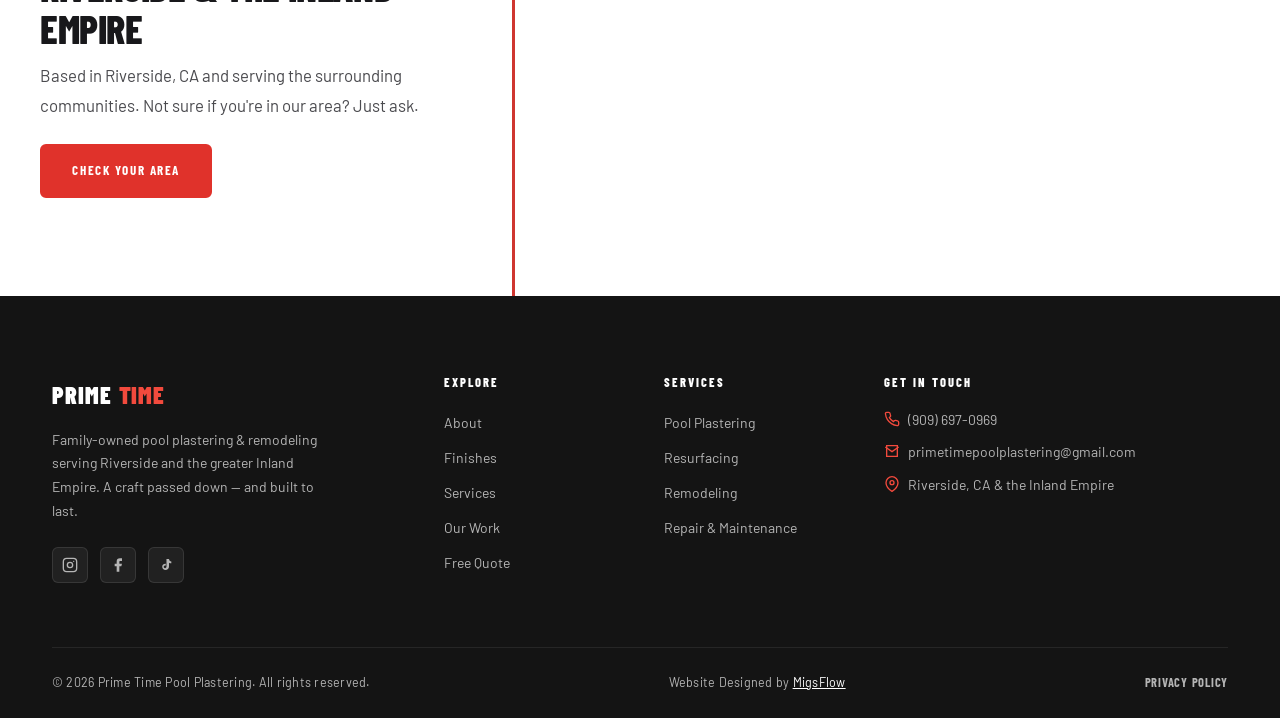
==== commit 51704fa4: "update" ====
--- a/index.html
+++ b/index.html
@@ -5,6 +5,27 @@
   <meta name="viewport" content="width=device-width, initial-scale=1.0" />
   <title>Prime Time Pool Plastering | Pool Resurfacing & Remodeling — Riverside, CA</title>
   <meta name="description" content="Prime Time Pool Plastering — family-owned pool resurfacing, plastering & remodeling serving Riverside and the Inland Empire. Free on-site estimates." />
+
+  <!-- ─────────────────────────────────────────────────────────
+       SOCIAL SHARE CARD (Open Graph + Twitter)
+       ⚠️ Replace https://YOUR-DOMAIN.com with the real live URL once
+          deployed — link previews need an ABSOLUTE url, not a relative path.
+       Image: images/og-image.jpg  (1200 × 630 px)
+  ────────────────────────────────────────────────────────── -->
+  <meta property="og:type" content="website" />
+  <meta property="og:site_name" content="Prime Time Pool Plastering" />
+  <meta property="og:title" content="Prime Time Pool Plastering | Pool Resurfacing & Remodeling — Riverside, CA" />
+  <meta property="og:description" content="Family-owned pool plastering, resurfacing & remodeling serving Riverside and the Inland Empire. Free on-site estimates." />
+  <meta property="og:url" content="https://mfebres0919.github.io/Prime_Time_Pool_Plastering" />
+  <meta property="og:image" content="https://mfebres0919.github.io/Prime_Time_Pool_Plastering/images/og-image.jpg" />
+  <meta property="og:image:width" content="1200" />
+  <meta property="og:image:height" content="630" />
+  <meta property="og:image:alt" content="Prime Time Pool Plastering — Bring Your Pool Back to Life" />
+
+  <meta name="twitter:card" content="summary_large_image" />
+  <meta name="twitter:title" content="Prime Time Pool Plastering | Pool Resurfacing & Remodeling" />
+  <meta name="twitter:description" content="Family-owned pool plastering, resurfacing & remodeling serving Riverside and the Inland Empire. Free on-site estimates." />
+  <meta name="twitter:image" content="https://mfebres0919.github.io/Prime_Time_Pool_Plastering/images/og-image.jpg" />
 
   <link rel="preconnect" href="https://fonts.googleapis.com" />
   <link rel="preconnect" href="https://fonts.gstatic.com" crossorigin />
@@ -252,7 +273,7 @@
         <div class="about-media reveal fade-right">
           <!-- Homeowner/about clip at videos/about.mp4 (their Wix clip, downloaded).
                Poster uses images/website-imgs-9.png (the crew shot). -->
-          <video class="about-video" controls preload="metadata" poster="images/website-imgs-9.png">
+          <video class="about-video" controls playsinline webkit-playsinline preload="metadata" poster="images/website-imgs-9.png">
             <source src="videos/about.mp4" type="video/mp4" />
           </video>
           <div class="about-badge">
--- a/css/home.css
+++ b/css/home.css
@@ -361,7 +361,8 @@
   position: absolute; top: 1.1rem; left: 1.1rem;
   font-family: var(--font-display); font-weight: 700; font-size: 0.62rem;
   letter-spacing: 0.16em; text-transform: uppercase;
-  background: rgba(255,255,255,0.22); color: #fff;
+  background: rgba(224, 49, 43, 0.998);   /* brand red @ 50% — readable on any swatch */
+  color: #fff;
   padding: 0.3rem 0.6rem; border-radius: 100px;
   backdrop-filter: blur(2px); z-index: 2;
 }
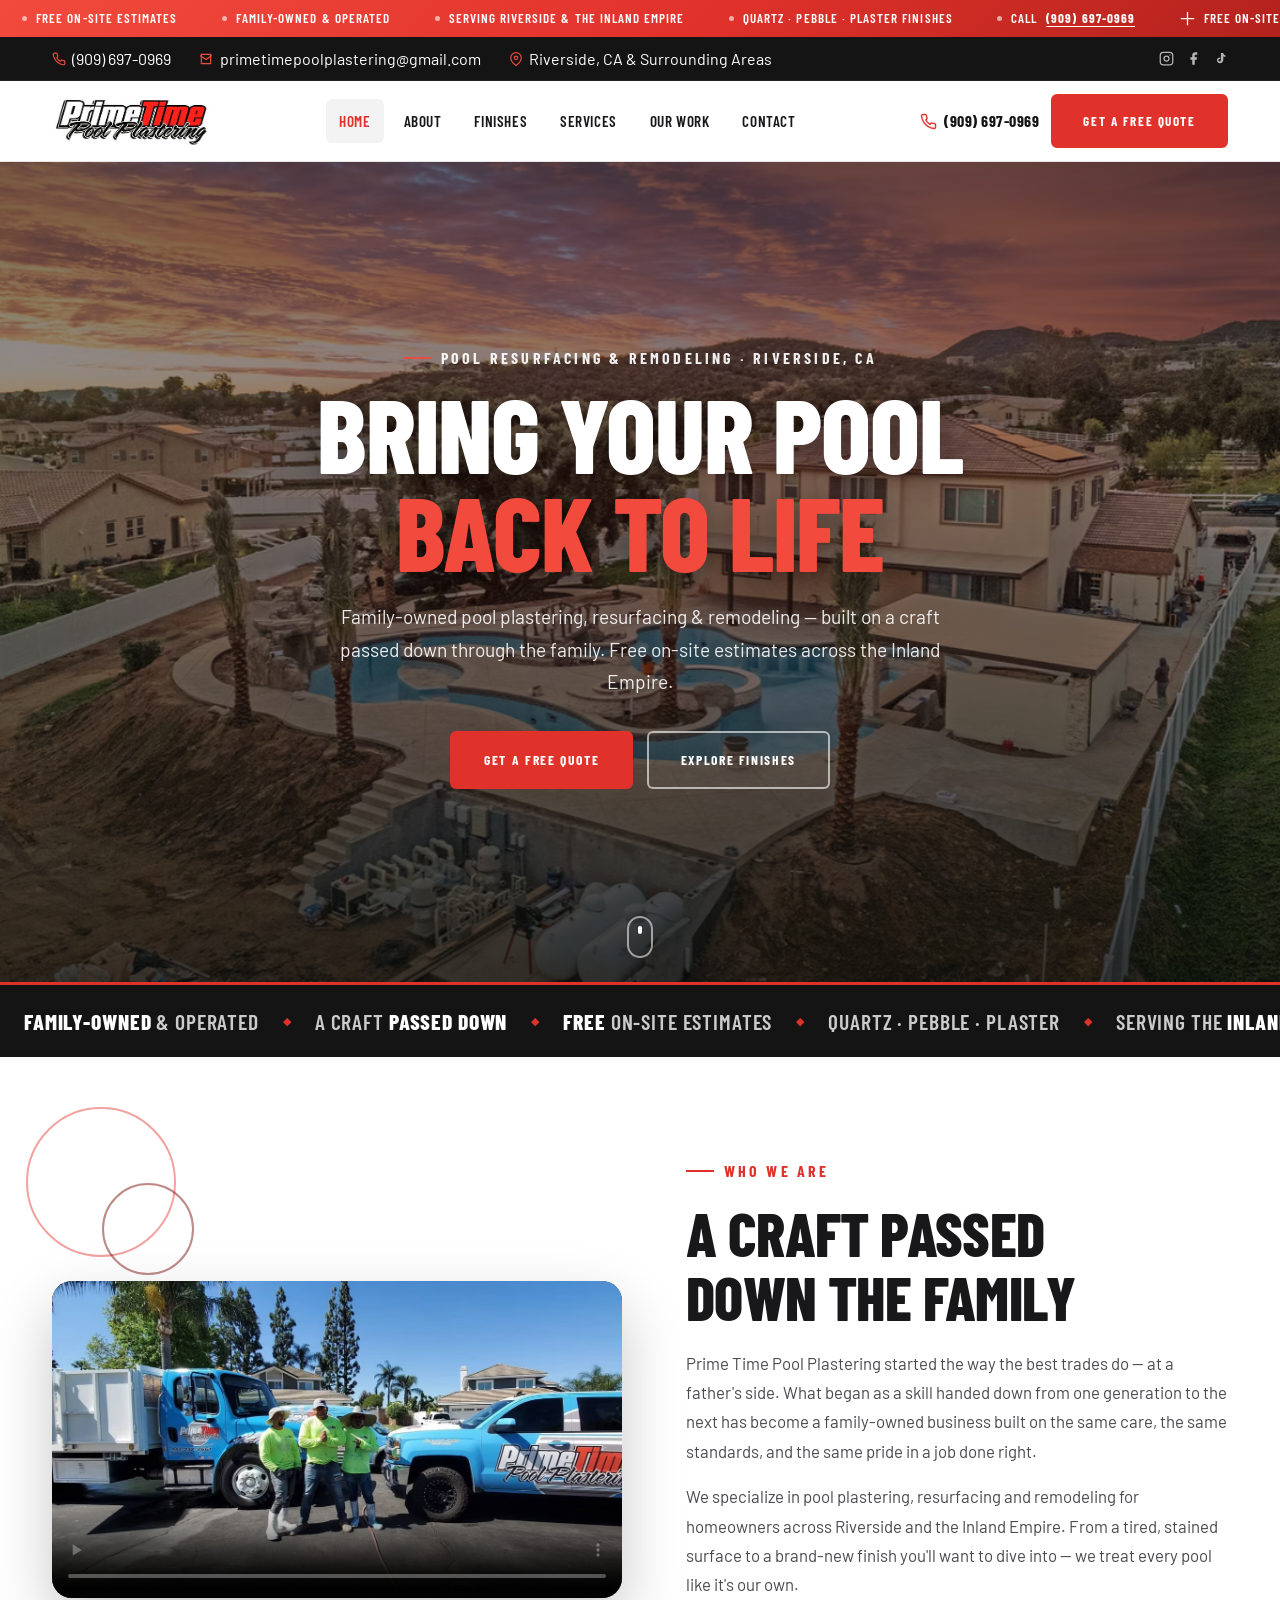
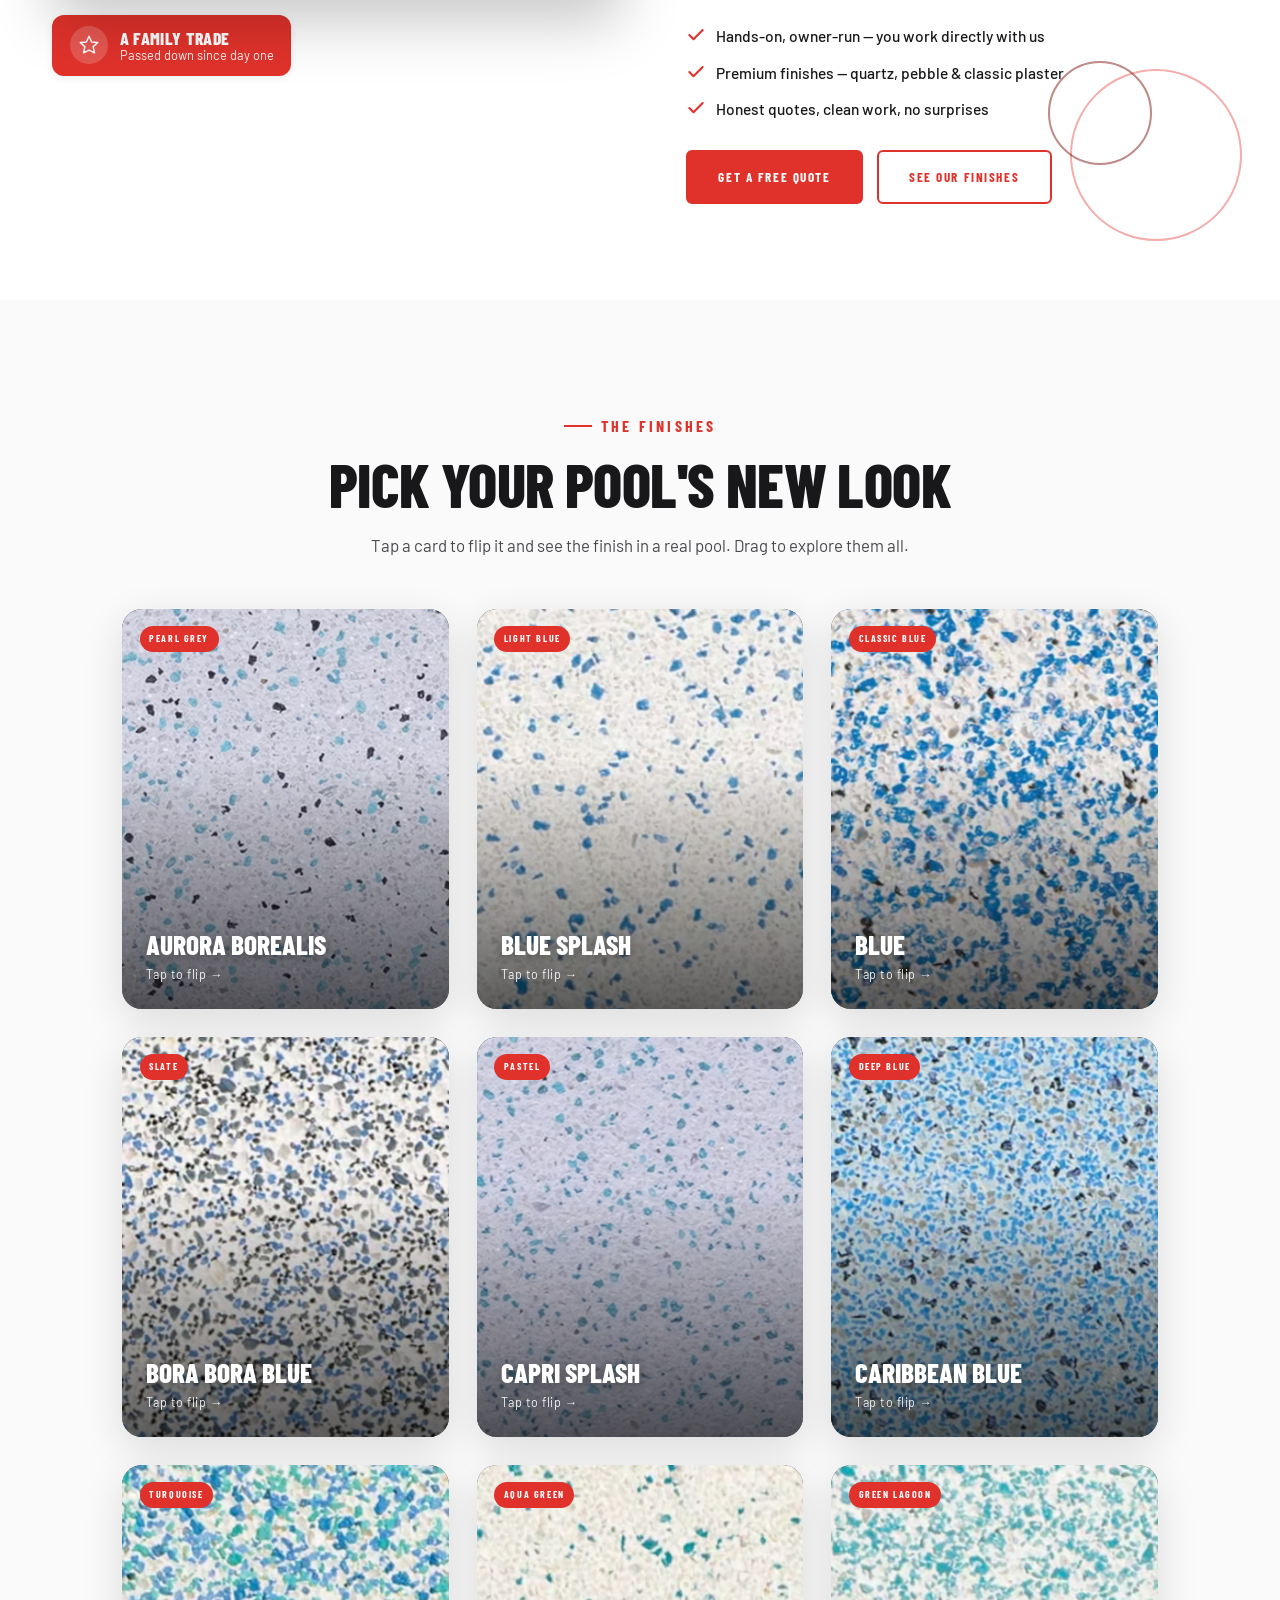
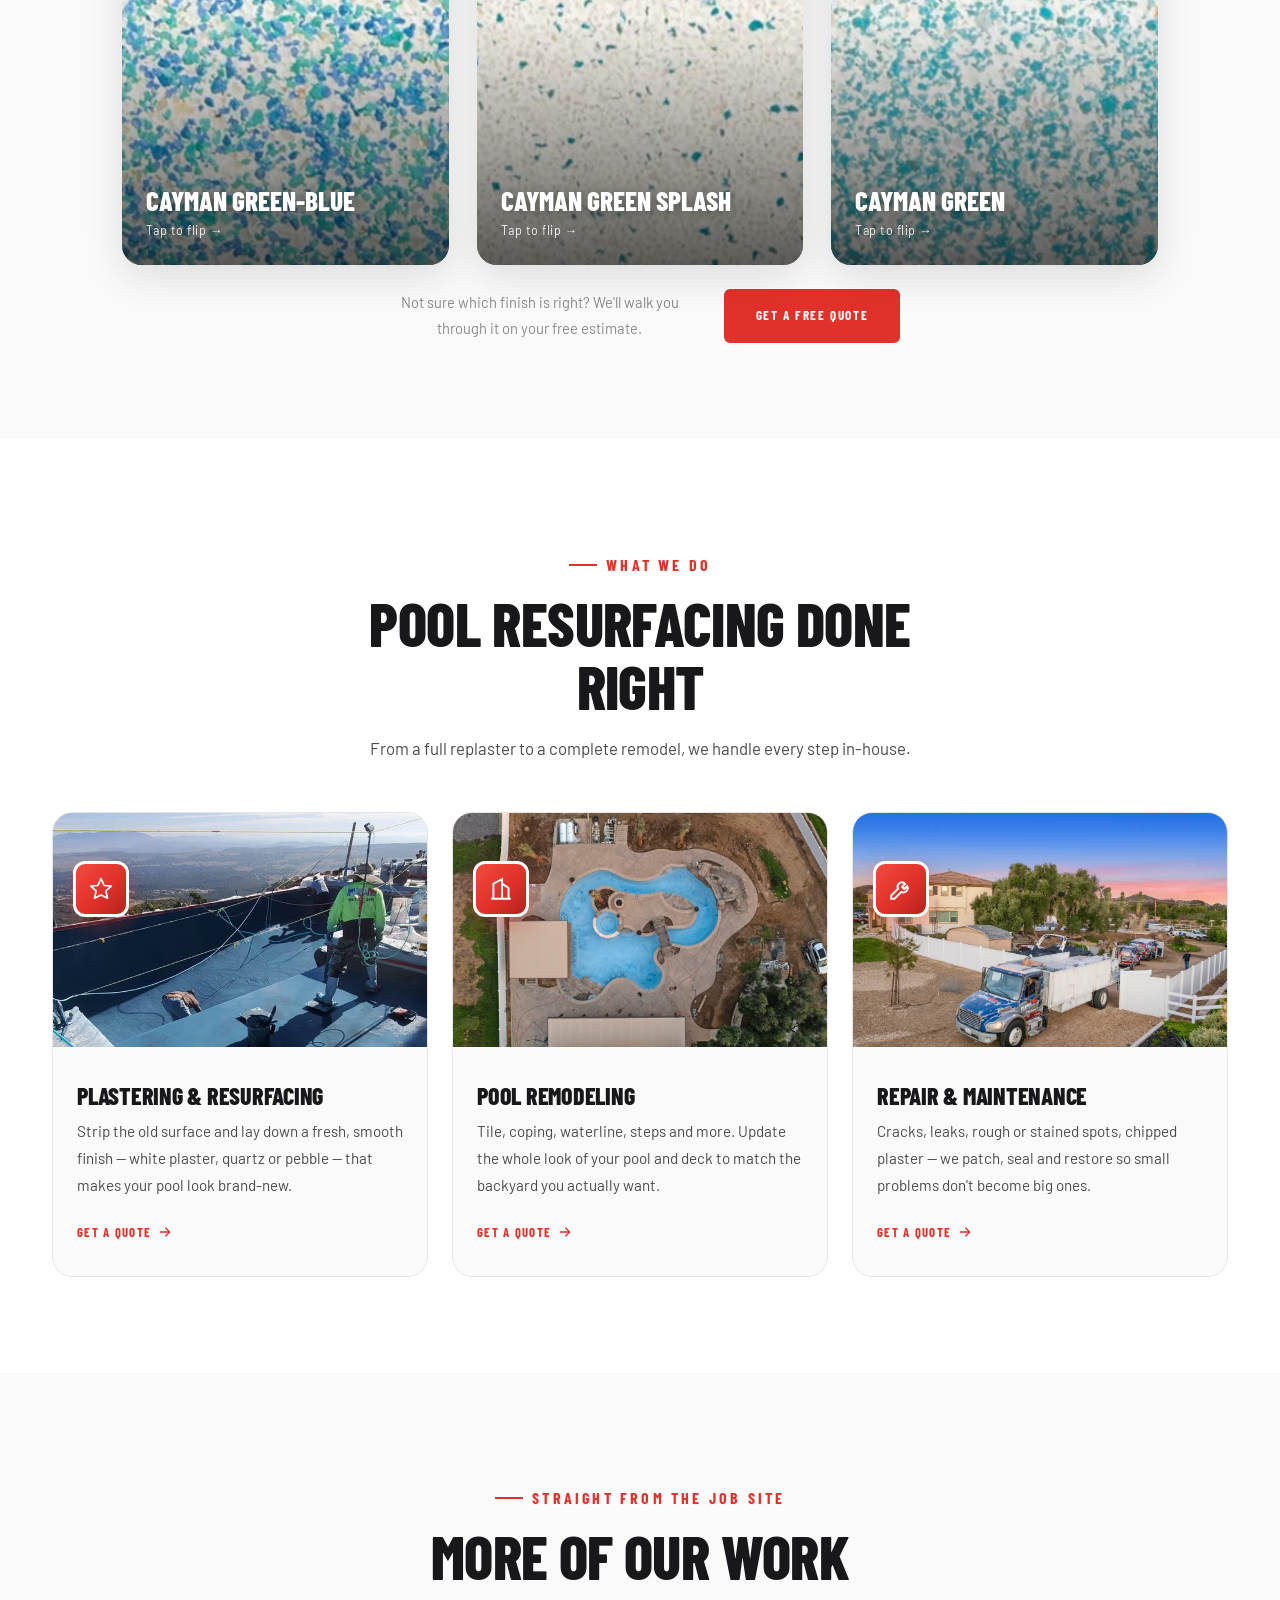
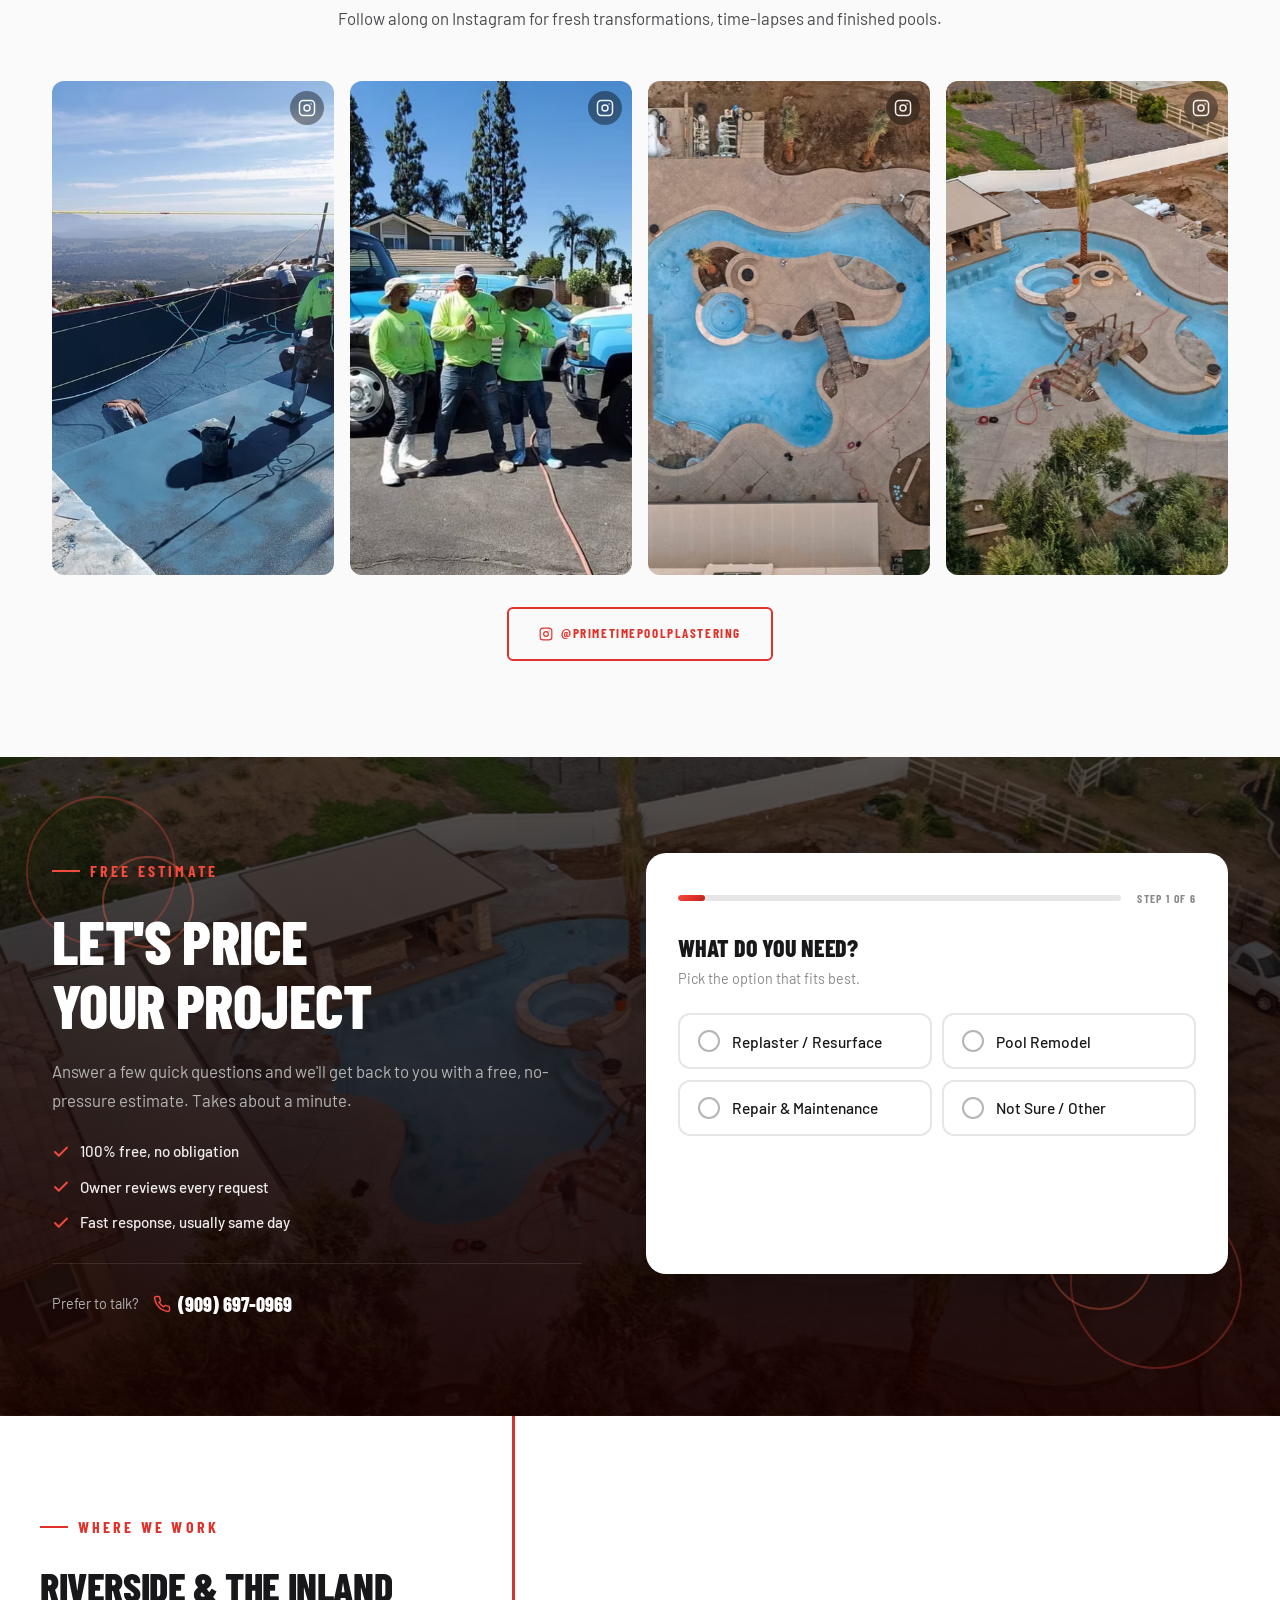
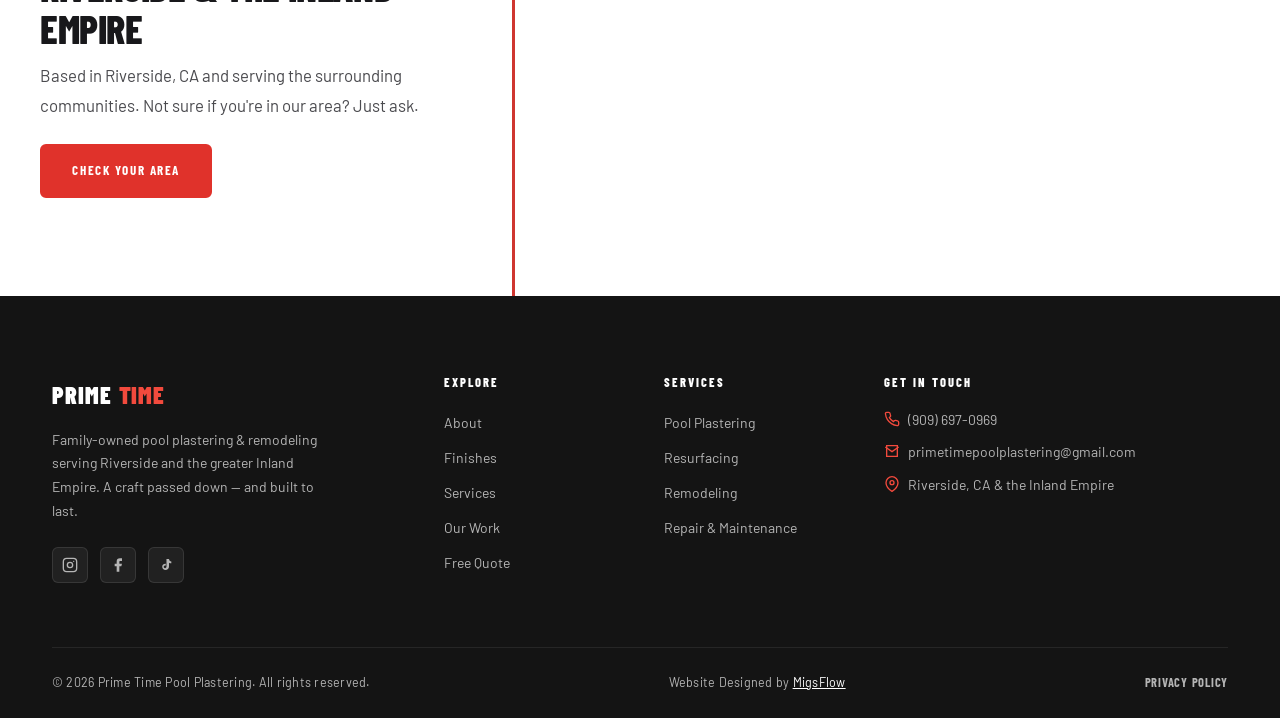
==== commit 9c573173: "update" ====
--- a/index.html
+++ b/index.html
@@ -40,10 +40,7 @@
   <div id="announce" aria-label="Announcements">
     <div class="announce-track">
       <!-- set 1 -->
-      <span class="announce-item">
-        <svg viewBox="0 0 24 24" fill="none" stroke="currentColor" stroke-width="2"><path d="M12 2v20M2 12h20" stroke-linecap="round"/></svg>
-        Free On-Site Estimates
-      </span>
+      <span class="announce-item"><span class="dot"></span>Free On-Site Estimates</span>
       <span class="announce-item"><span class="dot"></span>Family-Owned &amp; Operated</span>
       <span class="announce-item"><span class="dot"></span>Serving Riverside &amp; the Inland Empire</span>
       <span class="announce-item"><span class="dot"></span>Quartz · Pebble · Plaster Finishes</span>
@@ -273,9 +270,11 @@
         <div class="about-media reveal fade-right">
           <!-- Homeowner/about clip at videos/about.mp4 (their Wix clip, downloaded).
                Poster uses images/website-imgs-9.png (the crew shot). -->
-          <video class="about-video" controls playsinline webkit-playsinline preload="metadata" poster="images/website-imgs-9.png">
-            <source src="videos/about.mp4" type="video/mp4" />
-          </video>
+          <div class="about-video-wrap">
+            <video class="about-video" controls playsinline webkit-playsinline preload="metadata" poster="images/website-imgs-9.png">
+              <source src="videos/about.mp4" type="video/mp4" />
+            </video>
+          </div>
           <div class="about-badge">
             <span class="about-badge-icon">
               <svg viewBox="0 0 24 24" fill="none" stroke="currentColor" stroke-width="1.6"><path d="M12 2.5l2.9 6.26 6.6.6-5 4.4 1.5 6.74L12 17.6 6 20.5l1.5-6.74-5-4.4 6.6-.6z" stroke-linejoin="round"/></svg>
--- a/css/home.css
+++ b/css/home.css
@@ -216,13 +216,20 @@
 }
 
 .about-media { position: relative; }
+/* Wrapper does the rounding/cropping so the <video> stays "clean".
+   (iOS Safari disables native video controls when object-fit / border-radius
+    are applied to the <video> element itself — so they live here instead.) */
+.about-video-wrap {
+  position: relative;
+  border-radius: var(--radius-lg);
+  overflow: hidden;
+  box-shadow: var(--shadow-lg);
+  background: var(--charcoal);
+}
 .about-video {
+  display: block;
   width: 100%;
-  aspect-ratio: 4 / 3;
-  object-fit: cover;
-  background: var(--charcoal);
-  border-radius: var(--radius-lg);
-  box-shadow: var(--shadow-lg);
+  height: auto;
 }
 /* sits BELOW the video so it never blocks the video controls */
 .about-badge {
